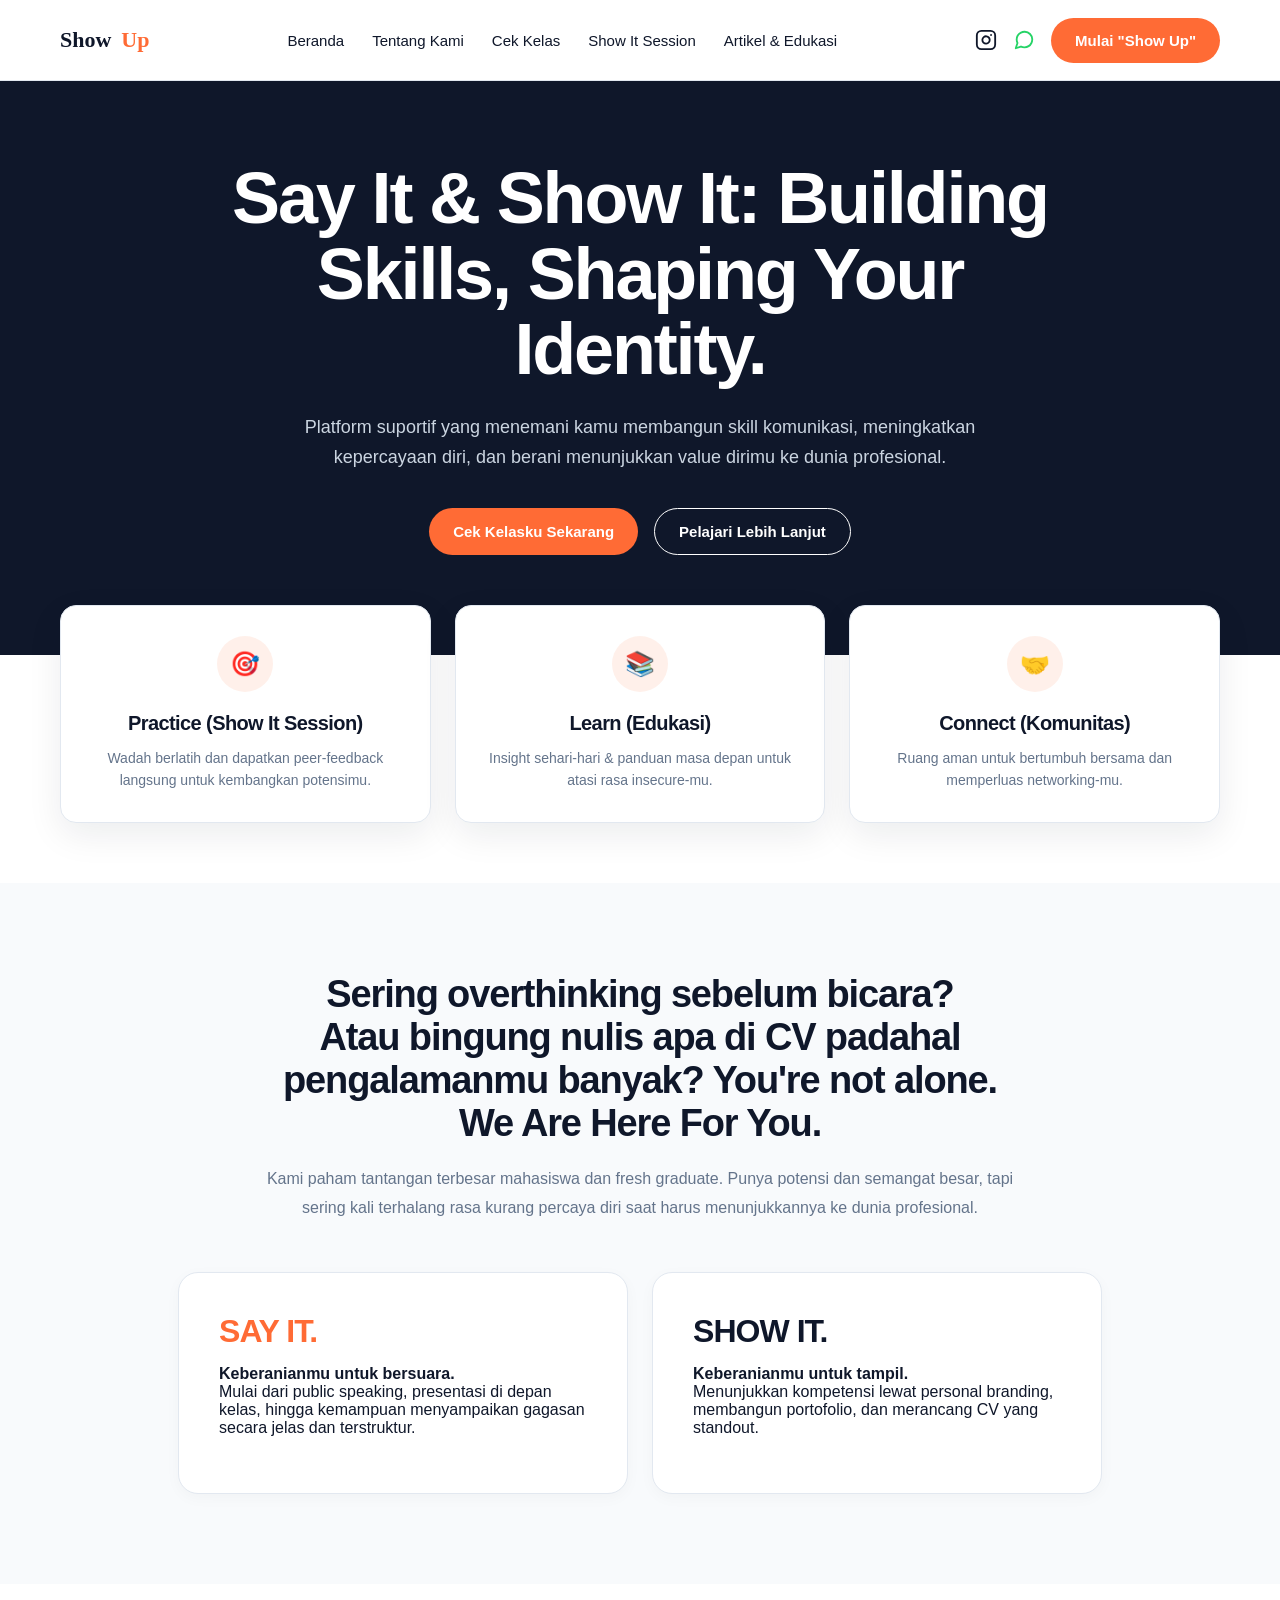
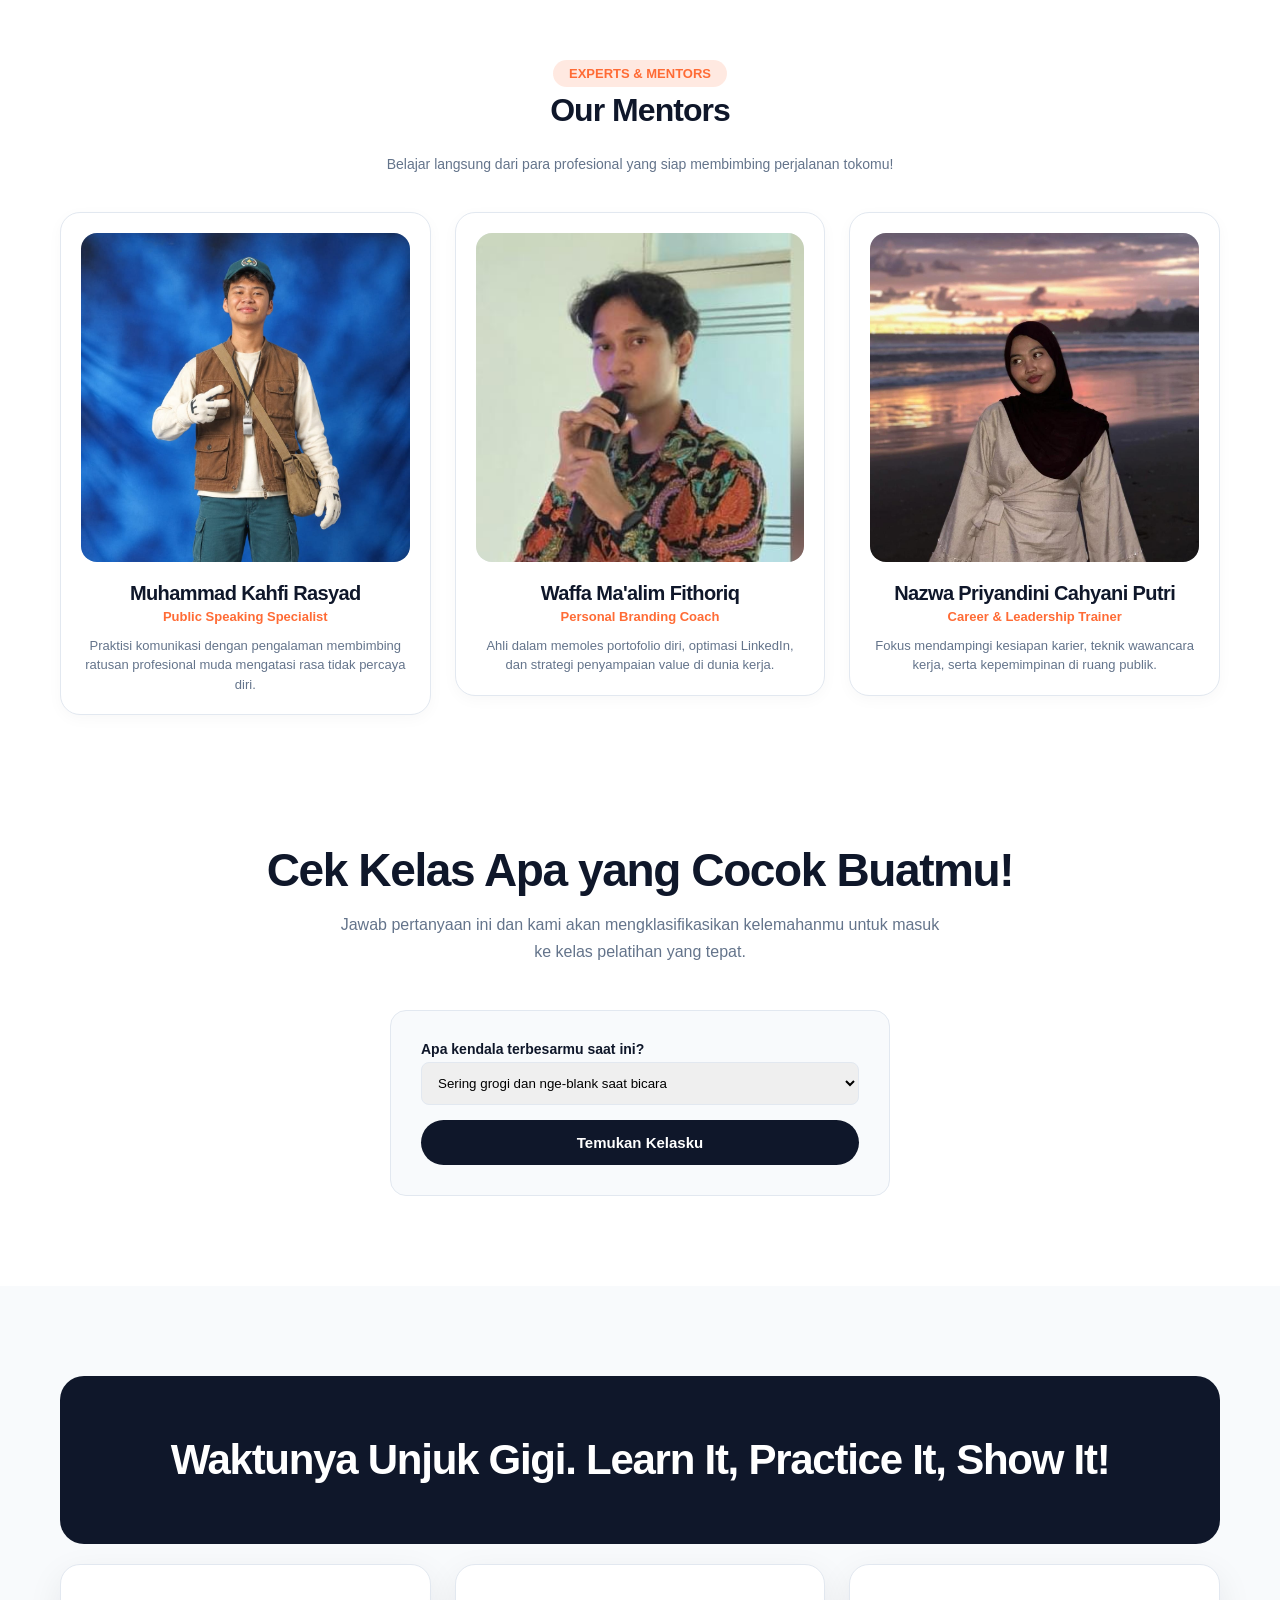
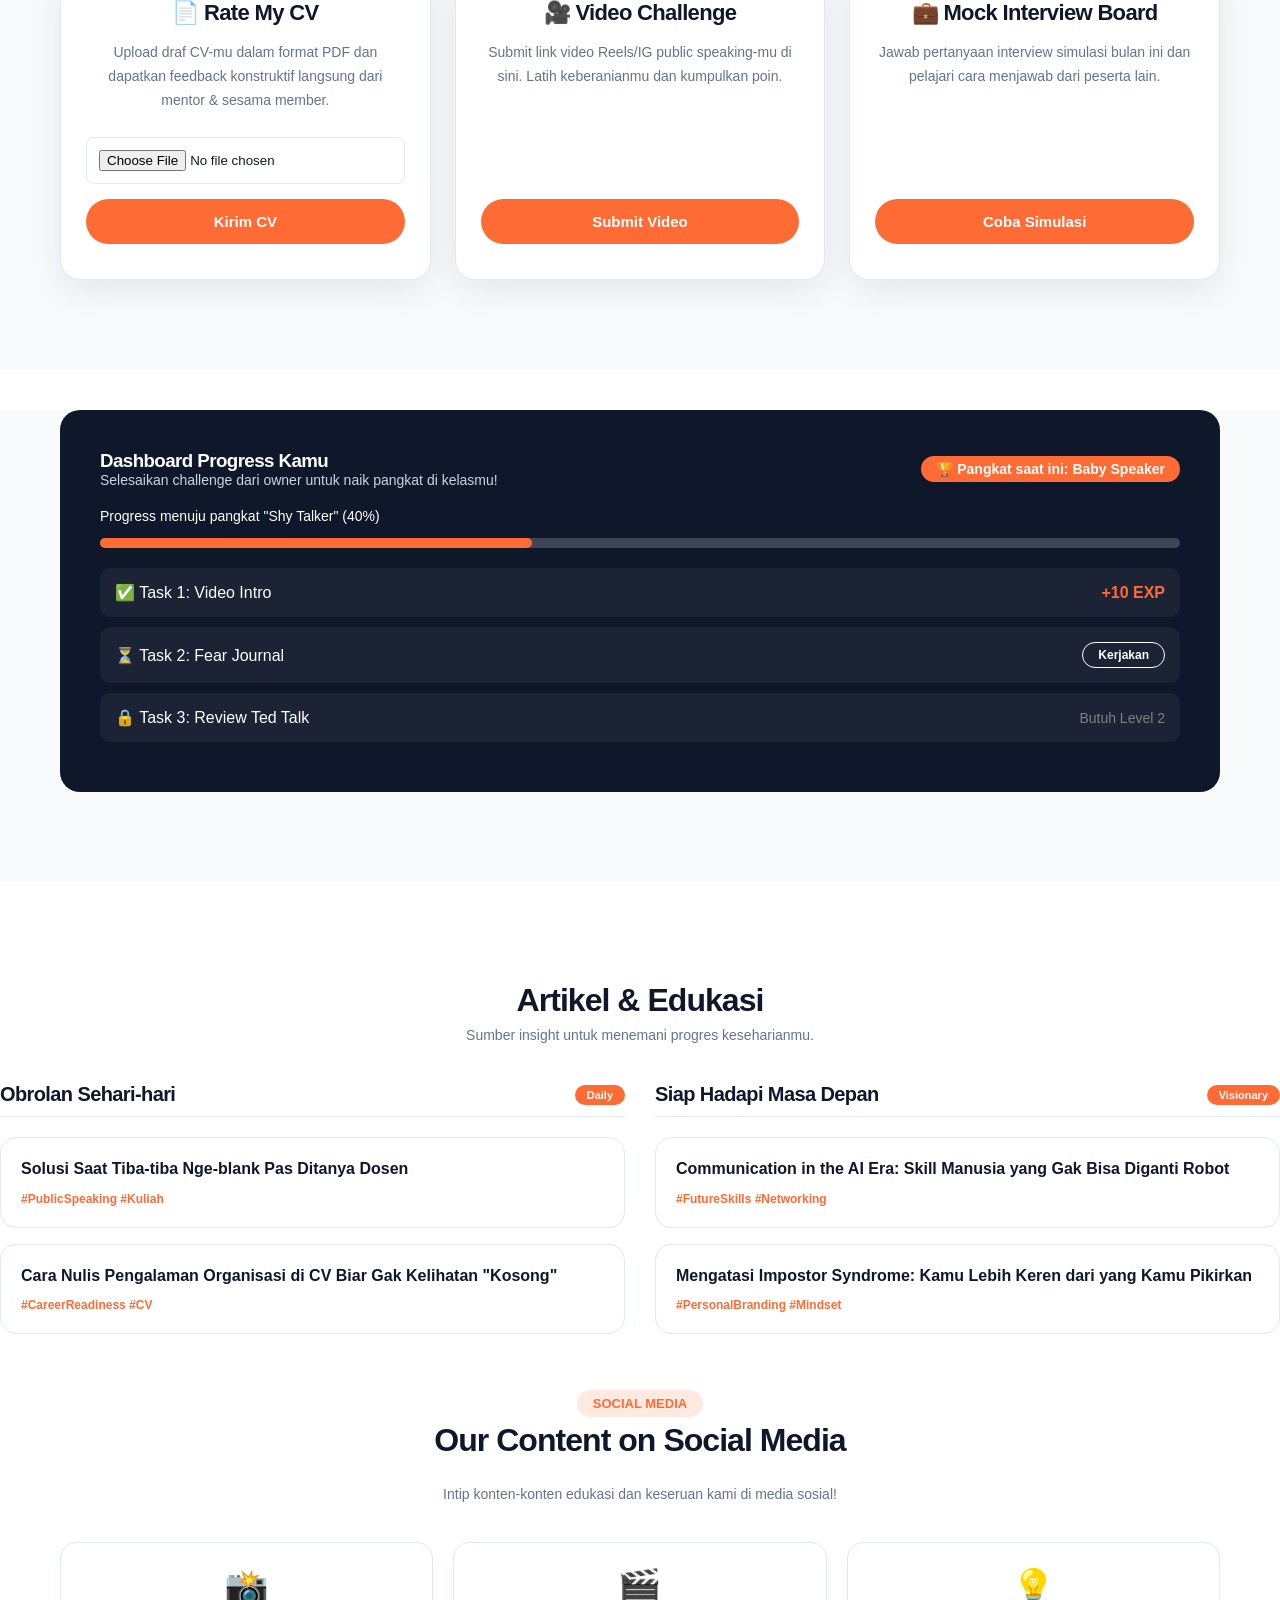
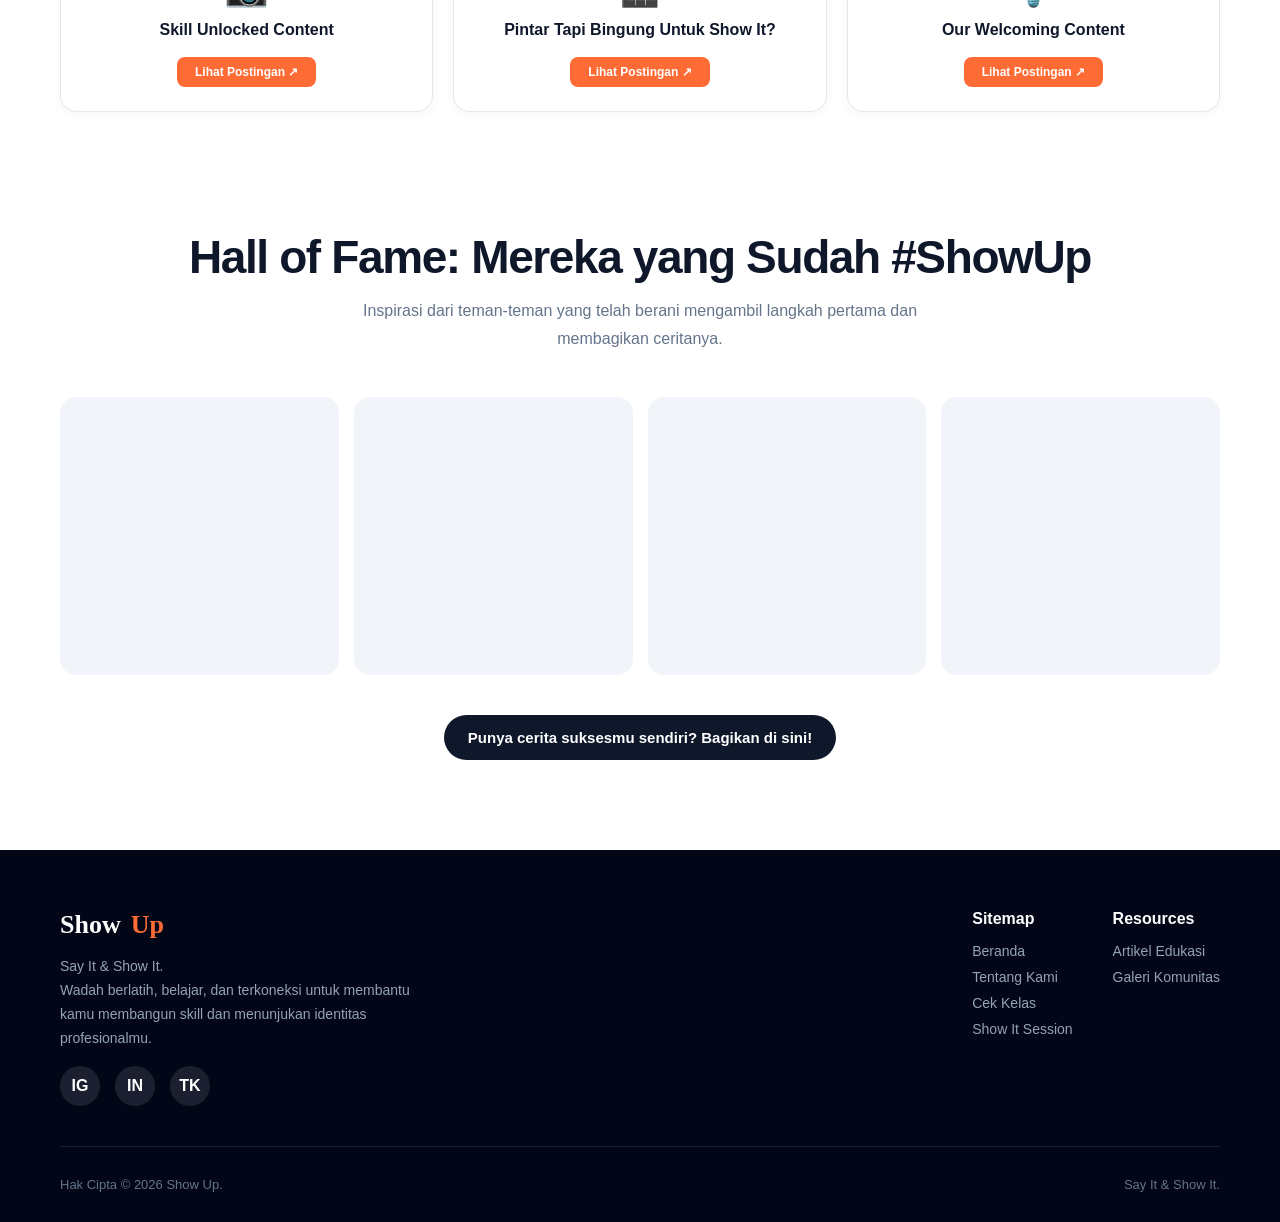
==== index.html @ 4f79be1c "whsia" ====
<!DOCTYPE html>
<html lang="id">
<head>
<meta charset="UTF-8" />
<meta name="viewport" content="width=device-width, initial-scale=1.0" />
<meta name="theme-color" content="#ffffff" />
<title>Show Up — Say It & Show It: Building Skills, Shaping Your Identity</title>
<style>
  /* KUNCI GRID AGAR KARTU KANAN-KIRI TETAP SEJAJAR DI ATAS */
.levels-grid {
  display: grid !important;
  grid-template-columns: repeat(3, 1fr) !important;
  gap: 20px !important;
  align-items: start !important; /* Menjaga kartu 2 & 3 tetap di samping atas */
  width: 100% !important;
}

/* RAPIKAN ISI TASK */
.task-item {
  display: flex !important;
  justify-content: space-between !important;
  align-items: center !important;
  background: rgba(0, 0, 0, 0.2);
  padding: 12px;
  border-radius: 10px;
  margin-bottom: 10px;
  border: 1px solid rgba(255, 255, 255, 0.1);
  box-sizing: border-box;
}

.task-info {
  flex: 1;
  padding-right: 10px;
}
@import url('https://fonts.googleapis.com/css2?family=DM+Sans:wght@400;500;600;700&family=Manrope:wght@400;500;600;700;800&display=swap');

:root {
  /* Palet Warna "The Confident Professional" */
  --navy: #0F172A;
  --navy-dark: #020617;
  --orange: #FF6B35;
  --orange-hover: #E85A28;
  --white: #FFFFFF;
  --gray-bg: #F8FAFC;
  --gray-text: #64748B;
  --border: #E2E8F0;
  --shadow: 0 12px 35px rgba(15, 23, 42, 0.08);
}

* { box-sizing: border-box; }
html { scroll-behavior: smooth; }
body { margin: 0; background: var(--white); color: var(--navy); font-family: 'DM Sans', sans-serif; }
h1, h2, h3, p { margin-top: 0; }
h1, h2, h3 { font-family: Manrope, sans-serif; letter-spacing: -0.03em; }
a { color: inherit; text-decoration: none; }
button { font: inherit; cursor: pointer; }

/* Container & Global */
.wrap { width: min(1160px, calc(100% - 40px)); margin: auto; }
.section { padding: 90px 0; }
.section-head { margin-bottom: 45px; text-align: center; }
.section-head h2 { font-size: clamp(32px, 4vw, 46px); line-height: 1.1; margin-bottom: 15px; }
.section-head p { color: var(--gray-text); line-height: 1.7; max-width: 600px; margin: 0 auto; }

/* Tombol (CTA) */
.btn { border: 0; border-radius: 999px; padding: 14px 24px; font-weight: 700; font-size: 15px; display: inline-flex; align-items: center; justify-content: center; gap: 8px; transition: 0.2s; }
.btn-orange { background: var(--orange); color: var(--white); }
.btn-orange:hover { background: var(--orange-hover); transform: translateY(-2px); box-shadow: 0 8px 20px rgba(255, 107, 53, 0.3); }
.btn-navy { background: var(--navy); color: var(--white); }
.btn-navy:hover { background: #1e293b; transform: translateY(-2px); }
.btn-outline { background: transparent; border: 1px solid var(--white); color: var(--white); }
.btn-outline:hover { background: rgba(255,255,255,0.1); transform: translateY(-2px); }

/* Header / Navigasi */
.nav-wrapper { background: var(--white); position: sticky; top: 0; z-index: 100; border-bottom: 1px solid var(--border); }
.nav { height: 80px; display: flex; align-items: center; justify-content: space-between; gap: 20px; }
.brand { display: flex; align-items: center; gap: 10px; font-family: Manrope; font-weight: 800; font-size: 22px; color: var(--navy); }
.brand span.accent { color: var(--orange); }
.navlinks { display: flex; gap: 28px; align-items: center; font-weight: 500; font-size: 15px; color: var(--navy); }
.navlinks a:hover { color: var(--orange); }
.nav-right { display: flex; align-items: center; gap: 20px; }
.ig-icon { font-weight: bold; font-size: 18px; color: var(--navy); transition: 0.2s; }
.ig-icon:hover { color: var(--orange); transform: scale(1.1); }

/* 1. Hero Section */
.hero { background: var(--navy); color: var(--white); padding: 80px 0 100px; text-align: center; }
.hero h1 { font-size: clamp(42px, 6vw, 72px); line-height: 1.05; max-width: 900px; margin: 0 auto 24px; }
.hero p { font-size: 18px; line-height: 1.7; color: #cbd5e1; max-width: 700px; margin: 0 auto 35px; }
.hero-actions { display: flex; justify-content: center; gap: 16px; flex-wrap: wrap; }

/* Fitur Highlight */
.highlights { margin-top: -50px; position: relative; z-index: 10; padding-bottom: 60px; }
.highlights-grid { display: grid; grid-template-columns: repeat(3, 1fr); gap: 24px; }
.highlight-card { background: var(--white); border-radius: 16px; padding: 30px; box-shadow: var(--shadow); text-align: center; border: 1px solid var(--border); }
.hc-icon { width: 56px; height: 56px; background: rgba(255, 107, 53, 0.1); color: var(--orange); border-radius: 50%; display: grid; place-items: center; font-size: 24px; margin: 0 auto 20px; }
.highlight-card h3 { font-size: 20px; color: var(--navy); margin-bottom: 12px; }
.highlight-card p { font-size: 14px; color: var(--gray-text); line-height: 1.6; margin: 0; }

/* 2. Tentang Kami */
.about { background: var(--gray-bg); text-align: center; }
.about-intro { max-width: 750px; margin: 0 auto 50px; }
.about-intro h2 { font-size: clamp(28px, 4vw, 38px); margin-bottom: 20px; }
.about-intro p { font-size: 16px; color: var(--gray-text); line-height: 1.8; }
.philosophy { display: flex; gap: 24px; justify-content: center; flex-wrap: wrap; }
.phil-box { background: var(--white); border: 1px solid var(--border); border-radius: 20px; padding: 40px; max-width: 450px; flex: 1; min-width: 300px; text-align: left; box-shadow: 0 4px 15px rgba(0,0,0,0.03); }
.phil-box h3.say-it { color: var(--orange); font-size: 32px; margin-bottom: 15px; }
.phil-box h3.show-it { color: var(--navy); font-size: 32px; margin-bottom: 15px; }

/* --- FITUR TAMBAHAN CSS --- */
/* Form Assessment & Upload */
.form-group { margin-bottom: 15px; text-align: left; }
.form-group label { display: block; margin-bottom: 5px; font-weight: 600; font-size: 14px; }
.form-control { width: 100%; padding: 12px; border: 1px solid var(--border); border-radius: 8px; font-family: inherit; }
.result-box { display: none; margin-top: 20px; padding: 15px; background: rgba(255, 107, 53, 0.1); border-left: 4px solid var(--orange); border-radius: 8px; font-weight: bold; }

/* Gamification / Level Up */
.gamification-board { background: var(--navy); color: var(--white); padding: 40px; border-radius: 20px; margin-top: 40px; }
.level-header { display: flex; justify-content: space-between; align-items: center; margin-bottom: 20px; flex-wrap: wrap; gap: 15px;}
.badge { background: var(--orange); padding: 5px 15px; border-radius: 20px; font-size: 14px; font-weight: bold; }
.progress-container { width: 100%; background: rgba(255,255,255,0.2); border-radius: 10px; height: 10px; margin-bottom: 20px; }
.progress-bar { width: 40%; background: var(--orange); height: 100%; border-radius: 10px; }
.task-list { list-style: none; padding: 0; margin: 0; text-align: left; }
.task-list li { background: rgba(255,255,255,0.05); padding: 15px; margin-bottom: 10px; border-radius: 10px; display: flex; justify-content: space-between; align-items: center; flex-wrap: wrap; gap: 10px;}

/* 3. Show It Session */
.show-it-session { background: var(--white); }
.show-it-header { background: var(--navy); color: var(--white); padding: 60px 0; border-radius: 24px; text-align: center; margin-bottom: -40px; position: relative; z-index: 1; }
.show-it-header h2 { font-size: clamp(32px, 4vw, 42px); margin: 0; }
.session-grid { display: grid; grid-template-columns: repeat(3, 1fr); gap: 24px; position: relative; z-index: 2; margin-top: 60px; }
.session-card { background: var(--white); border: 1px solid var(--border); border-radius: 20px; padding: 35px 25px; text-align: center; box-shadow: var(--shadow); display: flex; flex-direction: column; transition: 0.3s; }
.session-card:hover { transform: translateY(-8px); }
.session-card h3 { font-size: 22px; margin-bottom: 15px; }
.session-card p { font-size: 14px; color: var(--gray-text); line-height: 1.7; margin-bottom: 25px; flex-grow: 1; }
.session-card .btn { width: 100%; margin-top: auto;}

/* 4. Pusat Edukasi & Blog */
.education { background: var(--gray-bg); }
.edu-grid { display: grid; grid-template-columns: repeat(2, 1fr); gap: 40px; }
.edu-category h3 { font-size: 24px; border-bottom: 2px solid var(--border); padding-bottom: 15px; margin-bottom: 25px; display: flex; justify-content: space-between; align-items: center; }
.edu-category h3 span { font-size: 12px; background: var(--orange); color: var(--white); padding: 4px 10px; border-radius: 20px; font-weight: 700; }
.article-item { display: block; background: var(--white); padding: 20px; border-radius: 16px; margin-bottom: 15px; border: 1px solid var(--border); transition: 0.2s; }
.article-item:hover { border-color: var(--navy); box-shadow: 0 4px 15px rgba(0,0,0,0.05); }
.article-item h4 { font-size: 17px; margin: 0 0 8px 0; color: var(--navy); }
.article-tags { font-size: 12px; color: var(--orange); font-weight: 600; }



/* 5. Galeri Komunitas */
.community { background: var(--white); text-align: center; }
.hall-of-fame { display: grid; grid-template-columns: repeat(4, 1fr); gap: 15px; margin-bottom: 40px; }
.hof-item { aspect-ratio: 1; background: var(--gray-bg); border-radius: 16px; display: grid; place-items: center; font-weight: bold; color: var(--gray-text); border: 1px dashed #cbd5e1; }
.hof-item:nth-child(1) { background: #f1f5f9 url('https://placehold.co/300x300/e2e8f0/64748b?text=Testimoni+1') center/cover; border:none; }
.hof-item:nth-child(2) { background: #f1f5f9 url('https://placehold.co/300x300/e2e8f0/64748b?text=Testimoni+2') center/cover; border:none; }
.hof-item:nth-child(3) { background: #f1f5f9 url('https://placehold.co/300x300/e2e8f0/64748b?text=UGC+Video') center/cover; border:none; }
.hof-item:nth-child(4) { background: #f1f5f9 url('https://placehold.co/300x300/e2e8f0/64748b?text=Success+Story') center/cover; border:none; }

/* Footer */
.footer { background: var(--navy-dark); color: var(--white); padding: 60px 0 30px; }
.footer-top { display: flex; justify-content: space-between; gap: 40px; align-items: start; padding-bottom: 40px; border-bottom: 1px solid rgba(255,255,255,0.1); margin-bottom: 30px; flex-wrap: wrap; }
.footer .brand { color: var(--white); }
.footer-desc { max-width: 350px; color: #94a3b8; font-size: 14px; line-height: 1.7; margin-top: 15px; }
.footer-links { display: flex; gap: 40px; }
.link-col h4 { margin: 0 0 15px 0; font-size: 16px; color: var(--white); }
.link-col a { display: block; color: #94a3b8; margin-bottom: 10px; font-size: 14px; transition: 0.2s; }
.link-col a:hover { color: var(--orange); }
.social-links { display: flex; gap: 15px; margin-top: 15px; }
.social-links a { width: 40px; height: 40px; border-radius: 50%; background: rgba(255,255,255,0.1); display: grid; place-items: center; font-weight: bold; transition: 0.2s; }
.social-links a:hover { background: var(--orange); color: var(--white); }
.footer-bottom { display: flex; justify-content: space-between; color: #64748b; font-size: 13px; }

@media(max-width: 900px) {
  .navlinks { display: none; }
  .highlights-grid, .session-grid, .edu-grid, .philosophy { grid-template-columns: 1fr; }
  .hall-of-fame { grid-template-columns: repeat(2, 1fr); }
  .footer-top { flex-direction: column; }
  .footer-links { flex-wrap: wrap; }
}
@media(max-width: 540px) {
  .hero h1 { font-size: 32px; }
  .nav-right .ig-icon { display: none; }
}
</style>
</head>
<body>

<!-- Header Navigasi -->
<div class="nav-wrapper">
  <header class="wrap nav">
    <a class="brand" href="#home">
      Show<span class="accent">Up</span>
    </a>
    <nav class="navlinks">
      <a href="#home">Beranda</a>
      <a href="#about">Tentang Kami</a>
      <a href="rasyad.html">Cek Kelas</a>
      <a href="#show-it">Show It Session</a>
      <a href="index.html#artikel">Artikel & Edukasi</a>
    </nav>
   <!-- NAV RIGHT DENGAN IKON IG & WHATSAPP CHAT AUTOMATION -->
<div class="nav-right" style="display: flex; align-items: center; gap: 16px;">
  <!-- Ikon Instagram -->
  <a href="https://www.instagram.com/showup.co.id" target="_blank" title="Instagram Show Up" style="color: var(--navy); display: flex; align-items: center; transition: transform 0.2s;" onmouseover="this.style.transform='scale(1.15)'" onmouseout="this.style.transform='scale(1)'">
    <svg width="22" height="22" viewBox="0 0 24 24" fill="none" stroke="currentColor" stroke-width="2" stroke-linecap="round" stroke-linejoin="round">
      <rect x="2" y="2" width="20" height="20" rx="5" ry="5"></rect>
      <path d="M16 11.37A4 4 0 1 1 12.63 8 4 4 0 0 1 16 11.37z"></path>
      <line x1="17.5" y1="6.5" x2="17.51" y2="6.5"></line>
    </svg>
  </a>

  <!-- Ikon WhatsApp (Pesan Otomatis) -->
  <a href="https://wa.me/6285881976076?text=Halo%20Tim%20Show%20Up!%20Saya%20siap%20unlock%20potensi%20diri%20dan%20%23ShowUp%20bersama.%20Mohon%20bantuannya%20untuk%20mulai%20bimbingan%20kelas%20ya!%20🚀" target="_blank" title="Hubungi Kami via WhatsApp" style="color: #25D366; display: flex; align-items: center; transition: transform 0.2s;" onmouseover="this.style.transform='scale(1.15)'" onmouseout="this.style.transform='scale(1)'">
    <svg width="22" height="22" viewBox="0 0 24 24" fill="none" stroke="currentColor" stroke-width="2" stroke-linecap="round" stroke-linejoin="round">
      <path d="M21 11.5a8.38 8.38 0 0 1-.9 3.8 8.5 8.5 0 0 1-7.6 4.7 8.38 8.38 0 0 1-3.8-.9L3 21l1.9-5.7a8.38 8.38 0 0 1-.9-3.8 8.5 8.5 0 0 1 4.7-7.6 8.38 8.38 0 0 1 3.8-.9h.5a8.48 8.48 0 0 1 8 8v.5z"></path>
    </svg>
  </a>

  <!-- Tombol Utama -->
  <a class="btn btn-orange" href="#cek-kelas">Mulai "Show Up"</a>
</div>
    </div>
  </header>
</div>

<!-- 1. Halaman Beranda (Homepage) - Hero Section -->
<section class="hero" id="home">
  <div class="wrap">
    <h1>Say It & Show It: Building Skills, Shaping Your Identity.</h1>
    <p>Platform suportif yang menemani kamu membangun skill komunikasi, meningkatkan kepercayaan diri, dan berani menunjukkan value dirimu ke dunia profesional.</p>
    <div class="hero-actions">
      <a class="btn btn-orange" href="#assessment">Cek Kelasku Sekarang</a>
      <a class="btn btn-outline" href="#about">Pelajari Lebih Lanjut</a>
    </div>
  </div>
</section>

<!-- Highlight Section -->
<section class="highlights wrap">
  <div class="highlights-grid">
    <div class="highlight-card">
      <div class="hc-icon">🎯</div>
      <h3>Practice (Show It Session)</h3>
      <p>Wadah berlatih dan dapatkan peer-feedback langsung untuk kembangkan potensimu.</p>
    </div>
    <div class="highlight-card">
      <div class="hc-icon">📚</div>
      <h3>Learn (Edukasi)</h3>
      <p>Insight sehari-hari & panduan masa depan untuk atasi rasa insecure-mu.</p>
    </div>
    <div class="highlight-card">
      <div class="hc-icon">🤝</div>
      <h3>Connect (Komunitas)</h3>
      <p>Ruang aman untuk bertumbuh bersama dan memperluas networking-mu.</p>
    </div>
  </div>
</section>

<!-- 2. Halaman Tentang Kami -->
<section class="section about" id="about">
  <div class="wrap">
    <div class="about-intro">
      <h2>Sering overthinking sebelum bicara?<br>Atau bingung nulis apa di CV padahal pengalamanmu banyak? You're not alone. We Are Here For You.</h2>
      <p>Kami paham tantangan terbesar mahasiswa dan fresh graduate. Punya potensi dan semangat besar, tapi sering kali terhalang rasa kurang percaya diri saat harus menunjukkannya ke dunia profesional.</p>
    </div>
    
    <div class="philosophy">
      <div class="phil-box">
        <h3 class="say-it">SAY IT.</h3>
        <p><strong>Keberanianmu untuk bersuara.</strong><br>Mulai dari public speaking, presentasi di depan kelas, hingga kemampuan menyampaikan gagasan secara jelas dan terstruktur.</p>
      </div>
      <div class="phil-box">
        <h3 class="show-it">SHOW IT.</h3>
        <p><strong>Keberanianmu untuk tampil.</strong><br>Menunjukkan kompetensi lewat personal branding, membangun portofolio, dan merancang CV yang standout.</p>
      </div>
    </div>
  </div>
</section>
<!-- SECTION OUR MENTORS -->
<div class="wrap" style="padding: 80px 0 40px 0;" id="our-mentors">
  <div style="text-align: center; margin-bottom: 40px;">
    <span style="background: rgba(255,107,53,0.15); color: var(--orange); padding: 6px 16px; border-radius: 20px; font-weight: bold; font-size: 13px;">EXPERTS & MENTORS</span>
    <h2 style="font-size: 32px; margin-top: 10px; color: var(--navy);">Our Mentors</h2>
    <p style="color: #64748b; font-size: 14px;">Belajar langsung dari para profesional yang siap membimbing perjalanan tokomu!</p>
  </div>

  <div style="display: grid; grid-template-columns: repeat(auto-fit, minmax(280px, 1fr)); gap: 24px;">
    
  <!-- Mentor 1 -->
<a href="mentor-rasyad.html" style="text-decoration: none; color: inherit; display: block;">
  <div style="background: #ffffff; border-radius: 20px; padding: 20px; text-align: center; border: 1px solid #e2e8f0; box-shadow: 0 4px 15px rgba(0,0,0,0.03); cursor: pointer; transition: transform 0.2s;" onmouseover="this.style.transform='translateY(-5px)'" onmouseout="this.style.transform='translateY(0)'">
    <!-- Frame Foto Mentor 1 -->
    <div style="width: 100%; aspect-ratio: 1/1; background: #f1f5f9; border-radius: 16px; overflow: hidden; margin-bottom: 20px; display: flex; align-items: center; justify-content: center;">
      <img src="images/mentor1.jpg" alt="Muhammad Kahfi Rasyad" style="width: 100%; height: 100%; object-fit: cover; object-position: top;">
    </div>
    <h3 style="margin: 0 0 4px 0; color: var(--navy); font-size: 20px;">Muhammad Kahfi Rasyad</h3>
    <p style="color: var(--orange); font-weight: 700; font-size: 13px; margin: 0 0 12px 0;">Public Speaking Specialist</p>
    <p style="color: #64748b; font-size: 13px; line-height: 1.5; margin: 0;">Praktisi komunikasi dengan pengalaman membimbing ratusan profesional muda mengatasi rasa tidak percaya diri.</p>
  </div>
</a>
   <!-- Mentor 2 -->
<a href="mentor-waffa.html" style="text-decoration: none; color: inherit; display: block;">
  <div style="background: #ffffff; border-radius: 20px; padding: 20px; text-align: center; border: 1px solid #e2e8f0; box-shadow: 0 4px 15px rgba(0,0,0,0.03); cursor: pointer; transition: transform 0.2s;" onmouseover="this.style.transform='translateY(-5px)'" onmouseout="this.style.transform='translateY(0)'">
    <div style="width: 100%; aspect-ratio: 1/1; background: #f1f5f9; border-radius: 16px; overflow: hidden; margin-bottom: 20px; display: flex; align-items: center; justify-content: center;">
      <img src="images/mentor2.jpg" alt="Waffa Ma'alim Fithoriq" style="width: 100%; height: 100%; object-fit: cover; object-position: top;">
    </div>
    <h3 style="margin: 0 0 4px 0; color: var(--navy); font-size: 20px;">Waffa Ma'alim Fithoriq</h3>
    <p style="color: var(--orange); font-weight: 700; font-size: 13px; margin: 0 0 12px 0;">Personal Branding Coach</p>
    <p style="color: #64748b; font-size: 13px; line-height: 1.5; margin: 0;">Ahli dalam memoles portofolio diri, optimasi LinkedIn, dan strategi penyampaian value di dunia kerja.</p>
  </div>
</a>

<!-- Mentor 3 -->
<a href="mentor-nazwa.html" style="text-decoration: none; color: inherit; display: block;">
  <div style="background: #ffffff; border-radius: 20px; padding: 20px; text-align: center; border: 1px solid #e2e8f0; box-shadow: 0 4px 15px rgba(0,0,0,0.03); cursor: pointer; transition: transform 0.2s;" onmouseover="this.style.transform='translateY(-5px)'" onmouseout="this.style.transform='translateY(0)'">
    <div style="width: 100%; aspect-ratio: 1/1; background: #f1f5f9; border-radius: 16px; overflow: hidden; margin-bottom: 20px; display: flex; align-items: center; justify-content: center;">
      <img src="images/mentor3.jpg" alt="Nazwa Priyandini Cahyani Putri" style="width: 100%; height: 100%; object-fit: cover; object-position: top;">
    </div>
    <h3 style="margin: 0 0 4px 0; color: var(--navy); font-size: 20px;">Nazwa Priyandini Cahyani Putri</h3>
    <p style="color: var(--orange); font-weight: 700; font-size: 13px; margin: 0 0 12px 0;">Career & Leadership Trainer</p>
    <p style="color: #64748b; font-size: 13px; line-height: 1.5; margin: 0;">Fokus mendampingi kesiapan karier, teknik wawancara kerja, serta kepemimpinan di ruang publik.</p>
  </div>
</a>
  </div>
</div> 

<!-- FITUR TAMBAHAN 1: Assessment / Interview Kelas -->
<section class="section" id="assessment" style="background: var(--white);">
  <div class="wrap">
    <div class="section-head">
      <h2>Cek Kelas Apa yang Cocok Buatmu!</h2>
      <p>Jawab pertanyaan ini dan kami akan mengklasifikasikan kelemahanmu untuk masuk ke kelas pelatihan yang tepat.</p>
    </div>
    <div style="max-width: 500px; margin: auto; background: var(--gray-bg); padding: 30px; border-radius: 16px; border: 1px solid var(--border);">
      <div class="form-group">
        <label>Apa kendala terbesarmu saat ini?</label>
        <select id="kendala" class="form-control">
          <option value="nervous">Sering grogi dan nge-blank saat bicara</option>
          <option value="struktur">Bicara sudah berani, tapi tidak terstruktur</option>
          <option value="cv">Bingung cara menulis CV dan Personal Branding</option>
          <option value="bingung">Ngeluarin Kata Aja Gabisa</option>
        </select>
      </div>
      <button class="btn btn-navy" style="width: 100%;" onclick="cekKelas()">Temukan Kelasku</button>
     <div id="hasil-kelas" class="result-box"></div>
    </div>
  </div>
</section>

<!-- 3. Halaman Show It Session & FITUR TAMBAHAN 2: Upload -->
<section class="section show-it-session" id="show-it" style="background: var(--gray-bg);">
  <div class="wrap">
    <div class="show-it-header">
      <h2>Waktunya Unjuk Gigi. Learn It, Practice It, Show It!</h2>
    </div>
    
    <div class="session-grid">
      <!-- Modifikasi Upload CV -->
      <div class="session-card">
        <h3>📄 Rate My CV</h3>
        <p>Upload draf CV-mu dalam format PDF dan dapatkan feedback konstruktif langsung dari mentor & sesama member.</p>
        <div class="form-group">
          <input type="file" class="form-control" accept="application/pdf">
        </div>
        <button class="btn btn-orange" onclick="alert('CV berhasil dikirim untuk direview!')">Kirim CV</button>
      </div>
      
      <!-- Modifikasi Upload Video IG -->
      <div class="session-card">
  <h3>🎥 Video Challenge</h3>
  <p>Submit link video Reels/IG public speaking-mu di sini. Latih keberanianmu dan kumpulkan poin.</p>
  <button class="btn btn-orange" onclick="window.open('https://docs.google.com/forms/d/e/1FAIpQLSflfkjYVq03S7OMnZ5iHoRMjKcHVMk1eaPVcupOQeZwMlofiA/viewform?usp=header', '_blank')">Submit Video</button>
</div>
      
      <div class="session-card">
        <h3>💼 Mock Interview Board</h3>
        <p>Jawab pertanyaan interview simulasi bulan ini dan pelajari cara menjawab dari peserta lain.</p>
        <div style="flex-grow: 1;"></div>
        <button class="btn btn-orange" onclick="alert('Masuk ke Mock Interview Board')">Coba Simulasi</button>
      </div>
    </div>
  </div>
</section>

<!-- FITUR TAMBAHAN 3: Gamification Board -->
<section class="section" style="background: var(--gray-bg); padding-top: 0;">
  <div class="wrap">
    <div class="gamification-board">
      <div class="level-header">
        <div>
          <h3 style="margin:0;">Dashboard Progress Kamu</h3>
          <p style="margin:0; color:#cbd5e1; font-size: 14px;">Selesaikan challenge dari owner untuk naik pangkat di kelasmu!</p>
        </div>
        <div class="badge">🏆 Pangkat saat ini: Baby Speaker</div>
      </div>
      <p style="font-size: 14px;">Progress menuju pangkat "Shy Talker" (40%)</p>
      <div class="progress-container">
        <div class="progress-bar"></div>
      </div>
      <ul class="task-list">
        <li>
          <span>✅ Task 1: Video Intro</span>
          <span style="color: var(--orange); font-weight: bold;">+10 EXP</span>
        </li>
        <li>
          <span>⏳ Task 2: Fear Journal</span>
          <button class="btn btn-outline" style="padding: 5px 15px; font-size: 12px;">Kerjakan</button>
        </li>
        <li>
          <span>🔒 Task 3: Review Ted Talk</span>
          <span style="color: gray; font-size: 14px;">Butuh Level 2</span>
        </li>
      </ul>
    </div>
  </div>
</section>

<!-- ARTIKEL & EDUKASI -->
<div class="wrap" id="artikel" style="padding: 60px 0 40px 0;">
  <!-- Kodingan modul artikel & edukasi -->
</div>
  <div style="text-align: center; margin-bottom: 40px;">
    <h2 style="font-size: 32px; color: var(--navy); margin-bottom: 8px;">Artikel & Edukasi</h2>
    <p style="color: #64748b; font-size: 14px;">Sumber insight untuk menemani progres keseharianmu.</p>
  </div>

  <div style="display: grid; grid-template-columns: repeat(auto-fit, minmax(320px, 1fr)); gap: 30px;">
    
    <!-- Kolom 1: Obrolan Sehari-hari -->
    <div>
      <div style="display: flex; align-items: center; justify-content: space-between; margin-bottom: 20px; border-bottom: 1px solid #e2e8f0; padding-bottom: 10px;">
        <h3 style="margin: 0; color: var(--navy); font-size: 20px;">Obrolan Sehari-hari</h3>
        <span style="background: #ff6b35; color: white; padding: 4px 12px; border-radius: 12px; font-size: 11px; font-weight: bold;">Daily</span>
      </div>

      <!-- Artikel 1 -->
      <a href="artikel-ngeblank.html" style="text-decoration: none; color: inherit; display: block; margin-bottom: 16px;">
        <div style="background: #ffffff; border-radius: 16px; padding: 20px; border: 1px solid #e2e8f0; transition: all 0.2s; cursor: pointer;" onmouseover="this.style.transform='translateY(-3px)'; this.style.borderColor='var(--orange)';" onmouseout="this.style.transform='translateY(0)'; this.style.borderColor='#e2e8f0';">
          <h4 style="margin: 0 0 8px 0; color: var(--navy); font-size: 16px; line-height: 1.4;">Solusi Saat Tiba-tiba Nge-blank Pas Ditanya Dosen</h4>
          <span style="color: var(--orange); font-size: 12px; font-weight: 600;">#PublicSpeaking #Kuliah</span>
        </div>
      </a>

      <!-- Artikel 2 -->
      <a href="artikel-cv.html" style="text-decoration: none; color: inherit; display: block;">
        <div style="background: #ffffff; border-radius: 16px; padding: 20px; border: 1px solid #e2e8f0; transition: all 0.2s; cursor: pointer;" onmouseover="this.style.transform='translateY(-3px)'; this.style.borderColor='var(--orange)';" onmouseout="this.style.transform='translateY(0)'; this.style.borderColor='#e2e8f0';">
          <h4 style="margin: 0 0 8px 0; color: var(--navy); font-size: 16px; line-height: 1.4;">Cara Nulis Pengalaman Organisasi di CV Biar Gak Kelihatan "Kosong"</h4>
          <span style="color: var(--orange); font-size: 12px; font-weight: 600;">#CareerReadiness #CV</span>
        </div>
      </a>
    </div>

    <!-- Kolom 2: Siap Hadapi Masa Depan -->
    <div>
      <div style="display: flex; align-items: center; justify-content: space-between; margin-bottom: 20px; border-bottom: 1px solid #e2e8f0; padding-bottom: 10px;">
        <h3 style="margin: 0; color: var(--navy); font-size: 20px;">Siap Hadapi Masa Depan</h3>
        <span style="background: #ff6b35; color: white; padding: 4px 12px; border-radius: 12px; font-size: 11px; font-weight: bold;">Visionary</span>
      </div>

      <!-- Artikel 3 -->
      <a href="artikel-ai.html" style="text-decoration: none; color: inherit; display: block; margin-bottom: 16px;">
        <div style="background: #ffffff; border-radius: 16px; padding: 20px; border: 1px solid #e2e8f0; transition: all 0.2s; cursor: pointer;" onmouseover="this.style.transform='translateY(-3px)'; this.style.borderColor='var(--orange)';" onmouseout="this.style.transform='translateY(0)'; this.style.borderColor='#e2e8f0';">
          <h4 style="margin: 0 0 8px 0; color: var(--navy); font-size: 16px; line-height: 1.4;">Communication in the AI Era: Skill Manusia yang Gak Bisa Diganti Robot</h4>
          <span style="color: var(--orange); font-size: 12px; font-weight: 600;">#FutureSkills #Networking</span>
        </div>
      </a>

      <!-- Artikel 4 -->
      <a href="artikel-impostor.html" style="text-decoration: none; color: inherit; display: block;">
        <div style="background: #ffffff; border-radius: 16px; padding: 20px; border: 1px solid #e2e8f0; transition: all 0.2s; cursor: pointer;" onmouseover="this.style.transform='translateY(-3px)'; this.style.borderColor='var(--orange)';" onmouseout="this.style.transform='translateY(0)'; this.style.borderColor='#e2e8f0';">
          <h4 style="margin: 0 0 8px 0; color: var(--navy); font-size: 16px; line-height: 1.4;">Mengatasi Impostor Syndrome: Kamu Lebih Keren dari yang Kamu Pikirkan</h4>
          <span style="color: var(--orange); font-size: 12px; font-weight: 600;">#PersonalBranding #Mindset</span>
        </div>
      </a>
    </div>

  </div>
</div>
</section>
<!-- SECTION OUR CONTENT ON SOCIAL MEDIA -->
<div class="wrap" style="padding: 60px 0 30px 0;">
  <div style="text-align: center; margin-bottom: 40px;">
    <span style="background: rgba(255,107,53,0.15); color: var(--orange); padding: 6px 16px; border-radius: 20px; font-weight: bold; font-size: 13px;">SOCIAL MEDIA</span>
    <h2 style="font-size: 32px; margin-top: 10px; color: var(--navy);">Our Content on Social Media</h2>
    <p style="color: #64748b; font-size: 14px;">Intip konten-konten edukasi dan keseruan kami di media sosial!</p>
  </div>

  <div style="display: grid; grid-template-columns: repeat(auto-fit, minmax(280px, 1fr)); gap: 20px;">
    <!-- Post 1 -->
    <div style="background: #ffffff; border-radius: 16px; padding: 24px; text-align: center; border: 1px solid #e2e8f0; box-shadow: 0 4px 12px rgba(0,0,0,0.03);">
      <div style="font-size: 36px; margin-bottom: 12px;">📸</div>
      <h4 style="margin: 0 0 6px 0; color: var(--navy); font-size: 16px;">Skill Unlocked Content</h4>
      <p style="font-size: 12px; color: #64748b; margin-bottom: 18px;"></p>
      <a href="https://www.instagram.com/p/Dex3pqtGYfM/" target="_blank" style="display: inline-block; background: var(--orange); color: white; padding: 8px 18px; border-radius: 8px; font-weight: bold; font-size: 12px; text-decoration: none;">Lihat Postingan ↗</a>
    </div>

    <!-- Post 2 -->
    <div style="background: #ffffff; border-radius: 16px; padding: 24px; text-align: center; border: 1px solid #e2e8f0; box-shadow: 0 4px 12px rgba(0,0,0,0.03);">
      <div style="font-size: 36px; margin-bottom: 12px;">🎬</div>
      <h4 style="margin: 0 0 6px 0; color: var(--navy); font-size: 16px;">Pintar Tapi Bingung Untuk Show It?</h4>
      <p style="font-size: 12px; color: #64748b; margin-bottom: 18px;"></p>
      <a href="https://www.instagram.com/p/Dex3kXhmfQP/" target="_blank" style="display: inline-block; background: var(--orange); color: white; padding: 8px 18px; border-radius: 8px; font-weight: bold; font-size: 12px; text-decoration: none;">Lihat Postingan ↗</a>
    </div>

    <!-- Post 3 -->
    <div style="background: #ffffff; border-radius: 16px; padding: 24px; text-align: center; border: 1px solid #e2e8f0; box-shadow: 0 4px 12px rgba(0,0,0,0.03);">
      <div style="font-size: 36px; margin-bottom: 12px;">💡</div>
      <h4 style="margin: 0 0 6px 0; color: var(--navy); font-size: 16px;">Our Welcoming Content </h4>
      <p style="font-size: 12px; color: #64748b; margin-bottom: 18px;"></p>
      <a href="https://www.instagram.com/p/Dex29JEGdtt/" target="_blank" style="display: inline-block; background: var(--orange); color: white; padding: 8px 18px; border-radius: 8px; font-weight: bold; font-size: 12px; text-decoration: none;">Lihat Postingan ↗</a>
    </div>
  </div>
</div>
<!-- 5. Galeri Komunitas & UGC -->
<section class="section community" id="komunitas">
  <div class="wrap">
    <div class="section-head">
      <h2>Hall of Fame: Mereka yang Sudah #ShowUp</h2>
      <p>Inspirasi dari teman-teman yang telah berani mengambil langkah pertama dan membagikan ceritanya.</p>
    </div>
    
    <div class="hall-of-fame">
      <div class="hof-item"></div>
      <div class="hof-item"></div>
      <div class="hof-item"></div>
      <div class="hof-item"></div>
    </div>
    
    <a class="btn btn-navy" href="#">Punya cerita suksesmu sendiri? Bagikan di sini!</a>
  </div>
</section>

<!-- Footer -->
<footer class="footer">
  <div class="wrap">
    <div class="footer-top">
      <div>
        <a class="brand" href="#home" style="font-size: 26px;">Show<span class="accent">Up</span></a>
        <p class="footer-desc">Say It & Show It.<br>Wadah berlatih, belajar, dan terkoneksi untuk membantu kamu membangun skill dan menunjukan identitas profesionalmu.</p>
        <div class="social-links">
          <a href="https://instagram.com" target="_blank" aria-label="Instagram">IG</a>
          <a href="https://linkedin.com" target="_blank" aria-label="LinkedIn">IN</a>
          <a href="https://tiktok.com" target="_blank" aria-label="TikTok">TK</a>
        </div>
      </div>
      
      <div class="footer-links">
        <div class="link-col">
          <h4>Sitemap</h4>
          <a href="#home">Beranda</a>
          <a href="#about">Tentang Kami</a>
          <a href="#assessment">Cek Kelas</a>
          <a href="#show-it">Show It Session</a>
        </div>
        <div class="link-col">
          <h4>Resources</h4>
          <a href="#edukasi">Artikel Edukasi</a>
          <a href="#komunitas">Galeri Komunitas</a>
        </div>
      </div>
    </div>
    
    <div class="footer-bottom">
      <span>Hak Cipta &copy; 2026 Show Up.</span>
      <span>Say It & Show It.</span>
    </div>
  </div>
</footer>

<!-- JavaScript Tambahan -->
<script>
  // Script untuk Fitur 1 (Klasifikasi Kelas)
  function cekKelas() {
    const kendala = document.getElementById('kendala').value;
    const hasilBox = document.getElementById('hasil-kelas');
    
    let namaKelas = "";
    if(kendala === "nervous") {
      namaKelas = "Kelas: 'Brave Beginner' <br> <span style='font-weight:normal; font-size:14px;'>(Fokus Mengatasi Demam Panggung & Basic Public Speaking)</span>";
    } else if(kendala === "struktur") {
      namaKelas = "Shy Speakerg' <br> <span style='font-weight:normal; font-size:14px;'>(Fokus Storytelling & Critical Thinking)</span>";
    } else if(kendala === "cv") {
      namaKelas = "Kelas: 'Career Ready' <br> <span style='font-weight:normal; font-size:14px;'>(Fokus Bedah CV & Interview Hack)</span>";
    }
      else if(kendala === "bingung") {
      namaKelas = "Kelas: 'Baby Speaker' <br> <span style='font-weight:normal; font-size:14px;'>(belajar lagi ya)</span>";
    }

  
    hasilBox.innerHTML = "🎯 Berdasarkan analisismu, kamu direkomendasikan masuk: <br><br>" + namaKelas;
    hasilBox.style.display = "block";
  }

  // Script Google Analytics Placeholder (dari kodemu sebelumnya)
  console.log("Analytics Ready: Tracking user flow to Show It Sessions and Education sections.");
</script>

</body>
</html>
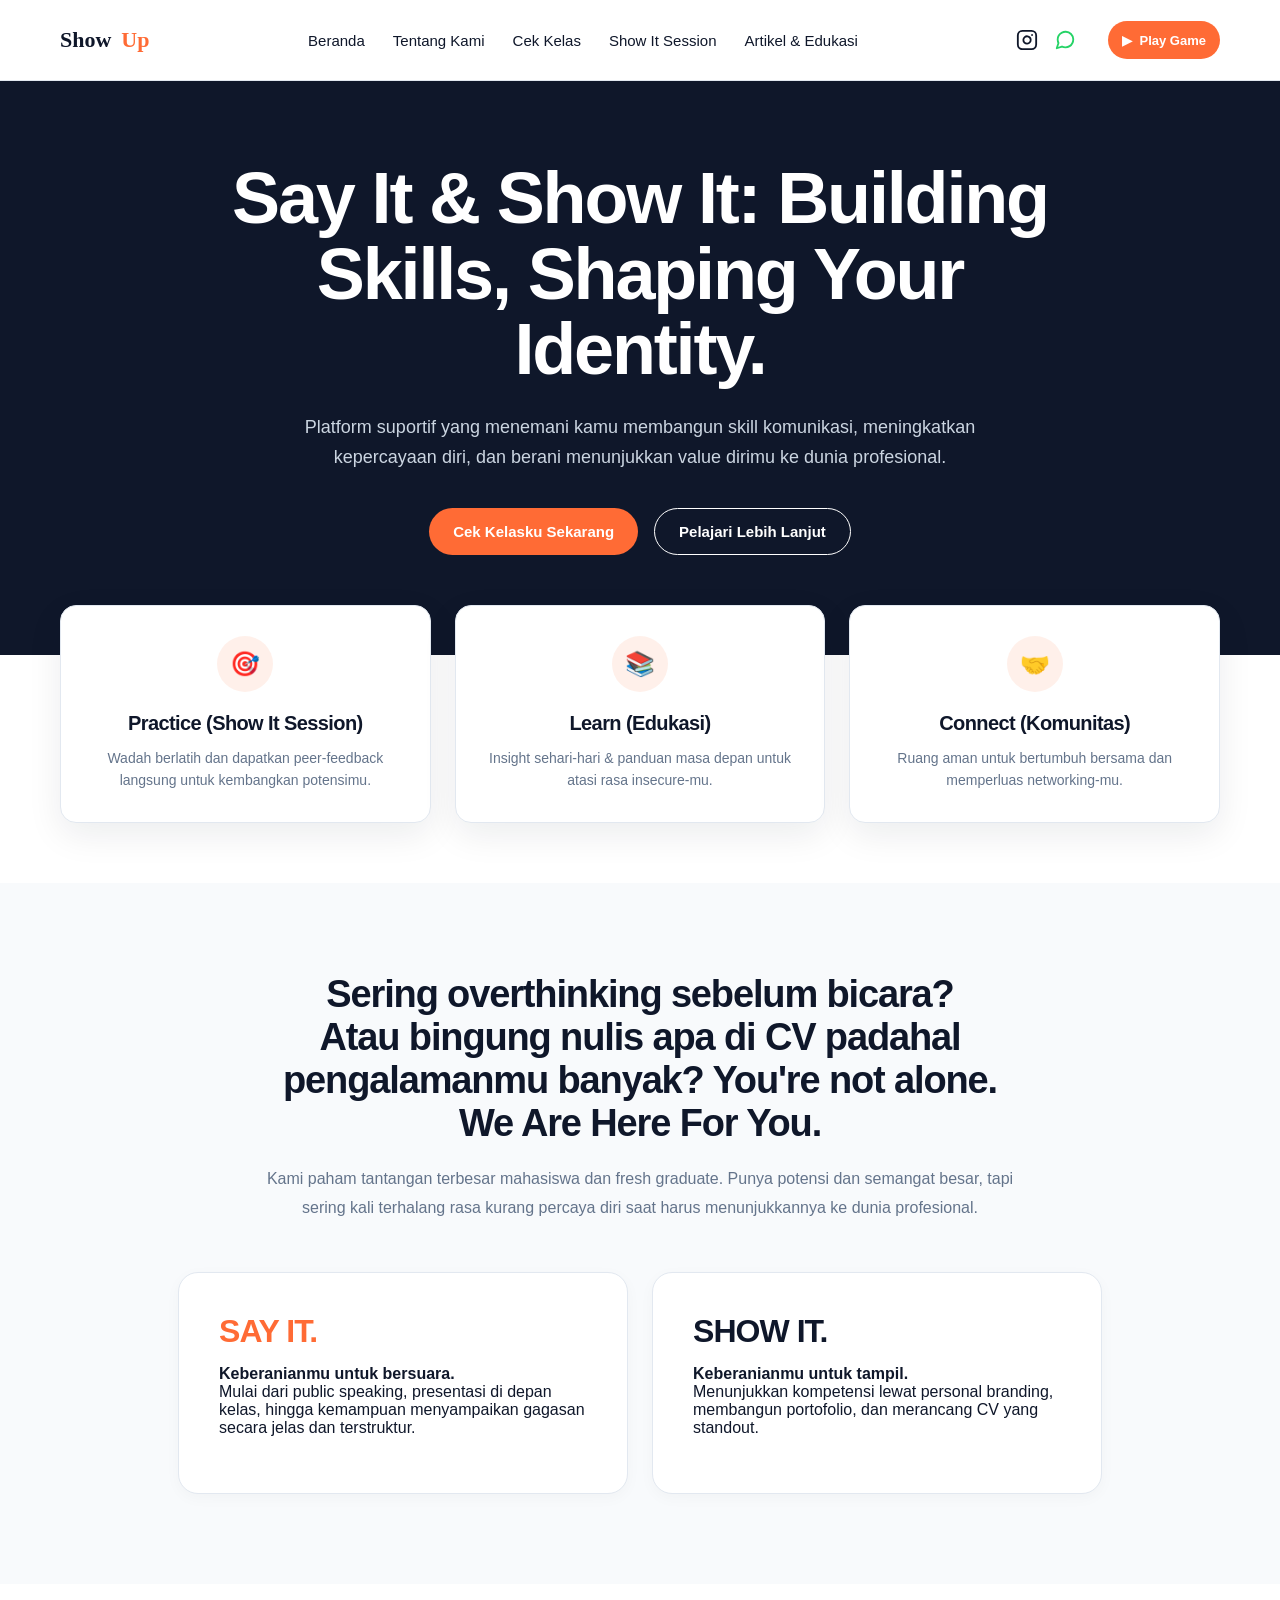
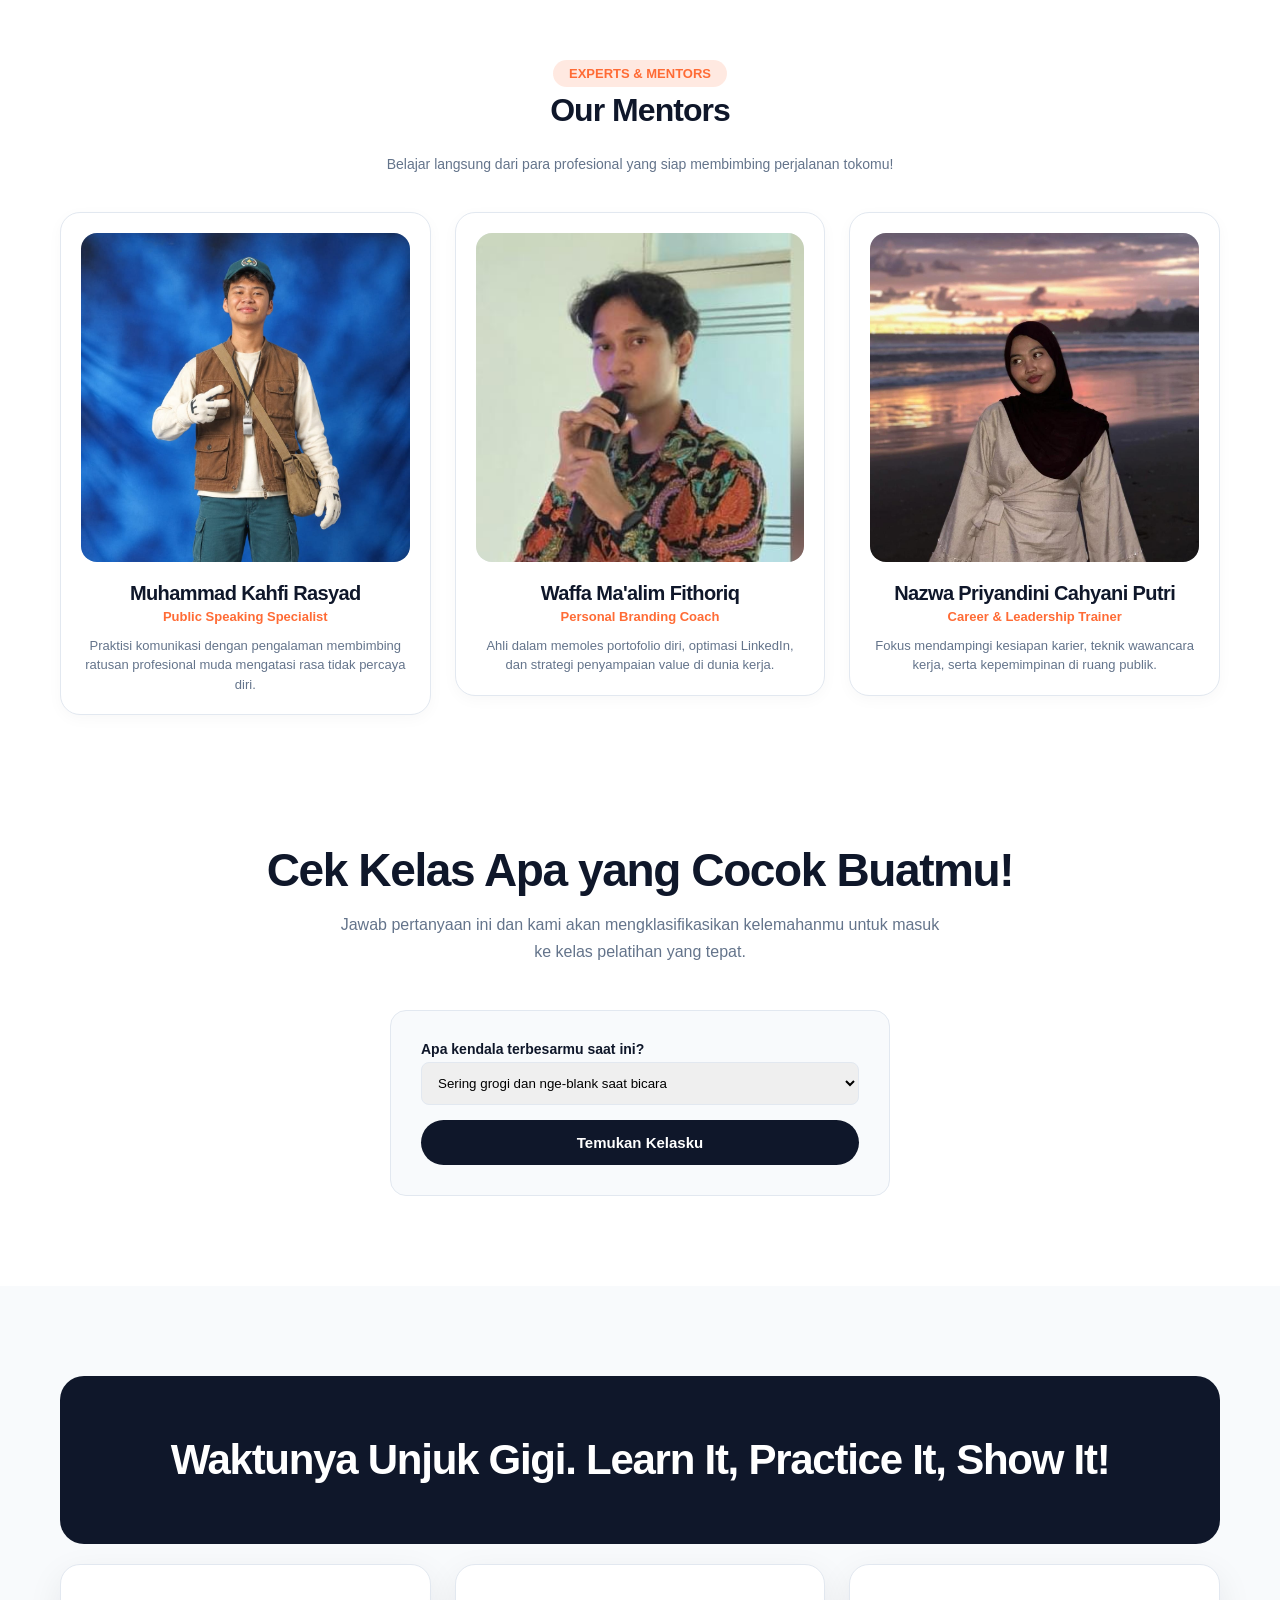
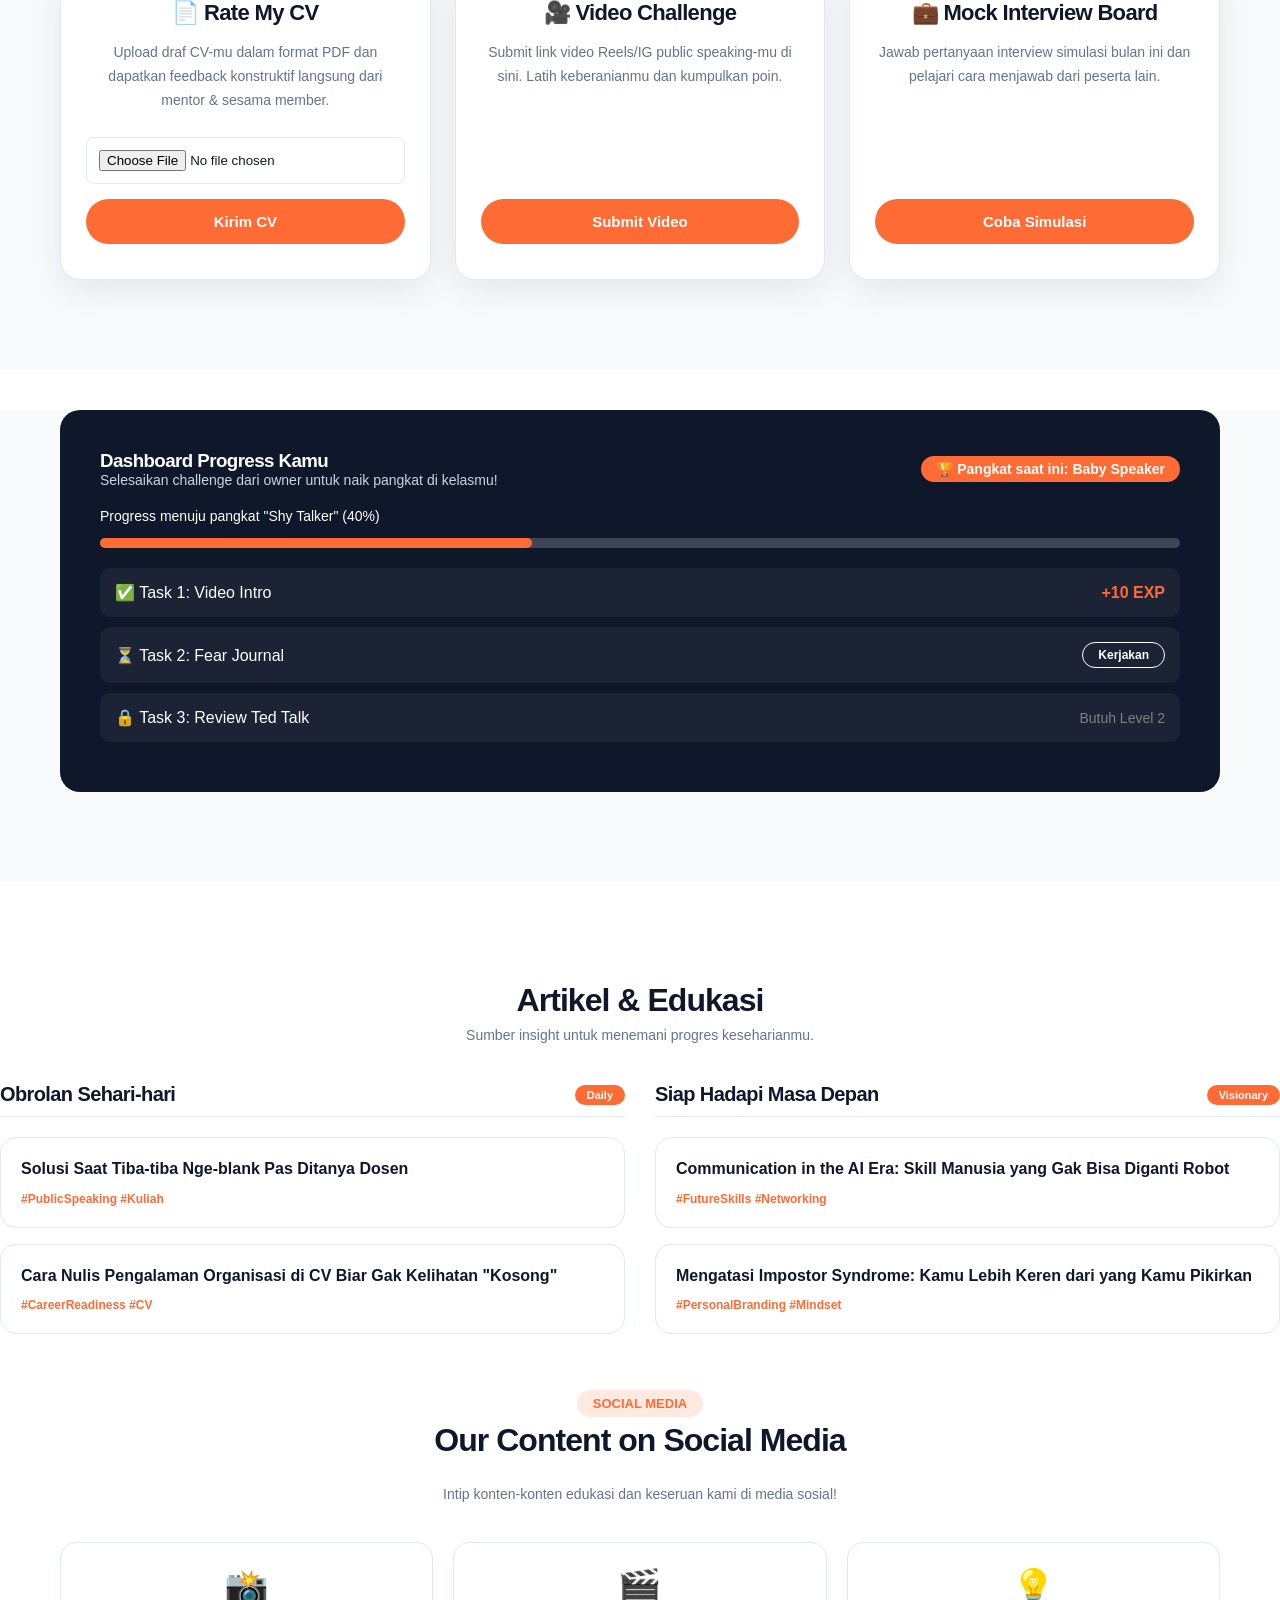
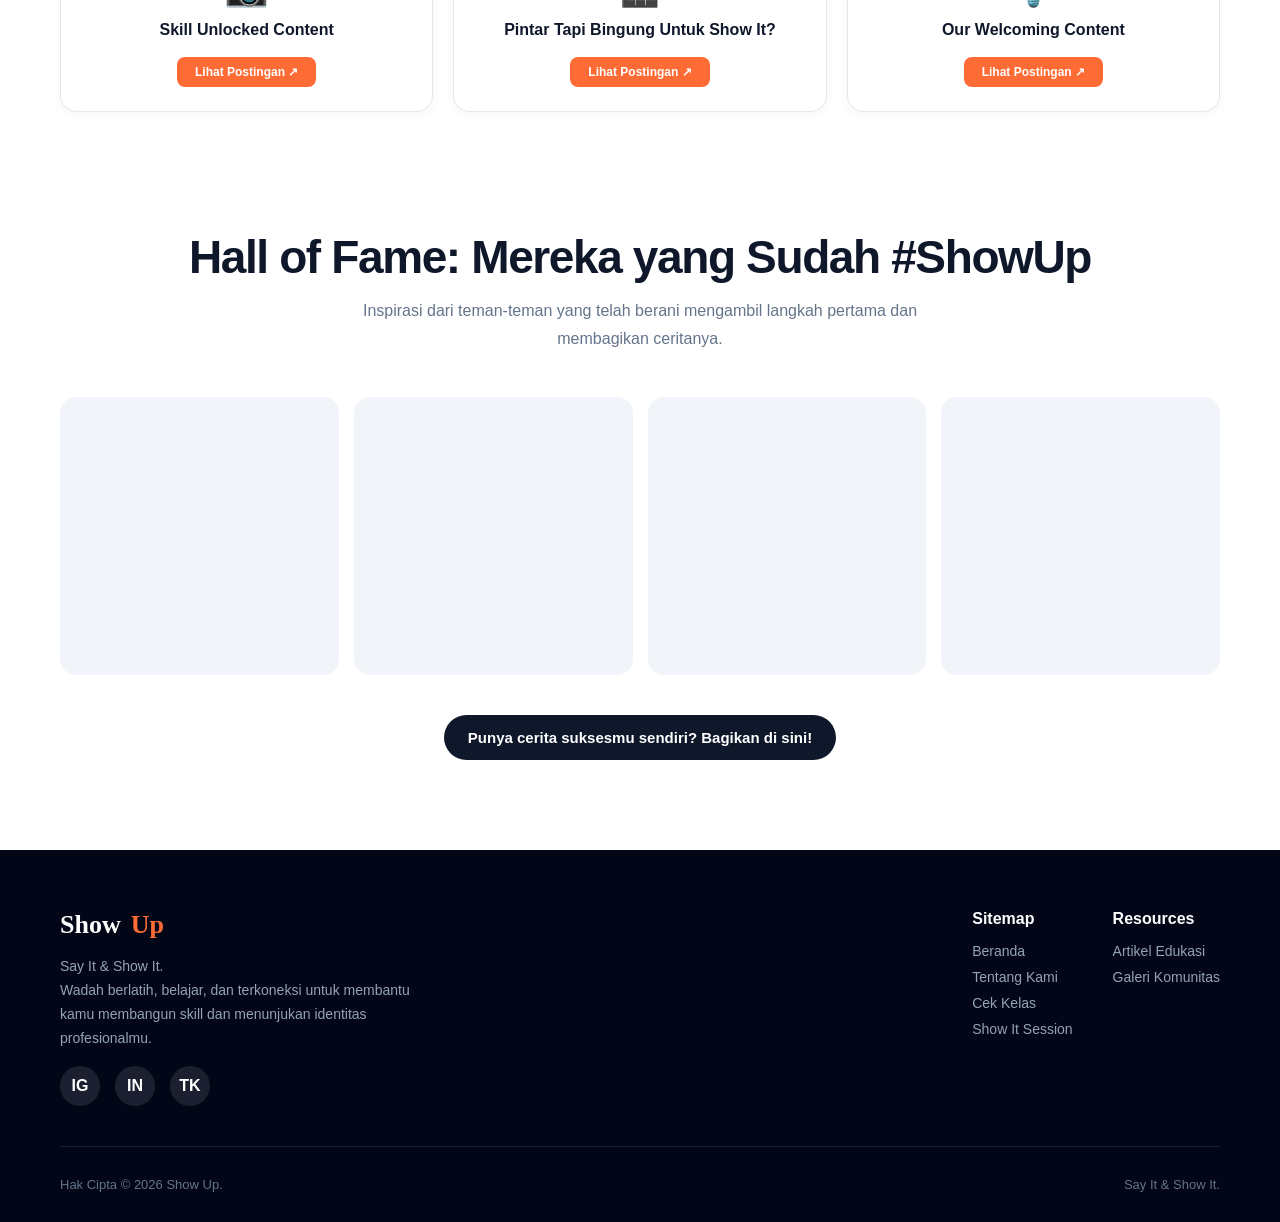
==== commit e2e3a00e: "jiyuoweu" ====
--- a/index.html
+++ b/index.html
@@ -213,9 +213,22 @@
       <path d="M21 11.5a8.38 8.38 0 0 1-.9 3.8 8.5 8.5 0 0 1-7.6 4.7 8.38 8.38 0 0 1-3.8-.9L3 21l1.9-5.7a8.38 8.38 0 0 1-.9-3.8 8.5 8.5 0 0 1 4.7-7.6 8.38 8.38 0 0 1 3.8-.9h.5a8.48 8.48 0 0 1 8 8v.5z"></path>
     </svg>
   </a>
-
+<!-- Tombol Play Game (Membuat Hamburger Drawer Buka) -->
+ 
+ <a href="game-public-speaking.html" style="text-decoration: none;">
+  <!-- Kartu Public Speaking Game -->
+</a>
+ <button
+  onclick="toggleGameMenu()"
+  style="height: 38px; padding: 0 14px; border: 0; border-radius: 20px; background: var(--orange); color: white; font: inherit; font-size: 13px; font-weight: 700; display: inline-flex; align-items: center; gap: 7px; cursor: pointer;"
+>
+  <span aria-hidden="true">▶</span>
+  <span>Play Game</span>
+</button>
+
+</div>
   <!-- Tombol Utama -->
-  <a class="btn btn-orange" href="#cek-kelas">Mulai "Show Up"</a>
+
 </div>
     </div>
   </header>
@@ -592,6 +605,81 @@
   // Script Google Analytics Placeholder (dari kodemu sebelumnya)
   console.log("Analytics Ready: Tracking user flow to Show It Sessions and Education sections.");
 </script>
-
+<!-- OVERLAY HAMBURGER MENU / GAME ARENA DRAWER -->
+<div id="game-drawer" style="position: fixed; top: 0; right: -420px; width: 360px; height: 100vh; background: #0f172a; color: white; z-index: 9999; transition: right 0.3s cubic-bezier(0.4, 0, 0.2, 1); box-shadow: -10px 0 30px rgba(0,0,0,0.5); padding: 30px 24px; overflow-y: auto; box-sizing: border-box;">
+  
+  <!-- Header Drawer -->
+  <div style="display: flex; justify-content: space-between; align-items: center; margin-bottom: 24px; border-bottom: 1px solid rgba(255,255,255,0.1); padding-bottom: 16px;">
+    <div style="display: flex; align-items: center; gap: 10px;">
+      <span style="font-size: 24px;">🎮</span>
+      <h2 style="margin: 0; font-size: 20px; color: #ffffff; font-weight: 700;">Game Arena</h2>
+    </div>
+    <button onclick="toggleGameMenu()" style="background: rgba(255,255,255,0.1); border: none; color: white; border-radius: 50%; width: 34px; height: 34px; cursor: pointer; font-size: 16px; display: flex; align-items: center; justify-content: center;">✕</button>
+  </div>
+
+  <p style="color: #94a3b8; font-size: 13px; line-height: 1.5; margin-bottom: 24px;">
+    Uji keberanian & refleks bicaramu! Pilih mode game di bawah untuk memulai tes interaktif.
+  </p>
+
+<!-- DAFTAR KARTU GAME -->
+<div style="display: flex; flex-direction: column; gap: 16px;">
+  
+  <!-- Game 1: Public Speaking Arena (Bisa Diklik) -->
+  <a href="game-public-speaking.html" style="text-decoration: none; color: inherit; display: block;">
+    <div style="background: rgba(255,255,255,0.05); border: 1px solid rgba(255,255,255,0.1); border-radius: 16px; padding: 18px; transition: all 0.2s; cursor: pointer;" onmouseover="this.style.background='rgba(255,107,53,0.15)'; this.style.borderColor='#ff6b35';" onmouseout="this.style.background='rgba(255,255,255,0.05)'; this.style.borderColor='rgba(255,255,255,0.1)';">
+      <div style="display: flex; justify-content: space-between; align-items: center; margin-bottom: 8px;">
+        <span style="background: #ff6b35; color: white; font-size: 10px; font-weight: bold; padding: 3px 8px; border-radius: 10px;">SIMULASI</span>
+        <span style="color: #cbd5e1; font-size: 12px;">⭐ Mode 1</span>
+      </div>
+      <h3 style="margin: 0 0 6px 0; font-size: 16px; color: #ffffff;">🎤 Public Speaking Arena</h3>
+      <p style="margin: 0; color: #94a3b8; font-size: 12px; line-height: 1.4;">Latihan presentasi spontan dengan timer & topik acak.</p>
+    </div>
+  </a>
+
+  <!-- Game 2: Voice Dubbing Challenge -->
+  <div style="background: rgba(255,255,255,0.05); border: 1px solid rgba(255,255,255,0.1); border-radius: 16px; padding: 18px; opacity: 0.6; cursor: not-allowed;">
+    <div style="display: flex; justify-content: space-between; align-items: center; margin-bottom: 8px;">
+      <span style="background: #3b82f6; color: white; font-size: 10px; font-weight: bold; padding: 3px 8px; border-radius: 10px;">EKSPRESI</span>
+      <span style="color: #cbd5e1; font-size: 12px;">⭐ Mode 2</span>
+    </div>
+    <h3 style="margin: 0 0 6px 0; font-size: 16px; color: #ffffff;">🎙️ Voice Dubbing Challenge</h3>
+    <p style="margin: 0; color: #94a3b8; font-size: 12px; line-height: 1.4;">Olah intonasi vokalmu dengan mengisi suara klip video pendek.</p>
+  </div>
+
+<!-- Game 3: Pidato Impromptu (Bisa Diklik) -->
+<a href="game-pidato.html" style="text-decoration: none; color: inherit; display: block;">
+  <div style="background: rgba(255,255,255,0.05); border: 1px solid rgba(255,255,255,0.1); border-radius: 16px; padding: 18px; transition: all 0.2s; cursor: pointer;" onmouseover="this.style.background='rgba(255,107,53,0.15)'; this.style.borderColor='#ff6b35';" onmouseout="this.style.background='rgba(255,255,255,0.05)'; this.style.borderColor='rgba(255,255,255,0.1)';">
+    <div style="display: flex; justify-content: space-between; align-items: center; margin-bottom: 8px;">
+      <span style="background: #10b981; color: white; font-size: 10px; font-weight: bold; padding: 3px 8px; border-radius: 10px;">PERSUASIF</span>
+      <span style="color: #cbd5e1; font-size: 12px;">⭐ Mode 3</span>
+    </div>
+    <h3 style="margin: 0 0 6px 0; font-size: 16px; color: #ffffff;">📜 Pidato Impromptu</h3>
+    <p style="margin: 0; color: #94a3b8; font-size: 12px; line-height: 1.4;">Uji penulisan naskah & penyampaian pidato dalam durasi 60 detik.</p>
+  </div>
+</a>
+ 
+
+</div>
+
+  </div>
+</div>
+
+<!-- Latar Belakang Gelap Saat Menu Terbuka -->
+<div id="game-backdrop" onclick="toggleGameMenu()" style="position: fixed; top:0; left:0; width:100vw; height:100vh; background: rgba(15,23,42,0.6); backdrop-filter: blur(4px); z-index: 9998; display: none;"></div>
+
+<!-- Script Pembuka & Penutup Drawer -->
+<script>
+  function toggleGameMenu() {
+    const drawer = document.getElementById('game-drawer');
+    const backdrop = document.getElementById('game-backdrop');
+    if (drawer.style.right === '0px') {
+      drawer.style.right = '-420px';
+      backdrop.style.display = 'none';
+    } else {
+      drawer.style.right = '0px';
+      backdrop.style.display = 'block';
+    }
+  }
+</script>
 </body>
 </html>
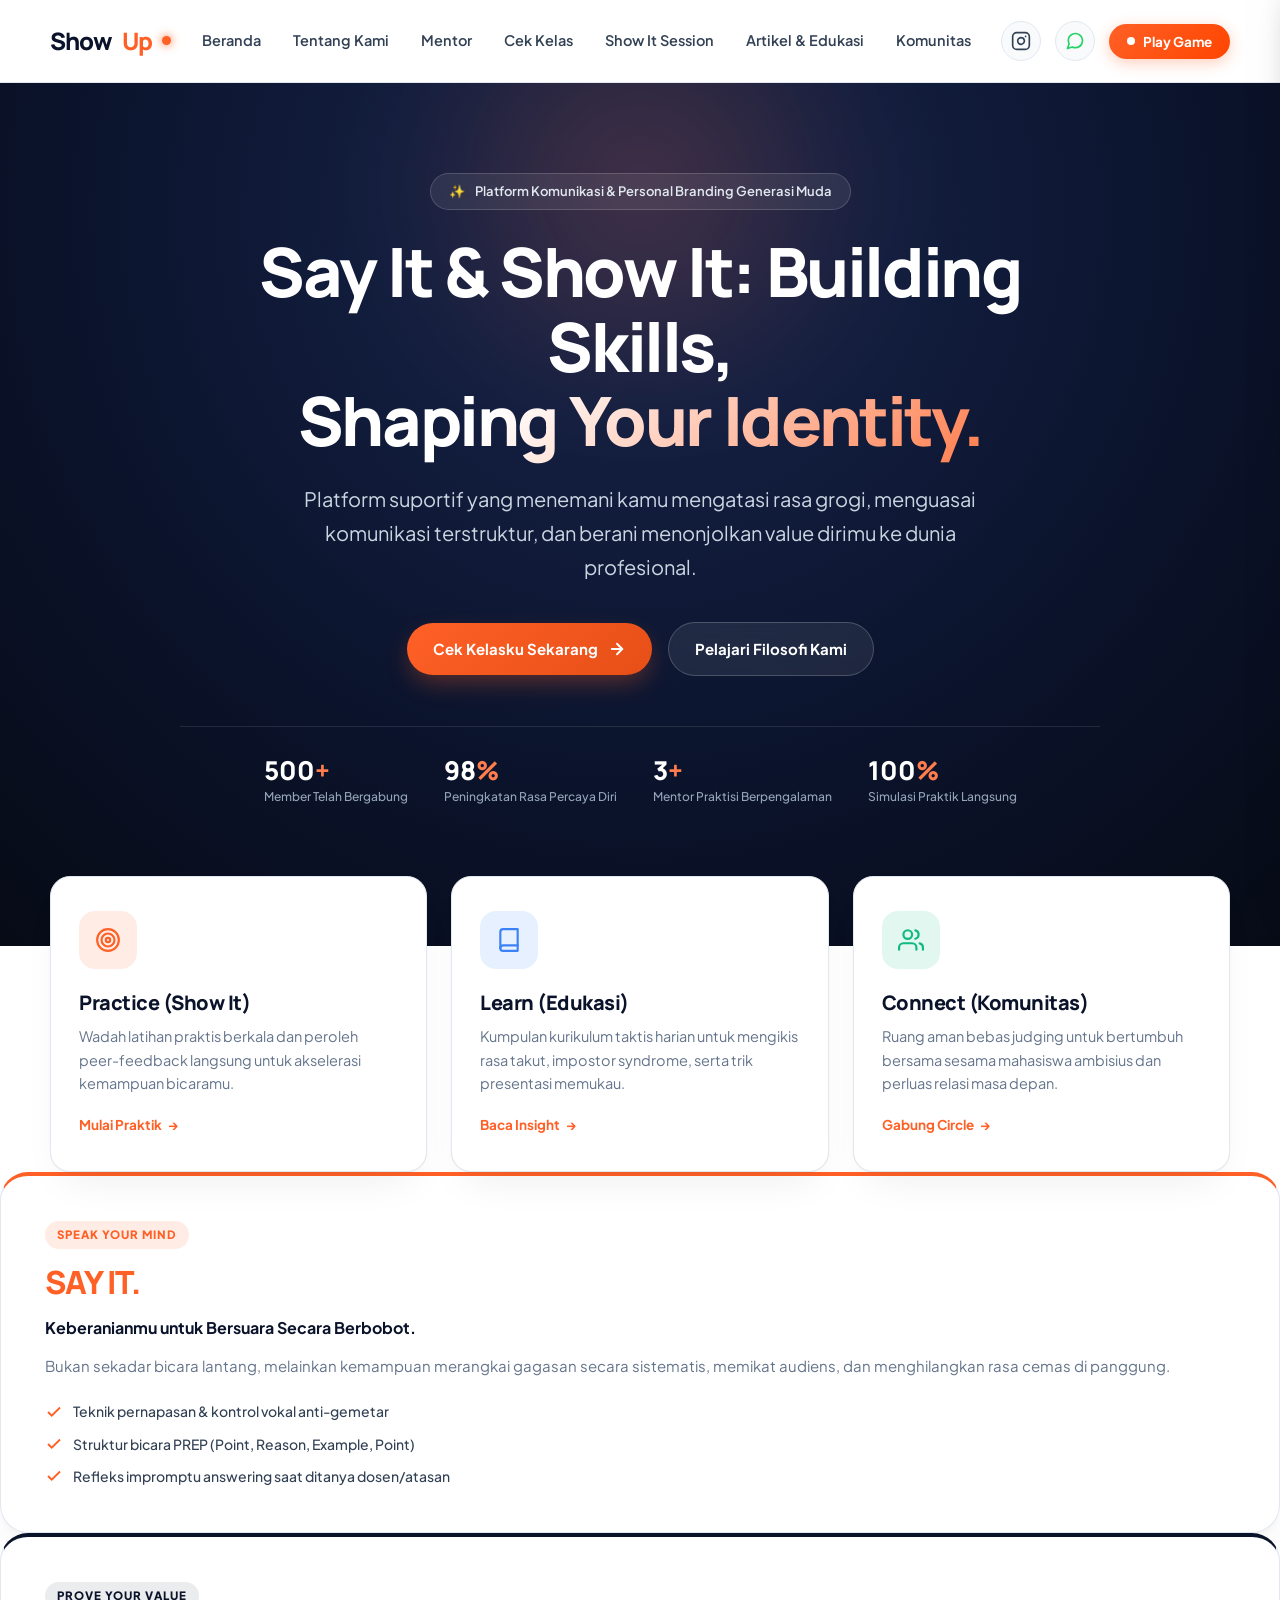
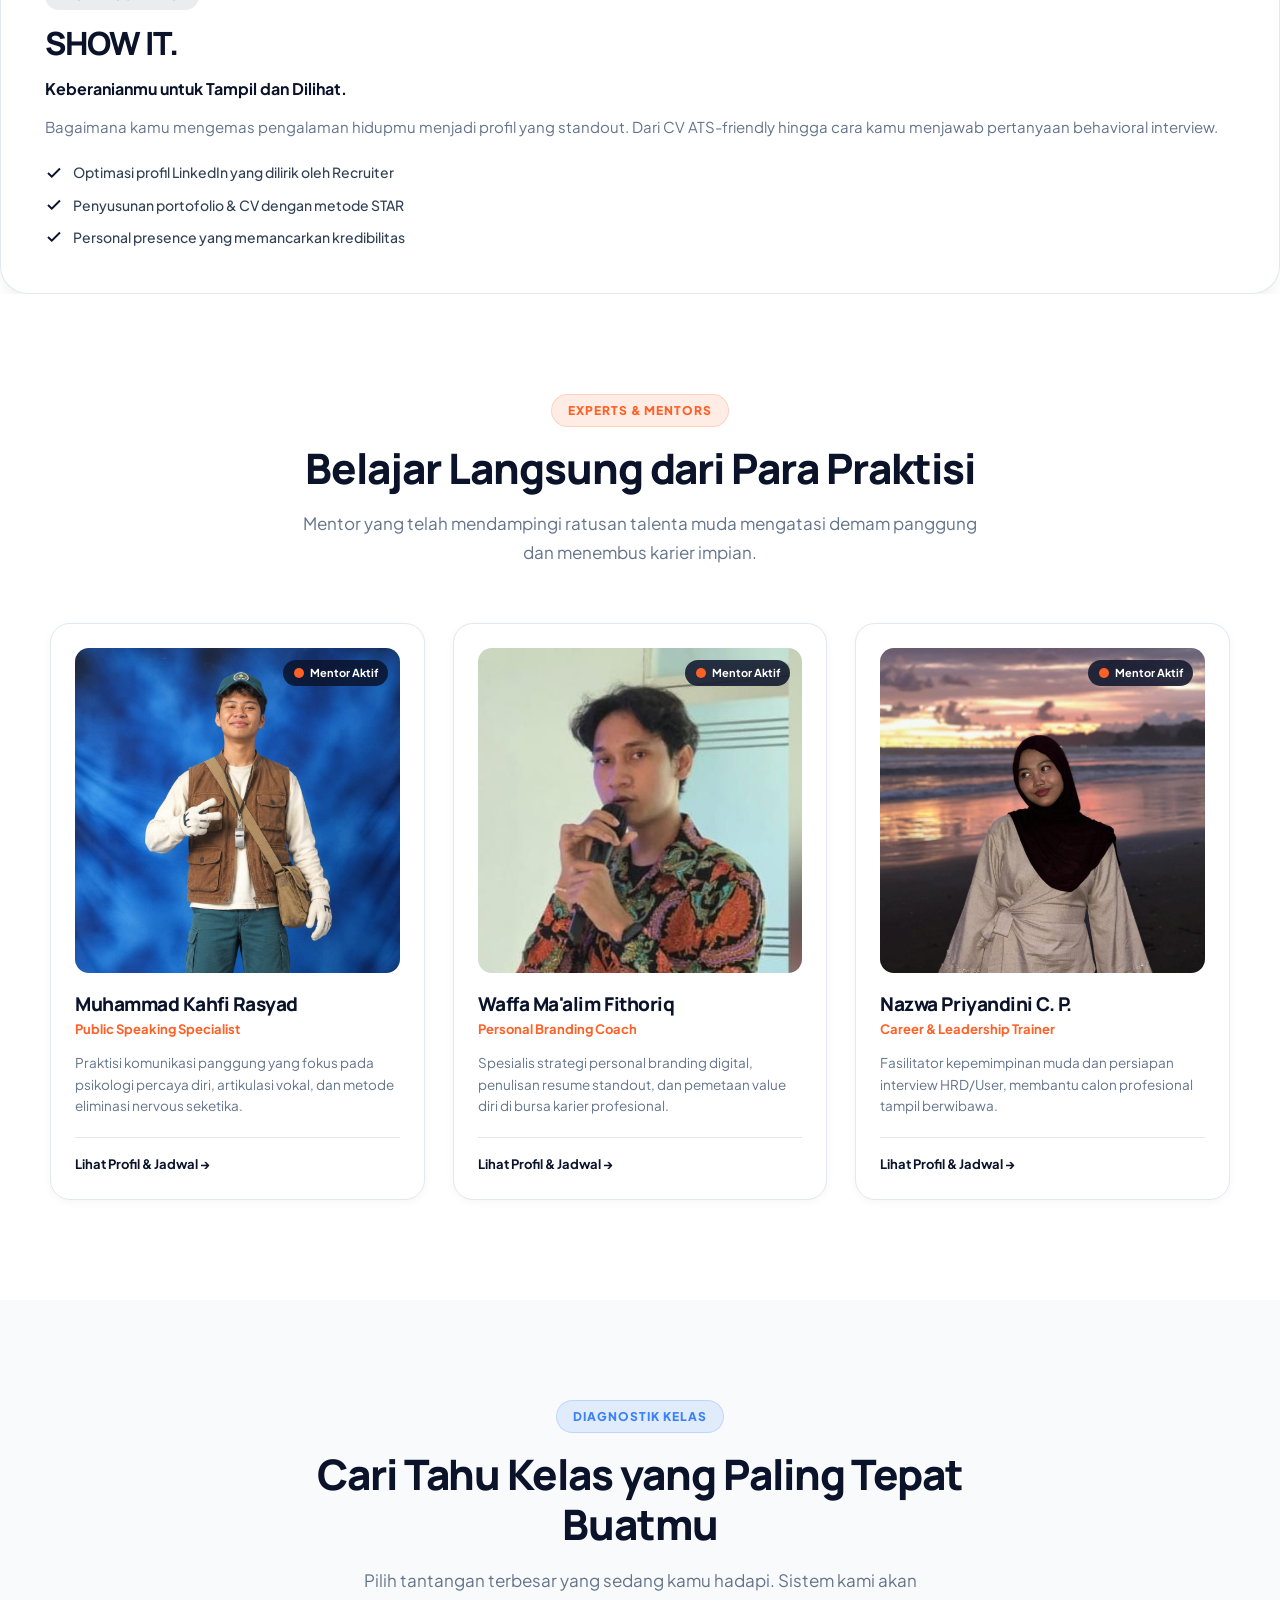
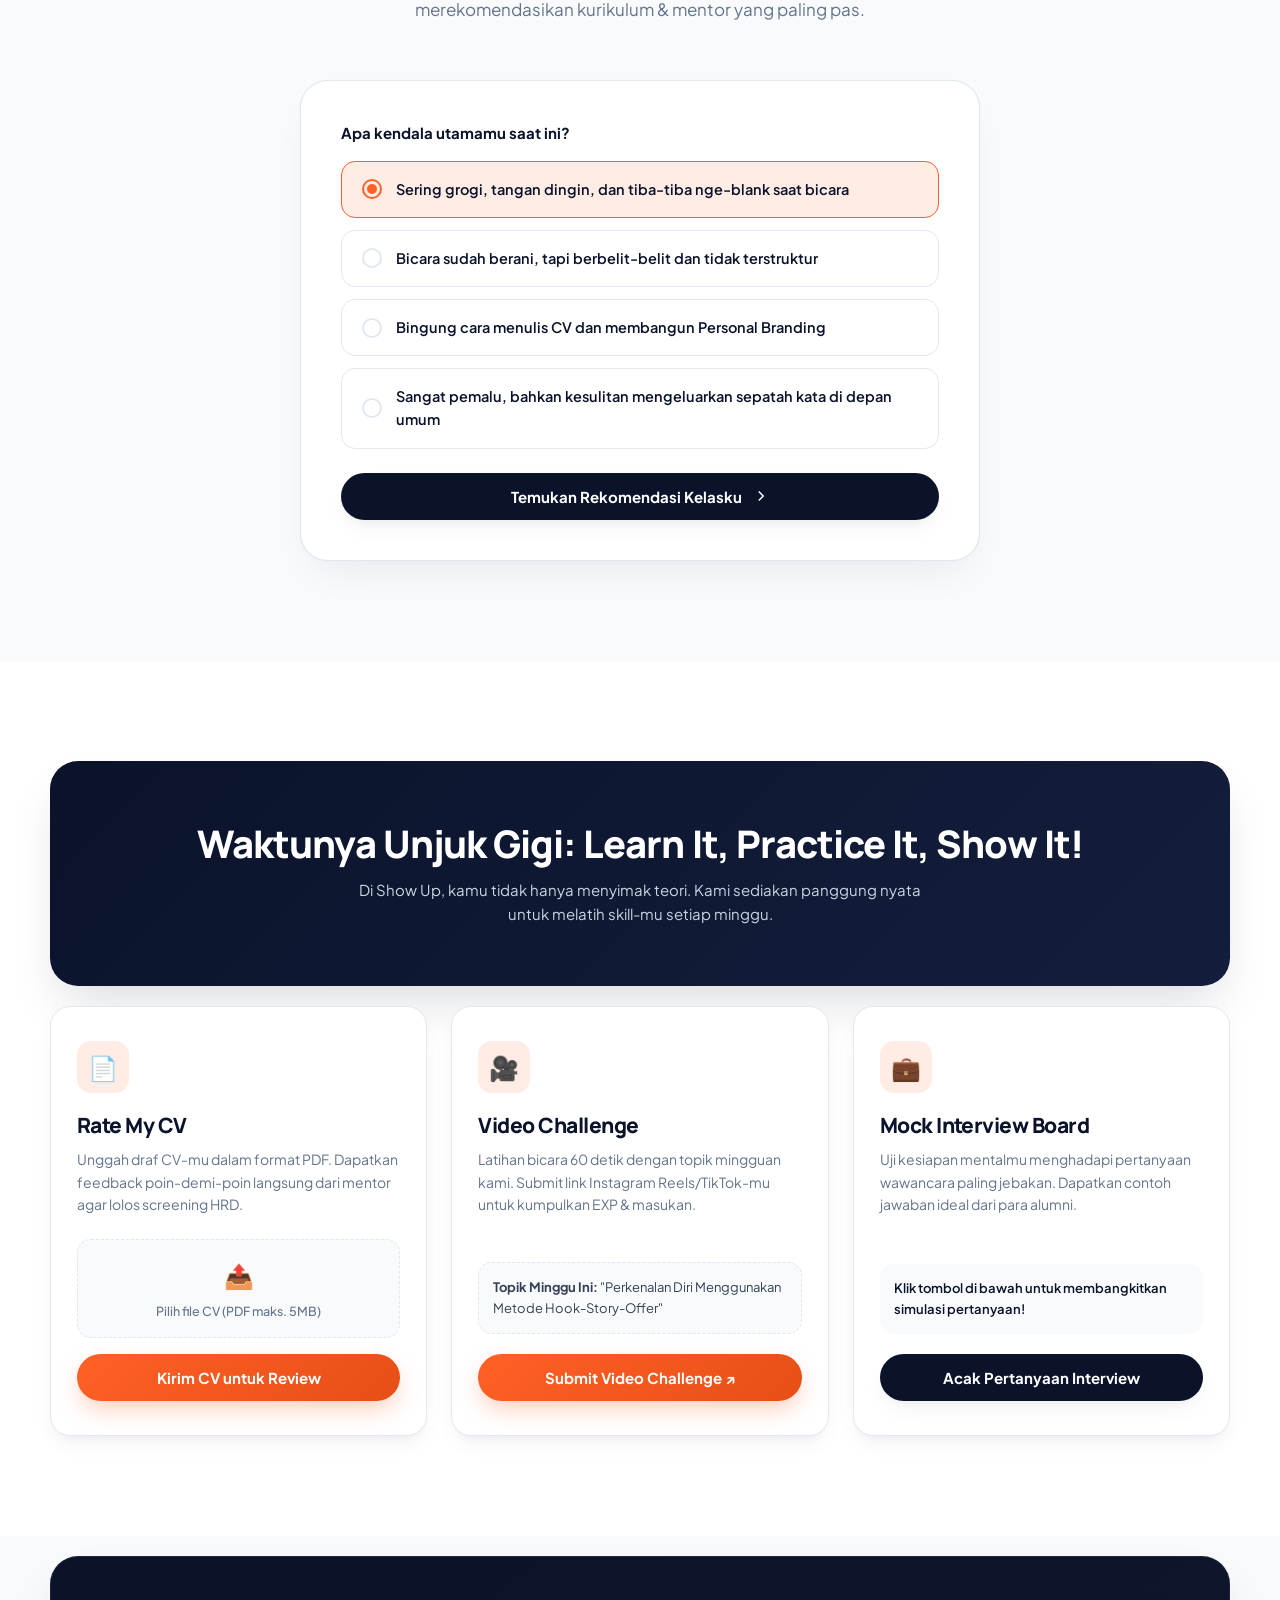
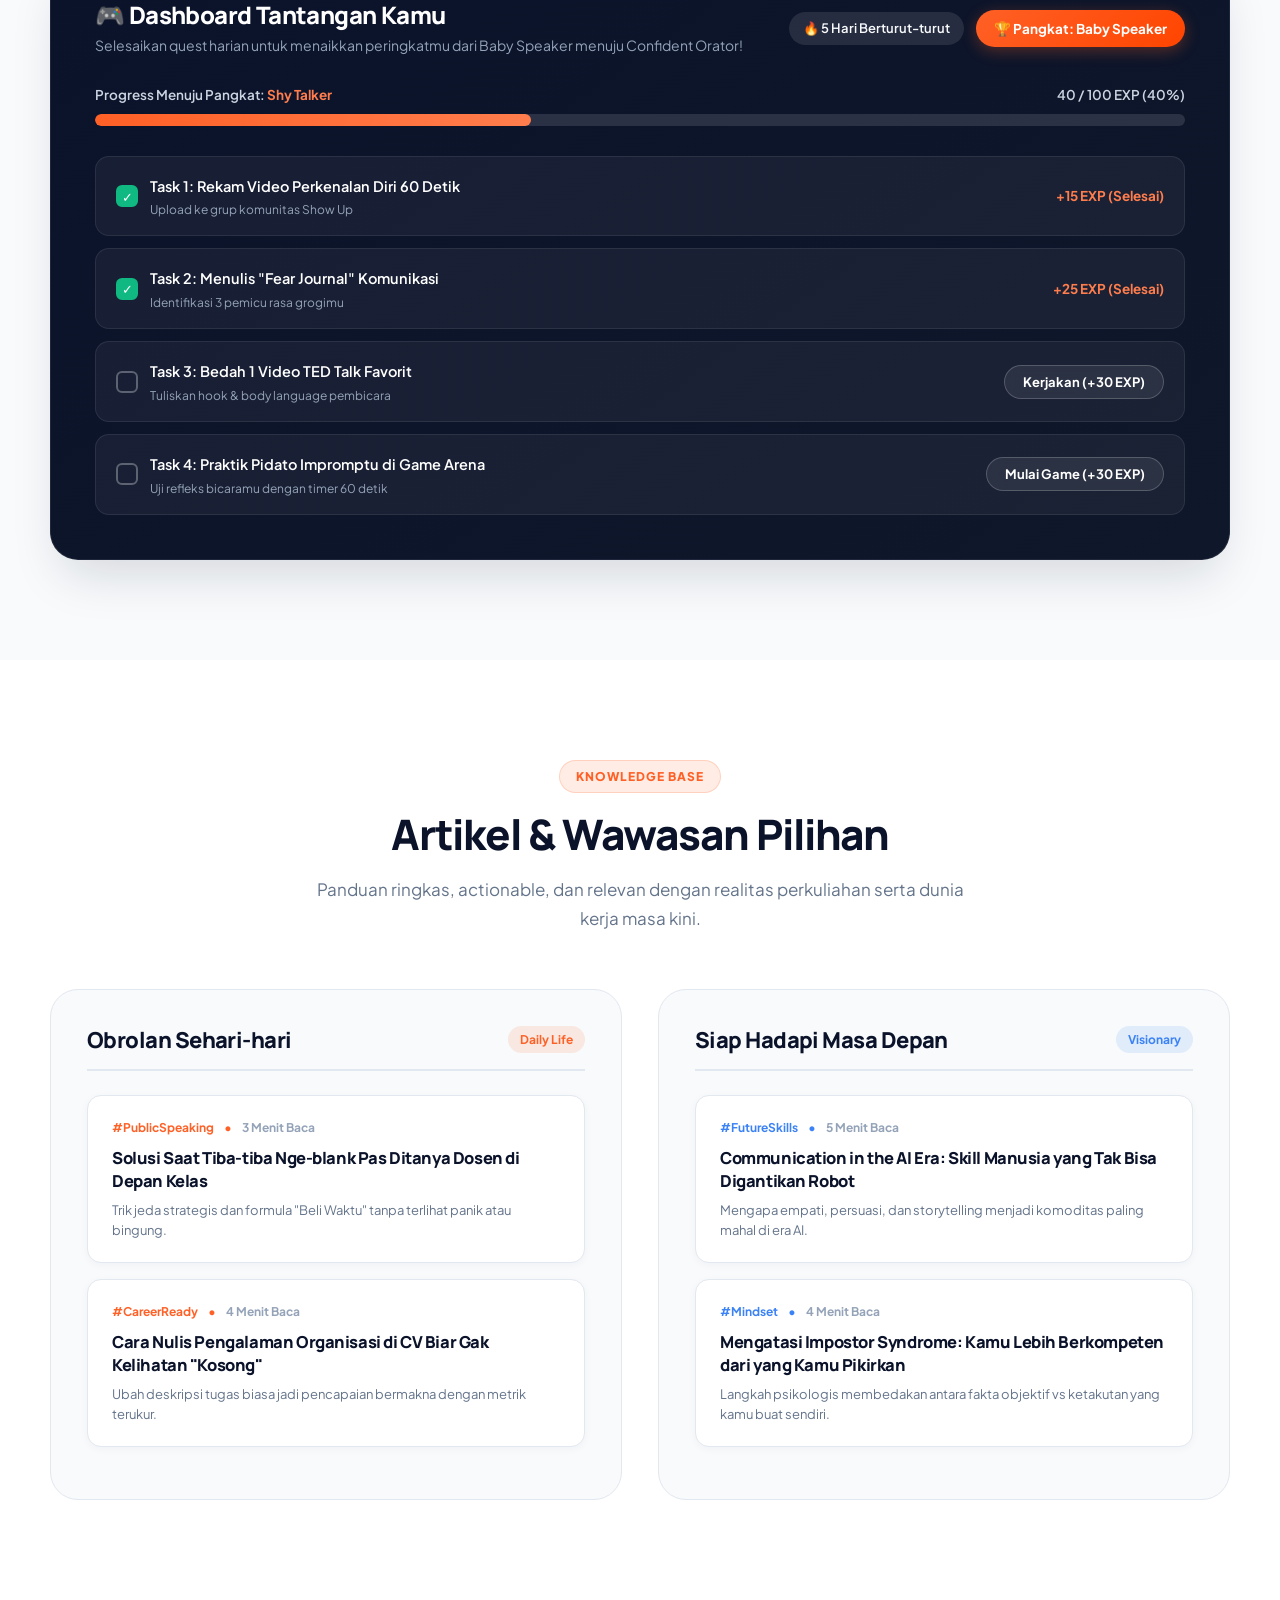
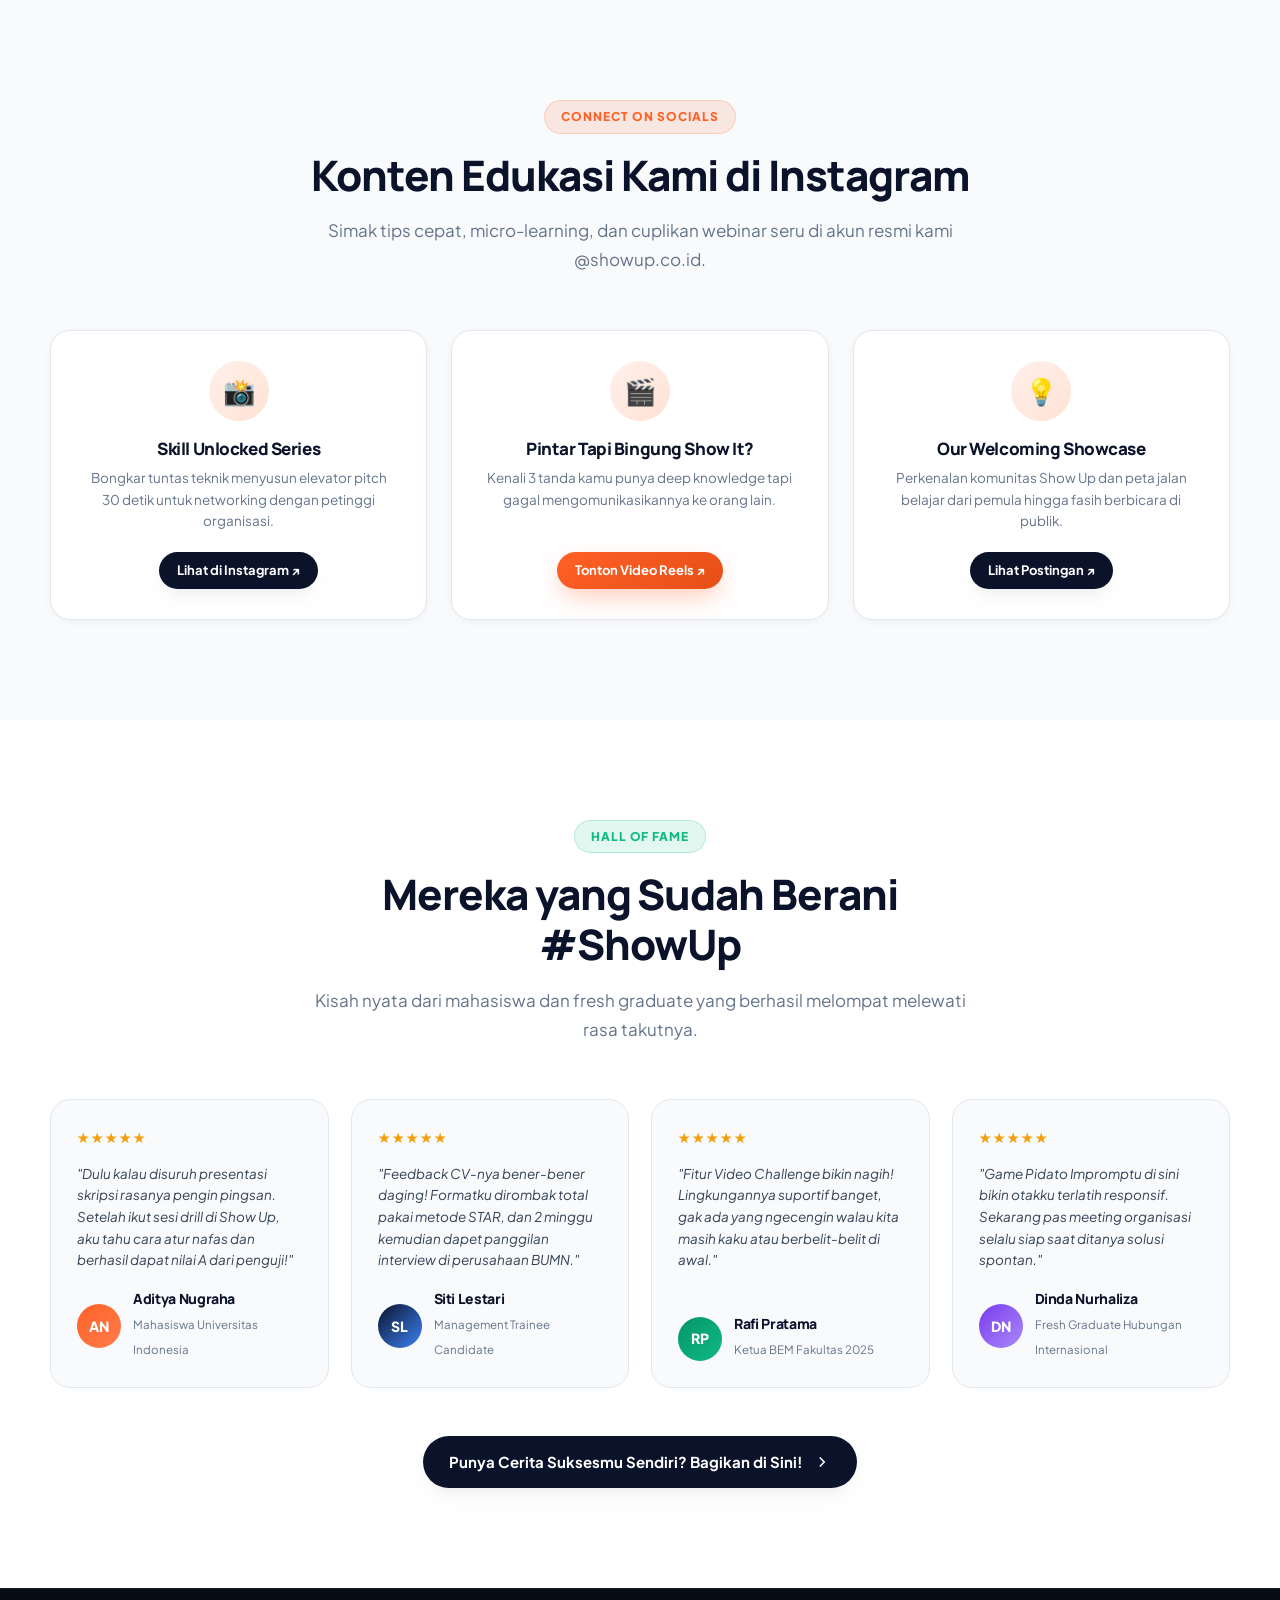
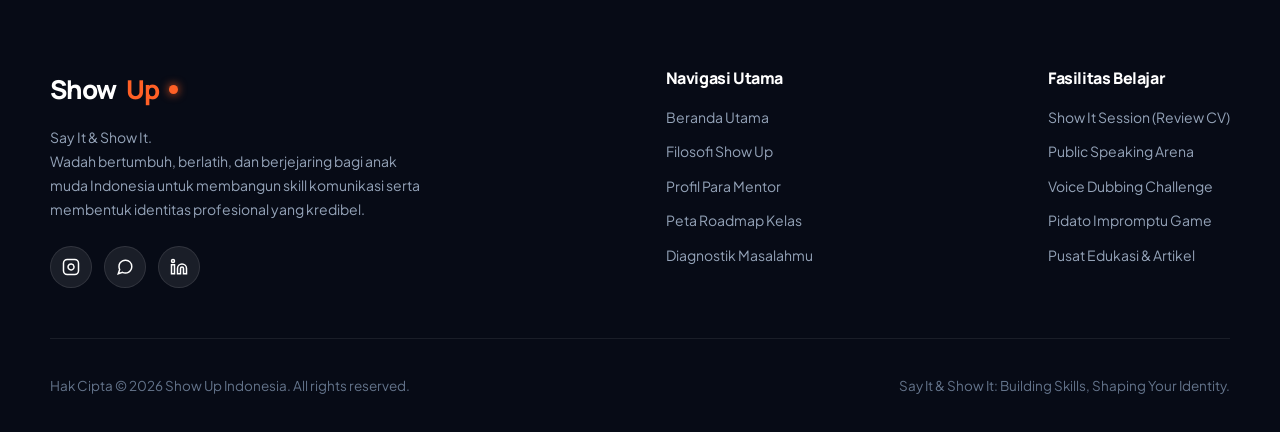
==== commit 878149e8: "whinuwss" ====
--- a/index.html
+++ b/index.html
@@ -3,683 +3,2724 @@
 <head>
 <meta charset="UTF-8" />
 <meta name="viewport" content="width=device-width, initial-scale=1.0" />
-<meta name="theme-color" content="#ffffff" />
-<title>Show Up — Say It & Show It: Building Skills, Shaping Your Identity</title>
+<meta name="theme-color" content="#0B132B" />
+<title>Show Up — Say It & Show It | Bangun Kepercayaan Diri & Skill Komunikasi</title>
+<meta name="description" content="Platform pengembangan skill public speaking, personal branding, dan persiapan karier untuk mahasiswa dan fresh graduate. Pelajari cara bersuara dan tunjukkan potensimu." />
+
+<!-- Modern Web Typography -->
+<link rel="preconnect" href="https://fonts.googleapis.com">
+<link rel="preconnect" href="https://fonts.gstatic.com" crossorigin>
+<link href="https://fonts.googleapis.com/css2?family=Manrope:wght@600;700;800&family=Plus+Jakarta+Sans:wght@400;500;600;700;800&display=swap" rel="stylesheet">
+
 <style>
-  /* KUNCI GRID AGAR KARTU KANAN-KIRI TETAP SEJAJAR DI ATAS */
-.levels-grid {
-  display: grid !important;
-  grid-template-columns: repeat(3, 1fr) !important;
-  gap: 20px !important;
-  align-items: start !important; /* Menjaga kartu 2 & 3 tetap di samping atas */
-  width: 100% !important;
-}
-
-/* RAPIKAN ISI TASK */
-.task-item {
-  display: flex !important;
-  justify-content: space-between !important;
-  align-items: center !important;
-  background: rgba(0, 0, 0, 0.2);
-  padding: 12px;
-  border-radius: 10px;
+/* ==========================================================================
+   DESIGN TOKENS & SYSTEM
+   ========================================================================== */
+:root {
+  /* Brand Palette */
+  --navy-950: #070B16;
+  --navy-900: #0B132B;
+  --navy-800: #141E3C;
+  --navy-700: #1E2B4F;
+  --navy-600: #334155;
+  
+  --orange-500: #FF6026;
+  --orange-600: #E64F17;
+  --orange-400: #FF7D4D;
+  --orange-soft: rgba(255, 96, 38, 0.12);
+  --orange-glow: rgba(255, 96, 38, 0.35);
+
+  --emerald-500: #10B981;
+  --emerald-soft: rgba(16, 185, 129, 0.12);
+  --blue-500: #3B82F6;
+  --blue-soft: rgba(59, 130, 246, 0.12);
+  --amber-500: #F59E0B;
+
+  /* Surfaces & Text */
+  --bg-white: #FFFFFF;
+  --bg-slate: #F8FAFC;
+  --bg-slate-card: #F1F5F9;
+  --text-main: #0F172A;
+  --text-muted: #64748B;
+  --text-light: #94A3B8;
+  --border-light: #E2E8F0;
+  --border-subtle: #F1F5F9;
+
+  /* Shadows */
+  --shadow-sm: 0 2px 8px rgba(15, 23, 42, 0.04);
+  --shadow-md: 0 10px 25px -5px rgba(15, 23, 42, 0.06), 0 8px 10px -6px rgba(15, 23, 42, 0.04);
+  --shadow-lg: 0 20px 40px -15px rgba(15, 23, 42, 0.08), 0 0 1px rgba(15, 23, 42, 0.1);
+  --shadow-xl: 0 25px 50px -12px rgba(15, 23, 42, 0.15);
+  --shadow-orange: 0 10px 25px -4px var(--orange-glow);
+
+  /* Radius */
+  --radius-sm: 8px;
+  --radius-md: 14px;
+  --radius-lg: 20px;
+  --radius-xl: 28px;
+  --radius-full: 9999px;
+
+  /* Transitions */
+  --ease-spring: cubic-bezier(0.16, 1, 0.3, 1);
+  --transition: all 0.25s cubic-bezier(0.4, 0, 0.2, 1);
+}
+
+/* Base Reset */
+*, *::before, *::after {
+  box-sizing: border-box;
+  margin: 0;
+  padding: 0;
+}
+
+html {
+  scroll-behavior: smooth;
+  font-size: 16px;
+}
+
+body {
+  font-family: 'Plus Jakarta Sans', -apple-system, BlinkMacSystemFont, sans-serif;
+  background-color: var(--bg-white);
+  color: var(--text-main);
+  line-height: 1.6;
+  -webkit-font-smoothing: antialiased;
+  -moz-osx-font-smoothing: grayscale;
+  overflow-x: hidden;
+}
+
+h1, h2, h3, h4, h5, h6 {
+  font-family: 'Manrope', 'Plus Jakarta Sans', sans-serif;
+  font-weight: 800;
+  color: var(--navy-900);
+  line-height: 1.2;
+  letter-spacing: -0.025em;
+}
+
+a {
+  color: inherit;
+  text-decoration: none;
+  transition: var(--transition);
+}
+
+button, input, select, textarea {
+  font-family: inherit;
+}
+
+img {
+  max-width: 100%;
+  display: block;
+}
+
+/* Layout Container */
+.wrap {
+  width: min(1180px, calc(100% - 48px));
+  margin: 0 auto;
+}
+
+.section {
+  padding: 100px 0;
+  position: relative;
+}
+
+.section-head {
+  text-align: center;
+  max-width: 680px;
+  margin: 0 auto 56px;
+}
+
+.section-tag {
+  display: inline-flex;
+  align-items: center;
+  gap: 8px;
+  background: var(--orange-soft);
+  color: var(--orange-500);
+  font-size: 12px;
+  font-weight: 800;
+  letter-spacing: 0.08em;
+  text-transform: uppercase;
+  padding: 6px 16px;
+  border-radius: var(--radius-full);
+  margin-bottom: 16px;
+  border: 1px solid rgba(255, 96, 38, 0.2);
+}
+
+.section-tag.blue {
+  background: var(--blue-soft);
+  color: var(--blue-500);
+  border-color: rgba(59, 130, 246, 0.2);
+}
+
+.section-tag.emerald {
+  background: var(--emerald-soft);
+  color: var(--emerald-500);
+  border-color: rgba(16, 185, 129, 0.2);
+}
+
+.section-head h2 {
+  font-size: clamp(28px, 4vw, 42px);
+  margin-bottom: 16px;
+  color: var(--navy-900);
+}
+
+.section-head p {
+  color: var(--text-muted);
+  font-size: clamp(15px, 1.8vw, 17px);
+  line-height: 1.7;
+}
+
+/* ==========================================================================
+   BUTTONS & MICRO-INTERACTIONS
+   ========================================================================== */
+.btn {
+  display: inline-flex;
+  align-items: center;
+  justify-content: center;
+  gap: 10px;
+  padding: 14px 26px;
+  font-weight: 700;
+  font-size: 15px;
+  border-radius: var(--radius-full);
+  border: 0;
+  cursor: pointer;
+  transition: var(--transition);
+  white-space: nowrap;
+  position: relative;
+  overflow: hidden;
+}
+
+.btn-orange {
+  background: linear-gradient(135deg, var(--orange-500), var(--orange-600));
+  color: #FFFFFF;
+  box-shadow: var(--shadow-orange);
+}
+
+.btn-orange:hover {
+  transform: translateY(-2px);
+  box-shadow: 0 14px 30px -4px var(--orange-glow);
+  background: linear-gradient(135deg, var(--orange-400), var(--orange-500));
+}
+
+.btn-navy {
+  background: var(--navy-900);
+  color: #FFFFFF;
+  box-shadow: var(--shadow-md);
+}
+
+.btn-navy:hover {
+  background: var(--navy-800);
+  transform: translateY(-2px);
+  box-shadow: var(--shadow-lg);
+}
+
+.btn-outline-white {
+  background: rgba(255, 255, 255, 0.08);
+  color: #FFFFFF;
+  border: 1px solid rgba(255, 255, 255, 0.2);
+  backdrop-filter: blur(8px);
+}
+
+.btn-outline-white:hover {
+  background: rgba(255, 255, 255, 0.16);
+  border-color: rgba(255, 255, 255, 0.4);
+  transform: translateY(-2px);
+}
+
+.btn-outline-navy {
+  background: transparent;
+  color: var(--navy-900);
+  border: 1.5px solid var(--border-light);
+}
+
+.btn-outline-navy:hover {
+  border-color: var(--navy-900);
+  background: var(--bg-slate);
+}
+
+.btn-sm {
+  padding: 8px 18px;
+  font-size: 13px;
+  border-radius: var(--radius-full);
+}
+
+/* ==========================================================================
+   HEADER & NAVIGATION
+   ========================================================================== */
+.nav-wrapper {
+  background: rgba(255, 255, 255, 0.88);
+  backdrop-filter: blur(16px);
+  -webkit-backdrop-filter: blur(16px);
+  position: sticky;
+  top: 0;
+  z-index: 1000;
+  border-bottom: 1px solid var(--border-light);
+  transition: var(--transition);
+}
+
+.nav {
+  height: 82px;
+  display: flex;
+  align-items: center;
+  justify-content: space-between;
+  gap: 24px;
+}
+
+.brand {
+  display: flex;
+  align-items: center;
+  gap: 10px;
+  font-family: 'Manrope', sans-serif;
+  font-weight: 800;
+  font-size: 24px;
+  color: var(--navy-900);
+  letter-spacing: -0.04em;
+}
+
+.brand-dot {
+  width: 9px;
+  height: 9px;
+  background: var(--orange-500);
+  border-radius: 50%;
+  display: inline-block;
+  box-shadow: 0 0 10px var(--orange-500);
+}
+
+.brand span.accent {
+  color: var(--orange-500);
+}
+
+.navlinks {
+  display: flex;
+  gap: 32px;
+  align-items: center;
+}
+
+.navlinks a {
+  font-size: 14.5px;
+  font-weight: 600;
+  color: var(--navy-600);
+  position: relative;
+  padding: 6px 0;
+}
+
+.navlinks a::after {
+  content: '';
+  position: absolute;
+  bottom: 0;
+  left: 0;
+  width: 0;
+  height: 2px;
+  background: var(--orange-500);
+  border-radius: 2px;
+  transition: width 0.25s ease;
+}
+
+.navlinks a:hover {
+  color: var(--navy-900);
+}
+
+.navlinks a:hover::after {
+  width: 100%;
+}
+
+.nav-right {
+  display: flex;
+  align-items: center;
+  gap: 14px;
+}
+
+.icon-btn {
+  width: 40px;
+  height: 40px;
+  border-radius: 50%;
+  display: grid;
+  place-items: center;
+  color: var(--navy-600);
+  background: var(--bg-slate);
+  border: 1px solid var(--border-light);
+  transition: var(--transition);
+}
+
+.icon-btn:hover {
+  color: var(--navy-900);
+  background: #FFFFFF;
+  border-color: var(--text-light);
+  transform: translateY(-2px);
+  box-shadow: var(--shadow-sm);
+}
+
+.icon-btn.wa-btn {
+  color: #25D366;
+}
+
+.icon-btn.wa-btn:hover {
+  background: rgba(37, 211, 102, 0.1);
+  border-color: #25D366;
+}
+
+.game-btn {
+  background: linear-gradient(135deg, var(--orange-500), #FF4500);
+  color: #FFFFFF;
+  padding: 9px 18px;
+  border-radius: var(--radius-full);
+  font-size: 13.5px;
+  font-weight: 700;
+  display: inline-flex;
+  align-items: center;
+  gap: 8px;
+  border: 0;
+  cursor: pointer;
+  box-shadow: 0 4px 15px rgba(255, 96, 38, 0.3);
+  transition: var(--transition);
+}
+
+.game-btn:hover {
+  transform: translateY(-2px);
+  box-shadow: 0 8px 22px rgba(255, 96, 38, 0.45);
+}
+
+.pulse-dot {
+  width: 8px;
+  height: 8px;
+  background: #FFFFFF;
+  border-radius: 50%;
+  display: inline-block;
+  animation: pulse 1.6s infinite;
+}
+
+@keyframes pulse {
+  0% { transform: scale(0.95); opacity: 1; }
+  50% { transform: scale(1.4); opacity: 0.6; }
+  100% { transform: scale(0.95); opacity: 1; }
+}
+
+/* Mobile Toggle */
+.mobile-toggle {
+  display: none;
+  background: transparent;
+  border: 0;
+  color: var(--navy-900);
+  cursor: pointer;
+  padding: 6px;
+}
+
+/* ==========================================================================
+   1. HERO SECTION (DARK PREMIUM)
+   ========================================================================== */
+.hero {
+  background: radial-gradient(circle at 50% 15%, #18264e 0%, #0B132B 60%, #070B16 100%);
+  color: #FFFFFF;
+  padding: 90px 0 140px;
+  position: relative;
+  overflow: hidden;
+  text-align: center;
+}
+
+/* Ambient glow accents */
+.hero::before {
+  content: '';
+  position: absolute;
+  top: -100px;
+  left: 50%;
+  transform: translateX(-50%);
+  width: 600px;
+  height: 400px;
+  background: radial-gradient(circle, rgba(255, 96, 38, 0.22) 0%, transparent 70%);
+  filter: blur(60px);
+  pointer-events: none;
+  z-index: 1;
+}
+
+.hero-content {
+  position: relative;
+  z-index: 2;
+  max-width: 920px;
+  margin: 0 auto;
+}
+
+.hero-pill {
+  display: inline-flex;
+  align-items: center;
+  gap: 10px;
+  background: rgba(255, 255, 255, 0.08);
+  border: 1px solid rgba(255, 255, 255, 0.16);
+  padding: 7px 18px;
+  border-radius: var(--radius-full);
+  font-size: 13px;
+  font-weight: 600;
+  color: #E2E8F0;
+  margin-bottom: 24px;
+  backdrop-filter: blur(8px);
+}
+
+.hero-pill span.badge-sparkle {
+  color: var(--orange-400);
+}
+
+.hero h1 {
+  font-size: clamp(38px, 5.5vw, 68px);
+  line-height: 1.1;
+  color: #FFFFFF;
+  margin-bottom: 24px;
+  letter-spacing: -0.035em;
+}
+
+.hero h1 .text-gradient {
+  background: linear-gradient(135deg, #FFFFFF 30%, var(--orange-400) 100%);
+  -webkit-background-clip: text;
+  -webkit-text-fill-color: transparent;
+}
+
+.hero p.lead {
+  font-size: clamp(16px, 2vw, 20px);
+  line-height: 1.7;
+  color: #CBD5E1;
+  max-width: 740px;
+  margin: 0 auto 38px;
+  font-weight: 400;
+}
+
+.hero-actions {
+  display: flex;
+  justify-content: center;
+  align-items: center;
+  gap: 16px;
+  flex-wrap: wrap;
+  margin-bottom: 50px;
+}
+
+/* Trust Proof Numbers */
+.trust-strip {
+  display: flex;
+  justify-content: center;
+  align-items: center;
+  gap: 36px;
+  flex-wrap: wrap;
+  padding-top: 30px;
+  border-top: 1px solid rgba(255, 255, 255, 0.1);
+}
+
+.trust-item {
+  text-align: left;
+}
+
+.trust-number {
+  font-family: 'Manrope', sans-serif;
+  font-size: 26px;
+  font-weight: 800;
+  color: #FFFFFF;
+  line-height: 1;
+}
+
+.trust-number span {
+  color: var(--orange-400);
+}
+
+.trust-label {
+  font-size: 12px;
+  color: #94A3B8;
+  margin-top: 4px;
+  font-weight: 500;
+}
+
+/* ==========================================================================
+   VALUE PROPOSITION HIGHLIGHT CARDS (FLOATING)
+   ========================================================================== */
+.highlights-wrap {
+  margin-top: -70px;
+  position: relative;
+  z-index: 10;
+}
+
+.highlights-grid {
+  display: grid;
+  grid-template-columns: repeat(3, 1fr);
+  gap: 24px;
+}
+
+.highlight-card {
+  background: var(--bg-white);
+  border-radius: var(--radius-lg);
+  padding: 34px 28px;
+  box-shadow: var(--shadow-lg);
+  border: 1px solid var(--border-light);
+  transition: var(--transition);
+  position: relative;
+  overflow: hidden;
+}
+
+.highlight-card::after {
+  content: '';
+  position: absolute;
+  top: 0;
+  left: 0;
+  width: 100%;
+  height: 4px;
+  background: transparent;
+  transition: background 0.25s;
+}
+
+.highlight-card:hover {
+  transform: translateY(-8px);
+  box-shadow: var(--shadow-xl);
+  border-color: rgba(255, 96, 38, 0.3);
+}
+
+.highlight-card:hover::after {
+  background: linear-gradient(90deg, var(--orange-500), var(--orange-400));
+}
+
+.hc-icon-box {
+  width: 58px;
+  height: 58px;
+  border-radius: 16px;
+  display: grid;
+  place-items: center;
+  font-size: 24px;
+  margin-bottom: 22px;
+  background: var(--orange-soft);
+  color: var(--orange-500);
+  transition: var(--transition);
+}
+
+.highlight-card:hover .hc-icon-box {
+  transform: scale(1.08);
+}
+
+.hc-icon-box.blue {
+  background: var(--blue-soft);
+  color: var(--blue-500);
+}
+
+.hc-icon-box.emerald {
+  background: var(--emerald-soft);
+  color: var(--emerald-500);
+}
+
+.highlight-card h3 {
+  font-size: 20px;
+  color: var(--navy-900);
   margin-bottom: 10px;
+}
+
+.highlight-card p {
+  font-size: 14.5px;
+  color: var(--text-muted);
+  line-height: 1.6;
+  margin-bottom: 16px;
+}
+
+.highlight-link {
+  display: inline-flex;
+  align-items: center;
+  gap: 6px;
+  font-size: 13.5px;
+  font-weight: 700;
+  color: var(--orange-500);
+}
+
+.highlight-link:hover {
+  gap: 10px;
+}
+
+/* ==========================================================================
+   2. TENTANG KAMI & PHILOSOPHY
+   ========================================================================== */
+.about {
+  background: var(--bg-slate);
+}
+
+.phil-grid {
+  display: grid;
+  grid-template-columns: repeat(2, 1fr);
+  gap: 28px;
+  margin-top: 40px;
+}
+
+.phil-card {
+  background: var(--bg-white);
+  border-radius: var(--radius-xl);
+  padding: 44px;
+  border: 1px solid var(--border-light);
+  box-shadow: var(--shadow-md);
+  position: relative;
+  overflow: hidden;
+  transition: var(--transition);
+}
+
+.phil-card:hover {
+  transform: translateY(-4px);
+  box-shadow: var(--shadow-lg);
+}
+
+.phil-card.say-it-card {
+  border-top: 4px solid var(--orange-500);
+}
+
+.phil-card.show-it-card {
+  border-top: 4px solid var(--navy-900);
+}
+
+.phil-tag {
+  display: inline-block;
+  font-size: 11.5px;
+  font-weight: 800;
+  letter-spacing: 0.08em;
+  padding: 5px 12px;
+  border-radius: var(--radius-full);
+  margin-bottom: 14px;
+}
+
+.say-it-card .phil-tag {
+  background: var(--orange-soft);
+  color: var(--orange-500);
+}
+
+.show-it-card .phil-tag {
+  background: rgba(11, 19, 43, 0.08);
+  color: var(--navy-900);
+}
+
+.phil-card h3 {
+  font-size: 32px;
+  margin-bottom: 14px;
+  letter-spacing: -0.03em;
+}
+
+.say-it-card h3 {
+  color: var(--orange-500);
+}
+
+.show-it-card h3 {
+  color: var(--navy-900);
+}
+
+.phil-card p.subtitle {
+  font-size: 16px;
+  font-weight: 700;
+  color: var(--navy-900);
+  margin-bottom: 12px;
+}
+
+.phil-card p.desc {
+  font-size: 15px;
+  color: var(--text-muted);
+  line-height: 1.7;
+  margin-bottom: 22px;
+}
+
+.phil-checklist {
+  list-style: none;
+  display: flex;
+  flex-direction: column;
+  gap: 10px;
+}
+
+.phil-checklist li {
+  display: flex;
+  align-items: center;
+  gap: 10px;
+  font-size: 14px;
+  color: var(--navy-600);
+  font-weight: 500;
+}
+
+.phil-checklist svg {
+  flex-shrink: 0;
+}
+
+/* ==========================================================================
+   OUR MENTORS SECTION
+   ========================================================================== */
+.mentors-section {
+  background: var(--bg-white);
+}
+
+.mentors-grid {
+  display: grid;
+  grid-template-columns: repeat(3, 1fr);
+  gap: 28px;
+}
+
+.mentor-card {
+  background: var(--bg-white);
+  border-radius: var(--radius-lg);
+  padding: 24px;
+  border: 1px solid var(--border-light);
+  box-shadow: var(--shadow-sm);
+  transition: var(--transition);
+  display: flex;
+  flex-direction: column;
+  text-align: left;
+  position: relative;
+}
+
+.mentor-card:hover {
+  transform: translateY(-8px);
+  box-shadow: var(--shadow-xl);
+  border-color: var(--orange-400);
+}
+
+.mentor-image-frame {
+  width: 100%;
+  aspect-ratio: 1/1;
+  border-radius: var(--radius-md);
+  overflow: hidden;
+  margin-bottom: 20px;
+  background: var(--bg-slate);
+  position: relative;
+}
+
+.mentor-image-frame img {
+  width: 100%;
+  height: 100%;
+  object-fit: cover;
+  object-position: top;
+  transition: transform 0.4s ease;
+}
+
+.mentor-card:hover .mentor-image-frame img {
+  transform: scale(1.05);
+}
+
+.mentor-badge {
+  position: absolute;
+  top: 12px;
+  right: 12px;
+  background: rgba(11, 19, 43, 0.85);
+  backdrop-filter: blur(8px);
+  color: #FFFFFF;
+  padding: 4px 10px;
+  border-radius: var(--radius-full);
+  font-size: 11px;
+  font-weight: 700;
+  display: flex;
+  align-items: center;
+  gap: 5px;
+}
+
+.mentor-info h3 {
+  font-size: 19px;
+  color: var(--navy-900);
+  margin-bottom: 4px;
+}
+
+.mentor-role {
+  color: var(--orange-500);
+  font-weight: 700;
+  font-size: 13px;
+  margin-bottom: 12px;
+  display: block;
+}
+
+.mentor-bio {
+  color: var(--text-muted);
+  font-size: 13.5px;
+  line-height: 1.6;
+  margin-bottom: 20px;
+  flex-grow: 1;
+}
+
+.mentor-action {
+  margin-top: auto;
+  border-top: 1px solid var(--border-light);
+  padding-top: 16px;
+  display: flex;
+  align-items: center;
+  justify-content: space-between;
+}
+
+.mentor-view-link {
+  font-size: 13px;
+  font-weight: 700;
+  color: var(--navy-900);
+  display: inline-flex;
+  align-items: center;
+  gap: 6px;
+}
+
+.mentor-card:hover .mentor-view-link {
+  color: var(--orange-500);
+}
+
+/* ==========================================================================
+   INTERACTIVE ASSESSMENT SECTION
+   ========================================================================== */
+.assessment-section {
+  background: var(--bg-slate);
+}
+
+.assessment-box {
+  max-width: 680px;
+  margin: 0 auto;
+  background: var(--bg-white);
+  border-radius: var(--radius-xl);
+  padding: 40px;
+  border: 1px solid var(--border-light);
+  box-shadow: var(--shadow-lg);
+}
+
+.quiz-instruction {
+  font-size: 15px;
+  font-weight: 700;
+  color: var(--navy-900);
+  margin-bottom: 16px;
+  display: block;
+}
+
+.quiz-options {
+  display: grid;
+  grid-template-columns: 1fr;
+  gap: 12px;
+  margin-bottom: 24px;
+}
+
+.quiz-option-label {
+  display: flex;
+  align-items: center;
+  gap: 14px;
+  padding: 16px 20px;
+  border-radius: var(--radius-md);
+  border: 1.5px solid var(--border-light);
+  background: var(--bg-white);
+  cursor: pointer;
+  transition: var(--transition);
+}
+
+.quiz-option-label:hover {
+  border-color: var(--orange-400);
+  background: rgba(255, 96, 38, 0.03);
+}
+
+.quiz-option-label input[type="radio"] {
+  appearance: none;
+  -webkit-appearance: none;
+  width: 20px;
+  height: 20px;
+  border: 2px solid var(--border-light);
+  border-radius: 50%;
+  outline: none;
+  display: grid;
+  place-content: center;
+  transition: var(--transition);
+  flex-shrink: 0;
+}
+
+.quiz-option-label input[type="radio"]::before {
+  content: "";
+  width: 10px;
+  height: 10px;
+  border-radius: 50%;
+  transform: scale(0);
+  transition: transform 0.15s ease-in-out;
+  background: var(--orange-500);
+}
+
+.quiz-option-label input[type="radio"]:checked {
+  border-color: var(--orange-500);
+}
+
+.quiz-option-label input[type="radio"]:checked::before {
+  transform: scale(1);
+}
+
+.quiz-option-label:has(input[type="radio"]:checked) {
+  border-color: var(--orange-500);
+  background: var(--orange-soft);
+}
+
+.quiz-option-text {
+  font-size: 14.5px;
+  font-weight: 600;
+  color: var(--navy-900);
+}
+
+.result-card {
+  display: none;
+  margin-top: 24px;
+  padding: 24px;
+  background: linear-gradient(135deg, rgba(255, 96, 38, 0.08), rgba(255, 96, 38, 0.02));
+  border: 1.5px solid var(--orange-400);
+  border-radius: var(--radius-md);
+  animation: fadeIn 0.35s ease forwards;
+}
+
+@keyframes fadeIn {
+  from { opacity: 0; transform: translateY(8px); }
+  to { opacity: 1; transform: translateY(0); }
+}
+
+/* ==========================================================================
+   3. SHOW IT SESSION & PRACTICAL SUBMISSIONS
+   ========================================================================== */
+.show-it-section {
+  background: var(--bg-white);
+}
+
+.session-header-banner {
+  background: linear-gradient(135deg, var(--navy-900) 0%, var(--navy-800) 100%);
+  color: #FFFFFF;
+  padding: 60px 40px;
+  border-radius: var(--radius-xl);
+  text-align: center;
+  margin-bottom: -40px;
+  position: relative;
+  z-index: 1;
+  box-shadow: var(--shadow-xl);
+}
+
+.session-header-banner h2 {
+  color: #FFFFFF;
+  font-size: clamp(26px, 3.5vw, 38px);
+  margin-bottom: 12px;
+}
+
+.session-header-banner p {
+  color: #CBD5E1;
+  max-width: 600px;
+  margin: 0 auto;
+  font-size: 15px;
+}
+
+.session-cards-grid {
+  display: grid;
+  grid-template-columns: repeat(3, 1fr);
+  gap: 24px;
+  position: relative;
+  z-index: 2;
+  margin-top: 60px;
+}
+
+.session-action-card {
+  background: var(--bg-white);
+  border: 1px solid var(--border-light);
+  border-radius: var(--radius-lg);
+  padding: 34px 26px;
+  box-shadow: var(--shadow-md);
+  display: flex;
+  flex-direction: column;
+  transition: var(--transition);
+}
+
+.session-action-card:hover {
+  transform: translateY(-8px);
+  box-shadow: var(--shadow-xl);
+  border-color: rgba(255, 96, 38, 0.3);
+}
+
+.session-icon {
+  width: 52px;
+  height: 52px;
+  border-radius: 14px;
+  background: var(--orange-soft);
+  color: var(--orange-500);
+  display: grid;
+  place-items: center;
+  font-size: 24px;
+  margin-bottom: 20px;
+}
+
+.session-action-card h3 {
+  font-size: 21px;
+  color: var(--navy-900);
+  margin-bottom: 10px;
+}
+
+.session-action-card p {
+  font-size: 14px;
+  color: var(--text-muted);
+  line-height: 1.6;
+  margin-bottom: 24px;
+  flex-grow: 1;
+}
+
+/* File Upload Drop Zone */
+.custom-file-drop {
+  border: 1.5px dashed var(--border-light);
+  border-radius: var(--radius-md);
+  padding: 16px;
+  text-align: center;
+  background: var(--bg-slate);
+  cursor: pointer;
+  transition: var(--transition);
+  margin-bottom: 16px;
+  position: relative;
+}
+
+.custom-file-drop:hover {
+  border-color: var(--orange-500);
+  background: rgba(255, 96, 38, 0.04);
+}
+
+.custom-file-drop input[type="file"] {
+  position: absolute;
+  top: 0;
+  left: 0;
+  width: 100%;
+  height: 100%;
+  opacity: 0;
+  cursor: pointer;
+}
+
+.file-status-text {
+  font-size: 12.5px;
+  color: var(--text-muted);
+  font-weight: 500;
+}
+
+/* ==========================================================================
+   GAMIFICATION BOARD & LEVEL UP
+   ========================================================================== */
+.gamification-section {
+  background: var(--bg-slate);
+  padding-top: 20px;
+}
+
+.gamification-board {
+  background: linear-gradient(145deg, var(--navy-900), #0F172A);
+  color: #FFFFFF;
+  padding: 44px;
+  border-radius: var(--radius-xl);
+  box-shadow: var(--shadow-xl);
+  border: 1px solid rgba(255, 255, 255, 0.08);
+}
+
+.gamification-top {
+  display: flex;
+  justify-content: space-between;
+  align-items: center;
+  margin-bottom: 28px;
+  flex-wrap: wrap;
+  gap: 20px;
+}
+
+.gamification-title h3 {
+  color: #FFFFFF;
+  font-size: 24px;
+  margin-bottom: 4px;
+}
+
+.gamification-title p {
+  color: #94A3B8;
+  font-size: 14px;
+}
+
+.badge-rank {
+  background: linear-gradient(135deg, var(--orange-500), #FF4500);
+  color: #FFFFFF;
+  padding: 8px 18px;
+  border-radius: var(--radius-full);
+  font-size: 13.5px;
+  font-weight: 700;
+  display: inline-flex;
+  align-items: center;
+  gap: 8px;
+  box-shadow: 0 4px 15px rgba(255, 96, 38, 0.3);
+}
+
+.streak-chip {
+  background: rgba(255, 255, 255, 0.1);
+  color: #F8FAFC;
+  padding: 6px 14px;
+  border-radius: var(--radius-full);
+  font-size: 13px;
+  font-weight: 600;
+  display: inline-flex;
+  align-items: center;
+  gap: 6px;
+}
+
+.progress-header {
+  display: flex;
+  justify-content: space-between;
+  font-size: 13.5px;
+  color: #CBD5E1;
+  margin-bottom: 8px;
+  font-weight: 600;
+}
+
+.progress-container {
+  width: 100%;
+  background: rgba(255, 255, 255, 0.12);
+  border-radius: var(--radius-full);
+  height: 12px;
+  overflow: hidden;
+  margin-bottom: 30px;
+}
+
+.progress-bar-fill {
+  width: 40%;
+  background: linear-gradient(90deg, var(--orange-500), var(--orange-400));
+  height: 100%;
+  border-radius: var(--radius-full);
+  transition: width 0.5s ease;
+}
+
+.tasks-wrapper {
+  display: flex;
+  flex-direction: column;
+  gap: 12px;
+}
+
+.interactive-task {
+  background: rgba(255, 255, 255, 0.05);
+  border: 1px solid rgba(255, 255, 255, 0.08);
+  padding: 16px 20px;
+  border-radius: var(--radius-md);
+  display: flex;
+  justify-content: space-between;
+  align-items: center;
+  gap: 16px;
+  flex-wrap: wrap;
+  transition: var(--transition);
+}
+
+.interactive-task:hover {
+  background: rgba(255, 255, 255, 0.08);
+  border-color: rgba(255, 255, 255, 0.15);
+}
+
+.task-info-left {
+  display: flex;
+  align-items: center;
+  gap: 12px;
+}
+
+.task-checkbox {
+  width: 22px;
+  height: 22px;
+  border-radius: 6px;
+  border: 2px solid rgba(255, 255, 255, 0.3);
+  display: grid;
+  place-items: center;
+  cursor: pointer;
+  transition: var(--transition);
+  background: transparent;
+  color: transparent;
+}
+
+.task-checkbox.checked {
+  background: var(--emerald-500);
+  border-color: var(--emerald-500);
+  color: #FFFFFF;
+}
+
+.task-title {
+  font-size: 14.5px;
+  font-weight: 600;
+  color: #FFFFFF;
+}
+
+.task-exp-tag {
+  color: var(--orange-400);
+  font-weight: 700;
+  font-size: 13.5px;
+}
+
+/* ==========================================================================
+   4. PUSAT EDUKASI & ARTIKEL
+   ========================================================================== */
+.education-section {
+  background: var(--bg-white);
+}
+
+.edu-grid {
+  display: grid;
+  grid-template-columns: repeat(2, 1fr);
+  gap: 36px;
+}
+
+.edu-category-column {
+  background: var(--bg-slate);
+  border-radius: var(--radius-xl);
+  padding: 36px;
+  border: 1px solid var(--border-light);
+}
+
+.edu-cat-header {
+  display: flex;
+  justify-content: space-between;
+  align-items: center;
+  margin-bottom: 24px;
+  padding-bottom: 16px;
+  border-bottom: 2px solid var(--border-light);
+}
+
+.edu-cat-header h3 {
+  font-size: 22px;
+  color: var(--navy-900);
+}
+
+.edu-pill {
+  font-size: 12px;
+  font-weight: 700;
+  padding: 4px 12px;
+  border-radius: var(--radius-full);
+  background: var(--orange-soft);
+  color: var(--orange-500);
+}
+
+.edu-pill.visionary {
+  background: var(--blue-soft);
+  color: var(--blue-500);
+}
+
+.article-card-modern {
+  display: block;
+  background: var(--bg-white);
+  padding: 22px 24px;
+  border-radius: var(--radius-md);
+  margin-bottom: 16px;
+  border: 1px solid var(--border-light);
+  box-shadow: var(--shadow-sm);
+  transition: var(--transition);
+}
+
+.article-card-modern:hover {
+  transform: translateY(-4px);
+  border-color: var(--orange-500);
+  box-shadow: var(--shadow-md);
+}
+
+.article-meta {
+  display: flex;
+  align-items: center;
+  gap: 10px;
+  font-size: 12px;
+  color: var(--orange-500);
+  font-weight: 700;
+  margin-bottom: 8px;
+}
+
+.article-card-modern h4 {
+  font-size: 16.5px;
+  line-height: 1.45;
+  color: var(--navy-900);
+  margin-bottom: 8px;
+  transition: var(--transition);
+}
+
+.article-card-modern:hover h4 {
+  color: var(--orange-500);
+}
+
+.article-reading-time {
+  font-size: 12px;
+  color: var(--text-light);
+}
+
+/* ==========================================================================
+   5. SOCIAL MEDIA HIGHLIGHTS
+   ========================================================================== */
+.social-section {
+  background: var(--bg-slate);
+}
+
+.social-grid {
+  display: grid;
+  grid-template-columns: repeat(3, 1fr);
+  gap: 24px;
+}
+
+.social-card {
+  background: var(--bg-white);
+  border-radius: var(--radius-lg);
+  padding: 30px;
+  text-align: center;
+  border: 1px solid var(--border-light);
+  box-shadow: var(--shadow-sm);
+  transition: var(--transition);
+  display: flex;
+  flex-direction: column;
+  align-items: center;
+}
+
+.social-card:hover {
+  transform: translateY(-6px);
+  box-shadow: var(--shadow-xl);
+  border-color: rgba(255, 96, 38, 0.3);
+}
+
+.social-card-icon {
+  width: 60px;
+  height: 60px;
+  border-radius: 50%;
+  background: linear-gradient(135deg, #FFF0EB, #FFE2D4);
+  display: grid;
+  place-items: center;
+  font-size: 26px;
+  margin-bottom: 18px;
+}
+
+.social-card h4 {
+  font-size: 17px;
+  color: var(--navy-900);
+  margin-bottom: 8px;
+}
+
+.social-card p {
+  font-size: 13.5px;
+  color: var(--text-muted);
+  margin-bottom: 20px;
+  flex-grow: 1;
+}
+
+/* ==========================================================================
+   6. HALL OF FAME & TESTIMONIALS (NO PLACEHOLDERS)
+   ========================================================================== */
+.community-section {
+  background: var(--bg-white);
+}
+
+.hall-of-fame-grid {
+  display: grid;
+  grid-template-columns: repeat(4, 1fr);
+  gap: 22px;
+  margin-bottom: 48px;
+}
+
+.hof-card-modern {
+  background: var(--bg-slate);
+  border-radius: var(--radius-lg);
+  padding: 26px;
+  border: 1px solid var(--border-light);
+  display: flex;
+  flex-direction: column;
+  justify-content: space-between;
+  text-align: left;
+  transition: var(--transition);
+}
+
+.hof-card-modern:hover {
+  transform: translateY(-6px);
+  background: var(--bg-white);
+  box-shadow: var(--shadow-lg);
+  border-color: var(--orange-400);
+}
+
+.hof-stars {
+  color: #F59E0B;
+  font-size: 14px;
+  margin-bottom: 14px;
+  letter-spacing: 2px;
+}
+
+.hof-quote {
+  font-size: 13.5px;
+  line-height: 1.6;
+  color: var(--navy-600);
+  font-style: italic;
+  margin-bottom: 20px;
+  flex-grow: 1;
+}
+
+.hof-author {
+  display: flex;
+  align-items: center;
+  gap: 12px;
+}
+
+.hof-avatar {
+  width: 44px;
+  height: 44px;
+  border-radius: 50%;
+  background: linear-gradient(135deg, var(--orange-500), var(--orange-400));
+  color: #FFFFFF;
+  font-weight: 800;
+  font-size: 14px;
+  display: grid;
+  place-items: center;
+  flex-shrink: 0;
+}
+
+.hof-avatar.alt-blue {
+  background: linear-gradient(135deg, var(--navy-900), var(--blue-500));
+}
+
+.hof-avatar.alt-emerald {
+  background: linear-gradient(135deg, #059669, #10B981);
+}
+
+.hof-avatar.alt-purple {
+  background: linear-gradient(135deg, #7C3AED, #A78BFA);
+}
+
+.hof-meta h5 {
+  font-size: 14px;
+  color: var(--navy-900);
+  margin-bottom: 2px;
+}
+
+.hof-meta span {
+  font-size: 11.5px;
+  color: var(--text-muted);
+}
+
+/* ==========================================================================
+   FOOTER
+   ========================================================================== */
+.footer {
+  background: var(--navy-950);
+  color: #FFFFFF;
+  padding: 80px 0 36px;
+  border-top: 1px solid rgba(255, 255, 255, 0.08);
+}
+
+.footer-top {
+  display: flex;
+  justify-content: space-between;
+  gap: 60px;
+  align-items: flex-start;
+  padding-bottom: 50px;
+  border-bottom: 1px solid rgba(255, 255, 255, 0.08);
+  margin-bottom: 36px;
+  flex-wrap: wrap;
+}
+
+.footer-brand-col {
+  max-width: 380px;
+}
+
+.footer-desc {
+  color: #94A3B8;
+  font-size: 14px;
+  line-height: 1.7;
+  margin: 16px 0 24px;
+}
+
+.social-links {
+  display: flex;
+  gap: 12px;
+}
+
+.social-circle {
+  width: 42px;
+  height: 42px;
+  border-radius: 50%;
+  background: rgba(255, 255, 255, 0.08);
+  display: grid;
+  place-items: center;
+  color: #FFFFFF;
+  transition: var(--transition);
   border: 1px solid rgba(255, 255, 255, 0.1);
+}
+
+.social-circle:hover {
+  background: var(--orange-500);
+  transform: translateY(-3px);
+  border-color: var(--orange-500);
+}
+
+.footer-nav-col h4 {
+  font-size: 16px;
+  color: #FFFFFF;
+  margin-bottom: 18px;
+}
+
+.footer-links-list {
+  display: flex;
+  flex-direction: column;
+  gap: 12px;
+}
+
+.footer-links-list a {
+  color: #94A3B8;
+  font-size: 14px;
+  transition: var(--transition);
+}
+
+.footer-links-list a:hover {
+  color: var(--orange-400);
+  transform: translateX(4px);
+}
+
+.footer-bottom {
+  display: flex;
+  justify-content: space-between;
+  align-items: center;
+  color: #64748B;
+  font-size: 13.5px;
+  flex-wrap: wrap;
+  gap: 16px;
+}
+
+/* ==========================================================================
+   DRAWER / GAME ARENA
+   ========================================================================== */
+#game-drawer {
+  position: fixed;
+  top: 0;
+  right: -420px;
+  width: 380px;
+  height: 100vh;
+  background: #0B132B;
+  color: #FFFFFF;
+  z-index: 9999;
+  transition: right 0.35s cubic-bezier(0.16, 1, 0.3, 1);
+  box-shadow: -15px 0 40px rgba(0, 0, 0, 0.6);
+  padding: 34px 26px;
+  overflow-y: auto;
   box-sizing: border-box;
 }
 
-.task-info {
-  flex: 1;
-  padding-right: 10px;
-}
-@import url('https://fonts.googleapis.com/css2?family=DM+Sans:wght@400;500;600;700&family=Manrope:wght@400;500;600;700;800&display=swap');
-
-:root {
-  /* Palet Warna "The Confident Professional" */
-  --navy: #0F172A;
-  --navy-dark: #020617;
-  --orange: #FF6B35;
-  --orange-hover: #E85A28;
-  --white: #FFFFFF;
-  --gray-bg: #F8FAFC;
-  --gray-text: #64748B;
-  --border: #E2E8F0;
-  --shadow: 0 12px 35px rgba(15, 23, 42, 0.08);
-}
-
-* { box-sizing: border-box; }
-html { scroll-behavior: smooth; }
-body { margin: 0; background: var(--white); color: var(--navy); font-family: 'DM Sans', sans-serif; }
-h1, h2, h3, p { margin-top: 0; }
-h1, h2, h3 { font-family: Manrope, sans-serif; letter-spacing: -0.03em; }
-a { color: inherit; text-decoration: none; }
-button { font: inherit; cursor: pointer; }
-
-/* Container & Global */
-.wrap { width: min(1160px, calc(100% - 40px)); margin: auto; }
-.section { padding: 90px 0; }
-.section-head { margin-bottom: 45px; text-align: center; }
-.section-head h2 { font-size: clamp(32px, 4vw, 46px); line-height: 1.1; margin-bottom: 15px; }
-.section-head p { color: var(--gray-text); line-height: 1.7; max-width: 600px; margin: 0 auto; }
-
-/* Tombol (CTA) */
-.btn { border: 0; border-radius: 999px; padding: 14px 24px; font-weight: 700; font-size: 15px; display: inline-flex; align-items: center; justify-content: center; gap: 8px; transition: 0.2s; }
-.btn-orange { background: var(--orange); color: var(--white); }
-.btn-orange:hover { background: var(--orange-hover); transform: translateY(-2px); box-shadow: 0 8px 20px rgba(255, 107, 53, 0.3); }
-.btn-navy { background: var(--navy); color: var(--white); }
-.btn-navy:hover { background: #1e293b; transform: translateY(-2px); }
-.btn-outline { background: transparent; border: 1px solid var(--white); color: var(--white); }
-.btn-outline:hover { background: rgba(255,255,255,0.1); transform: translateY(-2px); }
-
-/* Header / Navigasi */
-.nav-wrapper { background: var(--white); position: sticky; top: 0; z-index: 100; border-bottom: 1px solid var(--border); }
-.nav { height: 80px; display: flex; align-items: center; justify-content: space-between; gap: 20px; }
-.brand { display: flex; align-items: center; gap: 10px; font-family: Manrope; font-weight: 800; font-size: 22px; color: var(--navy); }
-.brand span.accent { color: var(--orange); }
-.navlinks { display: flex; gap: 28px; align-items: center; font-weight: 500; font-size: 15px; color: var(--navy); }
-.navlinks a:hover { color: var(--orange); }
-.nav-right { display: flex; align-items: center; gap: 20px; }
-.ig-icon { font-weight: bold; font-size: 18px; color: var(--navy); transition: 0.2s; }
-.ig-icon:hover { color: var(--orange); transform: scale(1.1); }
-
-/* 1. Hero Section */
-.hero { background: var(--navy); color: var(--white); padding: 80px 0 100px; text-align: center; }
-.hero h1 { font-size: clamp(42px, 6vw, 72px); line-height: 1.05; max-width: 900px; margin: 0 auto 24px; }
-.hero p { font-size: 18px; line-height: 1.7; color: #cbd5e1; max-width: 700px; margin: 0 auto 35px; }
-.hero-actions { display: flex; justify-content: center; gap: 16px; flex-wrap: wrap; }
-
-/* Fitur Highlight */
-.highlights { margin-top: -50px; position: relative; z-index: 10; padding-bottom: 60px; }
-.highlights-grid { display: grid; grid-template-columns: repeat(3, 1fr); gap: 24px; }
-.highlight-card { background: var(--white); border-radius: 16px; padding: 30px; box-shadow: var(--shadow); text-align: center; border: 1px solid var(--border); }
-.hc-icon { width: 56px; height: 56px; background: rgba(255, 107, 53, 0.1); color: var(--orange); border-radius: 50%; display: grid; place-items: center; font-size: 24px; margin: 0 auto 20px; }
-.highlight-card h3 { font-size: 20px; color: var(--navy); margin-bottom: 12px; }
-.highlight-card p { font-size: 14px; color: var(--gray-text); line-height: 1.6; margin: 0; }
-
-/* 2. Tentang Kami */
-.about { background: var(--gray-bg); text-align: center; }
-.about-intro { max-width: 750px; margin: 0 auto 50px; }
-.about-intro h2 { font-size: clamp(28px, 4vw, 38px); margin-bottom: 20px; }
-.about-intro p { font-size: 16px; color: var(--gray-text); line-height: 1.8; }
-.philosophy { display: flex; gap: 24px; justify-content: center; flex-wrap: wrap; }
-.phil-box { background: var(--white); border: 1px solid var(--border); border-radius: 20px; padding: 40px; max-width: 450px; flex: 1; min-width: 300px; text-align: left; box-shadow: 0 4px 15px rgba(0,0,0,0.03); }
-.phil-box h3.say-it { color: var(--orange); font-size: 32px; margin-bottom: 15px; }
-.phil-box h3.show-it { color: var(--navy); font-size: 32px; margin-bottom: 15px; }
-
-/* --- FITUR TAMBAHAN CSS --- */
-/* Form Assessment & Upload */
-.form-group { margin-bottom: 15px; text-align: left; }
-.form-group label { display: block; margin-bottom: 5px; font-weight: 600; font-size: 14px; }
-.form-control { width: 100%; padding: 12px; border: 1px solid var(--border); border-radius: 8px; font-family: inherit; }
-.result-box { display: none; margin-top: 20px; padding: 15px; background: rgba(255, 107, 53, 0.1); border-left: 4px solid var(--orange); border-radius: 8px; font-weight: bold; }
-
-/* Gamification / Level Up */
-.gamification-board { background: var(--navy); color: var(--white); padding: 40px; border-radius: 20px; margin-top: 40px; }
-.level-header { display: flex; justify-content: space-between; align-items: center; margin-bottom: 20px; flex-wrap: wrap; gap: 15px;}
-.badge { background: var(--orange); padding: 5px 15px; border-radius: 20px; font-size: 14px; font-weight: bold; }
-.progress-container { width: 100%; background: rgba(255,255,255,0.2); border-radius: 10px; height: 10px; margin-bottom: 20px; }
-.progress-bar { width: 40%; background: var(--orange); height: 100%; border-radius: 10px; }
-.task-list { list-style: none; padding: 0; margin: 0; text-align: left; }
-.task-list li { background: rgba(255,255,255,0.05); padding: 15px; margin-bottom: 10px; border-radius: 10px; display: flex; justify-content: space-between; align-items: center; flex-wrap: wrap; gap: 10px;}
-
-/* 3. Show It Session */
-.show-it-session { background: var(--white); }
-.show-it-header { background: var(--navy); color: var(--white); padding: 60px 0; border-radius: 24px; text-align: center; margin-bottom: -40px; position: relative; z-index: 1; }
-.show-it-header h2 { font-size: clamp(32px, 4vw, 42px); margin: 0; }
-.session-grid { display: grid; grid-template-columns: repeat(3, 1fr); gap: 24px; position: relative; z-index: 2; margin-top: 60px; }
-.session-card { background: var(--white); border: 1px solid var(--border); border-radius: 20px; padding: 35px 25px; text-align: center; box-shadow: var(--shadow); display: flex; flex-direction: column; transition: 0.3s; }
-.session-card:hover { transform: translateY(-8px); }
-.session-card h3 { font-size: 22px; margin-bottom: 15px; }
-.session-card p { font-size: 14px; color: var(--gray-text); line-height: 1.7; margin-bottom: 25px; flex-grow: 1; }
-.session-card .btn { width: 100%; margin-top: auto;}
-
-/* 4. Pusat Edukasi & Blog */
-.education { background: var(--gray-bg); }
-.edu-grid { display: grid; grid-template-columns: repeat(2, 1fr); gap: 40px; }
-.edu-category h3 { font-size: 24px; border-bottom: 2px solid var(--border); padding-bottom: 15px; margin-bottom: 25px; display: flex; justify-content: space-between; align-items: center; }
-.edu-category h3 span { font-size: 12px; background: var(--orange); color: var(--white); padding: 4px 10px; border-radius: 20px; font-weight: 700; }
-.article-item { display: block; background: var(--white); padding: 20px; border-radius: 16px; margin-bottom: 15px; border: 1px solid var(--border); transition: 0.2s; }
-.article-item:hover { border-color: var(--navy); box-shadow: 0 4px 15px rgba(0,0,0,0.05); }
-.article-item h4 { font-size: 17px; margin: 0 0 8px 0; color: var(--navy); }
-.article-tags { font-size: 12px; color: var(--orange); font-weight: 600; }
-
-
-
-/* 5. Galeri Komunitas */
-.community { background: var(--white); text-align: center; }
-.hall-of-fame { display: grid; grid-template-columns: repeat(4, 1fr); gap: 15px; margin-bottom: 40px; }
-.hof-item { aspect-ratio: 1; background: var(--gray-bg); border-radius: 16px; display: grid; place-items: center; font-weight: bold; color: var(--gray-text); border: 1px dashed #cbd5e1; }
-.hof-item:nth-child(1) { background: #f1f5f9 url('https://placehold.co/300x300/e2e8f0/64748b?text=Testimoni+1') center/cover; border:none; }
-.hof-item:nth-child(2) { background: #f1f5f9 url('https://placehold.co/300x300/e2e8f0/64748b?text=Testimoni+2') center/cover; border:none; }
-.hof-item:nth-child(3) { background: #f1f5f9 url('https://placehold.co/300x300/e2e8f0/64748b?text=UGC+Video') center/cover; border:none; }
-.hof-item:nth-child(4) { background: #f1f5f9 url('https://placehold.co/300x300/e2e8f0/64748b?text=Success+Story') center/cover; border:none; }
-
-/* Footer */
-.footer { background: var(--navy-dark); color: var(--white); padding: 60px 0 30px; }
-.footer-top { display: flex; justify-content: space-between; gap: 40px; align-items: start; padding-bottom: 40px; border-bottom: 1px solid rgba(255,255,255,0.1); margin-bottom: 30px; flex-wrap: wrap; }
-.footer .brand { color: var(--white); }
-.footer-desc { max-width: 350px; color: #94a3b8; font-size: 14px; line-height: 1.7; margin-top: 15px; }
-.footer-links { display: flex; gap: 40px; }
-.link-col h4 { margin: 0 0 15px 0; font-size: 16px; color: var(--white); }
-.link-col a { display: block; color: #94a3b8; margin-bottom: 10px; font-size: 14px; transition: 0.2s; }
-.link-col a:hover { color: var(--orange); }
-.social-links { display: flex; gap: 15px; margin-top: 15px; }
-.social-links a { width: 40px; height: 40px; border-radius: 50%; background: rgba(255,255,255,0.1); display: grid; place-items: center; font-weight: bold; transition: 0.2s; }
-.social-links a:hover { background: var(--orange); color: var(--white); }
-.footer-bottom { display: flex; justify-content: space-between; color: #64748b; font-size: 13px; }
-
-@media(max-width: 900px) {
-  .navlinks { display: none; }
-  .highlights-grid, .session-grid, .edu-grid, .philosophy { grid-template-columns: 1fr; }
-  .hall-of-fame { grid-template-columns: repeat(2, 1fr); }
-  .footer-top { flex-direction: column; }
-  .footer-links { flex-wrap: wrap; }
-}
-@media(max-width: 540px) {
-  .hero h1 { font-size: 32px; }
-  .nav-right .ig-icon { display: none; }
+#game-backdrop {
+  position: fixed;
+  top: 0;
+  left: 0;
+  width: 100vw;
+  height: 100vh;
+  background: rgba(11, 19, 43, 0.65);
+  backdrop-filter: blur(6px);
+  z-index: 9998;
+  display: none;
+}
+
+.game-drawer-header {
+  display: flex;
+  justify-content: space-between;
+  align-items: center;
+  margin-bottom: 24px;
+  padding-bottom: 18px;
+  border-bottom: 1px solid rgba(255, 255, 255, 0.1);
+}
+
+.game-card-link {
+  display: block;
+  text-decoration: none;
+  margin-bottom: 14px;
+}
+
+.game-card-item {
+  background: rgba(255, 255, 255, 0.05);
+  border: 1px solid rgba(255, 255, 255, 0.1);
+  border-radius: var(--radius-md);
+  padding: 18px;
+  transition: var(--transition);
+}
+
+.game-card-item:hover {
+  background: rgba(255, 96, 38, 0.15);
+  border-color: var(--orange-500);
+  transform: translateY(-2px);
+}
+
+/* ==========================================================================
+   MOBILE MENU DRAWER
+   ========================================================================== */
+#mobile-menu {
+  position: fixed;
+  top: 82px;
+  left: 0;
+  width: 100%;
+  background: #FFFFFF;
+  box-shadow: var(--shadow-lg);
+  border-bottom: 1px solid var(--border-light);
+  padding: 24px;
+  display: flex;
+  flex-direction: column;
+  gap: 16px;
+  z-index: 999;
+  transform: translateY(-120%);
+  transition: transform 0.3s ease;
+}
+
+#mobile-menu.open {
+  transform: translateY(0);
+}
+
+#mobile-menu a {
+  font-size: 16px;
+  font-weight: 700;
+  color: var(--navy-900);
+  padding: 10px 0;
+  border-bottom: 1px solid var(--border-subtle);
+}
+
+/* ==========================================================================
+   RESPONSIVE DESIGN (MEDIA QUERIES)
+   ========================================================================== */
+@media (max-width: 1024px) {
+  .highlights-grid,
+  .mentors-grid,
+  .session-cards-grid,
+  .social-grid {
+    grid-template-columns: repeat(2, 1fr);
+  }
+
+  .hall-of-fame-grid {
+    grid-template-columns: repeat(2, 1fr);
+  }
+}
+
+@media (max-width: 860px) {
+  .navlinks {
+    display: none;
+  }
+
+  .mobile-toggle {
+    display: block;
+  }
+
+  .phil-grid,
+  .edu-grid {
+    grid-template-columns: 1fr;
+  }
+
+  .section {
+    padding: 70px 0;
+  }
+
+  .hero {
+    padding: 60px 0 110px;
+  }
+
+  .highlights-wrap {
+    margin-top: -50px;
+  }
+
+  .highlights-grid,
+  .mentors-grid,
+  .session-cards-grid,
+  .social-grid,
+  .hall-of-fame-grid {
+    grid-template-columns: 1fr;
+  }
+
+  .footer-top {
+    flex-direction: column;
+    gap: 40px;
+  }
+}
+
+@media (max-width: 480px) {
+  .hero-actions {
+    flex-direction: column;
+    width: 100%;
+  }
+
+  .hero-actions .btn {
+    width: 100%;
+  }
+
+  .trust-strip {
+    flex-direction: column;
+    gap: 20px;
+    align-items: center;
+    text-align: center;
+  }
+
+  .trust-item {
+    text-align: center;
+  }
+
+  #game-drawer {
+    width: 100%;
+    right: -100%;
+  }
 }
 </style>
 </head>
 <body>
 
-<!-- Header Navigasi -->
+<!-- ==========================================================================
+   NAVBAR (HEADER)
+   ========================================================================== -->
 <div class="nav-wrapper">
   <header class="wrap nav">
-    <a class="brand" href="#home">
+    <!-- Brand -->
+    <a class="brand" href="#home" aria-label="Show Up Homepage">
       Show<span class="accent">Up</span>
+      <span class="brand-dot"></span>
     </a>
-    <nav class="navlinks">
+
+    <!-- Desktop Navigation Links -->
+    <nav class="navlinks" aria-label="Main Navigation">
       <a href="#home">Beranda</a>
       <a href="#about">Tentang Kami</a>
+      <a href="#our-mentors">Mentor</a>
       <a href="rasyad.html">Cek Kelas</a>
       <a href="#show-it">Show It Session</a>
-      <a href="index.html#artikel">Artikel & Edukasi</a>
+      <a href="#artikel">Artikel & Edukasi</a>
+      <a href="#komunitas">Komunitas</a>
     </nav>
-   <!-- NAV RIGHT DENGAN IKON IG & WHATSAPP CHAT AUTOMATION -->
-<div class="nav-right" style="display: flex; align-items: center; gap: 16px;">
-  <!-- Ikon Instagram -->
-  <a href="https://www.instagram.com/showup.co.id" target="_blank" title="Instagram Show Up" style="color: var(--navy); display: flex; align-items: center; transition: transform 0.2s;" onmouseover="this.style.transform='scale(1.15)'" onmouseout="this.style.transform='scale(1)'">
-    <svg width="22" height="22" viewBox="0 0 24 24" fill="none" stroke="currentColor" stroke-width="2" stroke-linecap="round" stroke-linejoin="round">
-      <rect x="2" y="2" width="20" height="20" rx="5" ry="5"></rect>
-      <path d="M16 11.37A4 4 0 1 1 12.63 8 4 4 0 0 1 16 11.37z"></path>
-      <line x1="17.5" y1="6.5" x2="17.51" y2="6.5"></line>
-    </svg>
-  </a>
-
-  <!-- Ikon WhatsApp (Pesan Otomatis) -->
-  <a href="https://wa.me/6285881976076?text=Halo%20Tim%20Show%20Up!%20Saya%20siap%20unlock%20potensi%20diri%20dan%20%23ShowUp%20bersama.%20Mohon%20bantuannya%20untuk%20mulai%20bimbingan%20kelas%20ya!%20🚀" target="_blank" title="Hubungi Kami via WhatsApp" style="color: #25D366; display: flex; align-items: center; transition: transform 0.2s;" onmouseover="this.style.transform='scale(1.15)'" onmouseout="this.style.transform='scale(1)'">
-    <svg width="22" height="22" viewBox="0 0 24 24" fill="none" stroke="currentColor" stroke-width="2" stroke-linecap="round" stroke-linejoin="round">
-      <path d="M21 11.5a8.38 8.38 0 0 1-.9 3.8 8.5 8.5 0 0 1-7.6 4.7 8.38 8.38 0 0 1-3.8-.9L3 21l1.9-5.7a8.38 8.38 0 0 1-.9-3.8 8.5 8.5 0 0 1 4.7-7.6 8.38 8.38 0 0 1 3.8-.9h.5a8.48 8.48 0 0 1 8 8v.5z"></path>
-    </svg>
-  </a>
-<!-- Tombol Play Game (Membuat Hamburger Drawer Buka) -->
- 
- <a href="game-public-speaking.html" style="text-decoration: none;">
-  <!-- Kartu Public Speaking Game -->
-</a>
- <button
-  onclick="toggleGameMenu()"
-  style="height: 38px; padding: 0 14px; border: 0; border-radius: 20px; background: var(--orange); color: white; font: inherit; font-size: 13px; font-weight: 700; display: inline-flex; align-items: center; gap: 7px; cursor: pointer;"
->
-  <span aria-hidden="true">▶</span>
-  <span>Play Game</span>
-</button>
-
-</div>
-  <!-- Tombol Utama -->
-
-</div>
+
+    <!-- Nav Action Buttons -->
+    <div class="nav-right">
+      <!-- Instagram Link -->
+      <a href="https://www.instagram.com/showup.co.id" target="_blank" rel="noopener noreferrer" class="icon-btn" title="Instagram @showup.co.id" aria-label="Instagram">
+        <svg width="20" height="20" viewBox="0 0 24 24" fill="none" stroke="currentColor" stroke-width="2" stroke-linecap="round" stroke-linejoin="round">
+          <rect x="2" y="2" width="20" height="20" rx="5" ry="5"></rect>
+          <path d="M16 11.37A4 4 0 1 1 12.63 8 4 4 0 0 1 16 11.37z"></path>
+          <line x1="17.5" y1="6.5" x2="17.51" y2="6.5"></line>
+        </svg>
+      </a>
+
+      <!-- WhatsApp Direct Chat Link -->
+      <a href="https://wa.me/6285881976076?text=Ready%20To%20Show%20Up!%20Saya%20siap%20unlock%20potensi%20diri%20dan%20%23ShowUp%20bersama.%20Mohon%20bantuannya%20untuk%20mulai%20bimbingan%20kelas%20ya!%20🚀" target="_blank" rel="noopener noreferrer" class="icon-btn wa-btn" title="Konsultasi WhatsApp" aria-label="WhatsApp">
+        <svg width="20" height="20" viewBox="0 0 24 24" fill="none" stroke="currentColor" stroke-width="2" stroke-linecap="round" stroke-linejoin="round">
+          <path d="M21 11.5a8.38 8.38 0 0 1-.9 3.8 8.5 8.5 0 0 1-7.6 4.7 8.38 8.38 0 0 1-3.8-.9L3 21l1.9-5.7a8.38 8.38 0 0 1-.9-3.8 8.5 8.5 0 0 1 4.7-7.6 8.38 8.38 0 0 1 3.8-.9h.5a8.48 8.48 0 0 1 8 8v.5z"></path>
+        </svg>
+      </a>
+
+      <!-- Game Drawer Trigger Button -->
+      <button class="game-btn" onclick="toggleGameMenu()" aria-label="Buka Game Arena">
+        <span class="pulse-dot"></span>
+        <span>Play Game</span>
+      </button>
+
+      <!-- Mobile Hamburger Toggle -->
+      <button class="mobile-toggle" onclick="toggleMobileMenu()" aria-label="Toggle Navigation Menu">
+        <svg width="24" height="24" viewBox="0 0 24 24" fill="none" stroke="currentColor" stroke-width="2" stroke-linecap="round" stroke-linejoin="round">
+          <line x1="3" y1="12" x2="21" y2="12"></line>
+          <line x1="3" y1="6" x2="21" y2="6"></line>
+          <line x1="3" y1="18" x2="21" y2="18"></line>
+        </svg>
+      </button>
     </div>
   </header>
 </div>
 
-<!-- 1. Halaman Beranda (Homepage) - Hero Section -->
+<!-- Mobile Navigation Menu -->
+<div id="mobile-menu">
+  <a href="#home" onclick="toggleMobileMenu()">Beranda</a>
+  <a href="#about" onclick="toggleMobileMenu()">Tentang Kami</a>
+  <a href="#our-mentors" onclick="toggleMobileMenu()">Our Mentors</a>
+  <a href="rasyad.html" onclick="toggleMobileMenu()">Cek Kelas</a>
+  <a href="#show-it" onclick="toggleMobileMenu()">Show It Session</a>
+  <a href="#artikel" onclick="toggleMobileMenu()">Artikel & Edukasi</a>
+  <a href="#komunitas" onclick="toggleMobileMenu()">Komunitas</a>
+</div>
+
+<!-- ==========================================================================
+   1. HERO SECTION (HERO + VALUE PROOF)
+   ========================================================================== -->
 <section class="hero" id="home">
   <div class="wrap">
-    <h1>Say It & Show It: Building Skills, Shaping Your Identity.</h1>
-    <p>Platform suportif yang menemani kamu membangun skill komunikasi, meningkatkan kepercayaan diri, dan berani menunjukkan value dirimu ke dunia profesional.</p>
-    <div class="hero-actions">
-      <a class="btn btn-orange" href="#assessment">Cek Kelasku Sekarang</a>
-      <a class="btn btn-outline" href="#about">Pelajari Lebih Lanjut</a>
+    <div class="hero-content">
+      <div class="hero-pill">
+        <span class="badge-sparkle">✨</span>
+        <span>Platform Komunikasi & Personal Branding Generasi Muda</span>
+      </div>
+
+      <h1>
+        Say It & Show It: Building Skills, <br>
+        <span class="text-gradient">Shaping Your Identity.</span>
+      </h1>
+
+      <p class="lead">
+        Platform suportif yang menemani kamu mengatasi rasa grogi, menguasai komunikasi terstruktur, dan berani menonjolkan value dirimu ke dunia profesional.
+      </p>
+
+      <div class="hero-actions">
+        <a class="btn btn-orange" href="#assessment">
+          <span>Cek Kelasku Sekarang</span>
+          <svg width="18" height="18" viewBox="0 0 24 24" fill="none" stroke="currentColor" stroke-width="2.5" stroke-linecap="round" stroke-linejoin="round">
+            <line x1="5" y1="12" x2="19" y2="12"></line>
+            <polyline points="12 5 19 12 12 19"></polyline>
+          </svg>
+        </a>
+        <a class="btn btn-outline-white" href="#about">
+          <span>Pelajari Filosofi Kami</span>
+        </a>
+      </div>
+
+      <!-- Trust Strip Metrics -->
+      <div class="trust-strip">
+        <div class="trust-item">
+          <div class="trust-number">500<span>+</span></div>
+          <div class="trust-label">Member Telah Bergabung</div>
+        </div>
+        <div class="trust-item">
+          <div class="trust-number">98<span>%</span></div>
+          <div class="trust-label">Peningkatan Rasa Percaya Diri</div>
+        </div>
+        <div class="trust-item">
+          <div class="trust-number">3<span>+</span></div>
+          <div class="trust-label">Mentor Praktisi Berpengalaman</div>
+        </div>
+        <div class="trust-item">
+          <div class="trust-number">100<span>%</span></div>
+          <div class="trust-label">Simulasi Praktik Langsung</div>
+        </div>
+      </div>
     </div>
   </div>
 </section>
 
-<!-- Highlight Section -->
-<section class="highlights wrap">
+<!-- ==========================================================================
+   HIGHLIGHT CARDS (PRACTICE, LEARN, CONNECT)
+   ========================================================================== -->
+<section class="wrap highlights-wrap">
   <div class="highlights-grid">
+    <!-- Card 1 -->
     <div class="highlight-card">
-      <div class="hc-icon">🎯</div>
-      <h3>Practice (Show It Session)</h3>
-      <p>Wadah berlatih dan dapatkan peer-feedback langsung untuk kembangkan potensimu.</p>
+      <div class="hc-icon-box">
+        <svg width="26" height="26" viewBox="0 0 24 24" fill="none" stroke="currentColor" stroke-width="2" stroke-linecap="round" stroke-linejoin="round">
+          <circle cx="12" cy="12" r="10"></circle>
+          <circle cx="12" cy="12" r="6"></circle>
+          <circle cx="12" cy="12" r="2"></circle>
+        </svg>
+      </div>
+      <h3>Practice (Show It)</h3>
+      <p>Wadah latihan praktis berkala dan peroleh peer-feedback langsung untuk akselerasi kemampuan bicaramu.</p>
+      <a href="#show-it" class="highlight-link">
+        <span>Mulai Praktik</span>
+        <span>→</span>
+      </a>
     </div>
+
+    <!-- Card 2 -->
     <div class="highlight-card">
-      <div class="hc-icon">📚</div>
+      <div class="hc-icon-box blue">
+        <svg width="26" height="26" viewBox="0 0 24 24" fill="none" stroke="currentColor" stroke-width="2" stroke-linecap="round" stroke-linejoin="round">
+          <path d="M4 19.5A2.5 2.5 0 0 1 6.5 17H20"></path>
+          <path d="M6.5 2H20v20H6.5A2.5 2.5 0 0 1 4 19.5v-15A2.5 2.5 0 0 1 6.5 2z"></path>
+        </svg>
+      </div>
       <h3>Learn (Edukasi)</h3>
-      <p>Insight sehari-hari & panduan masa depan untuk atasi rasa insecure-mu.</p>
+      <p>Kumpulan kurikulum taktis harian untuk mengikis rasa takut, impostor syndrome, serta trik presentasi memukau.</p>
+      <a href="#artikel" class="highlight-link">
+        <span>Baca Insight</span>
+        <span>→</span>
+      </a>
     </div>
+
+    <!-- Card 3 -->
     <div class="highlight-card">
-      <div class="hc-icon">🤝</div>
+      <div class="hc-icon-box emerald">
+        <svg width="26" height="26" viewBox="0 0 24 24" fill="none" stroke="currentColor" stroke-width="2" stroke-linecap="round" stroke-linejoin="round">
+          <path d="M17 21v-2a4 4 0 0 0-4-4H5a4 4 0 0 0-4 4v2"></path>
+          <circle cx="9" cy="7" r="4"></circle>
+          <path d="M23 21v-2a4 4 0 0 0-3-3.87"></path>
+          <path d="M16 3.13a4 4 0 0 1 0 7.75"></path>
+        </svg>
+      </div>
       <h3>Connect (Komunitas)</h3>
-      <p>Ruang aman untuk bertumbuh bersama dan memperluas networking-mu.</p>
+      <p>Ruang aman bebas judging untuk bertumbuh bersama sesama mahasiswa ambisius dan perluas relasi masa depan.</p>
+      <a href="#komunitas" class="highlight-link">
+        <span>Gabung Circle</span>
+        <span>→</span>
+      </a>
     </div>
   </div>
 </section>
 
-<!-- 2. Halaman Tentang Kami -->
+<!-- ==========================================================================
+   2. TENTANG KAMI & FILOSOFI DIRI
+   ========================================================================== */
 <section class="section about" id="about">
   <div class="wrap">
-    <div class="about-intro">
-      <h2>Sering overthinking sebelum bicara?<br>Atau bingung nulis apa di CV padahal pengalamanmu banyak? You're not alone. We Are Here For You.</h2>
-      <p>Kami paham tantangan terbesar mahasiswa dan fresh graduate. Punya potensi dan semangat besar, tapi sering kali terhalang rasa kurang percaya diri saat harus menunjukkannya ke dunia profesional.</p>
+    <div class="section-head">
+      <span class="section-tag">FILOSOFI SHOW UP</span>
+      <h2>Sering Overthinking Sebelum Bicara? <br>You're Not Alone. We Are Here For You.</h2>
+      <p>
+        Banyak anak muda memiliki ide brilian dan segudang pengalaman, namun terhalang oleh keraguan saat harus menyampaikannya di forum publik atau wawancara kerja. Kami hadir menjembatani jarak itu.
+      </p>
     </div>
-    
-    <div class="philosophy">
-      <div class="phil-box">
-        <h3 class="say-it">SAY IT.</h3>
-        <p><strong>Keberanianmu untuk bersuara.</strong><br>Mulai dari public speaking, presentasi di depan kelas, hingga kemampuan menyampaikan gagasan secara jelas dan terstruktur.</p>
-      </div>
-      <div class="phil-box">
-        <h3 class="show-it">SHOW IT.</h3>
-        <p><strong>Keberanianmu untuk tampil.</strong><br>Menunjukkan kompetensi lewat personal branding, membangun portofolio, dan merancang CV yang standout.</p>
+
+    <div class="phil-grid">
+      <!-- Say It Card -->
+      <div class="phil-card say-it-card">
+        <span class="phil-tag">SPEAK YOUR MIND</span>
+        <h3>SAY IT.</h3>
+        <p class="subtitle">Keberanianmu untuk Bersuara Secara Berbobot.</p>
+        <p class="desc">
+          Bukan sekadar bicara lantang, melainkan kemampuan merangkai gagasan secara sistematis, memikat audiens, dan menghilangkan rasa cemas di panggung.
+        </p>
+        <ul class="phil-checklist">
+          <li>
+            <svg width="18" height="18" viewBox="0 0 24 24" fill="none" stroke="#FF6026" stroke-width="2.5"><polyline points="20 6 9 17 4 12"></polyline></svg>
+            Teknik pernapasan & kontrol vokal anti-gemetar
+          </li>
+          <li>
+            <svg width="18" height="18" viewBox="0 0 24 24" fill="none" stroke="#FF6026" stroke-width="2.5"><polyline points="20 6 9 17 4 12"></polyline></svg>
+            Struktur bicara PREP (Point, Reason, Example, Point)
+          </li>
+          <li>
+            <svg width="18" height="18" viewBox="0 0 24 24" fill="none" stroke="#FF6026" stroke-width="2.5"><polyline points="20 6 9 17 4 12"></polyline></svg>
+            Refleks impromptu answering saat ditanya dosen/atasan
+          </li>
+        </ul>
+      </div>
+
+      <!-- Show It Card -->
+      <div class="phil-card show-it-card">
+        <span class="phil-tag">PROVE YOUR VALUE</span>
+        <h3>SHOW IT.</h3>
+        <p class="subtitle">Keberanianmu untuk Tampil dan Dilihat.</p>
+        <p class="desc">
+          Bagaimana kamu mengemas pengalaman hidupmu menjadi profil yang standout. Dari CV ATS-friendly hingga cara kamu menjawab pertanyaan behavioral interview.
+        </p>
+        <ul class="phil-checklist">
+          <li>
+            <svg width="18" height="18" viewBox="0 0 24 24" fill="none" stroke="#0B132B" stroke-width="2.5"><polyline points="20 6 9 17 4 12"></polyline></svg>
+            Optimasi profil LinkedIn yang dilirik oleh Recruiter
+          </li>
+          <li>
+            <svg width="18" height="18" viewBox="0 0 24 24" fill="none" stroke="#0B132B" stroke-width="2.5"><polyline points="20 6 9 17 4 12"></polyline></svg>
+            Penyusunan portofolio & CV dengan metode STAR
+          </li>
+          <li>
+            <svg width="18" height="18" viewBox="0 0 24 24" fill="none" stroke="#0B132B" stroke-width="2.5"><polyline points="20 6 9 17 4 12"></polyline></svg>
+            Personal presence yang memancarkan kredibilitas
+          </li>
+        </ul>
       </div>
     </div>
   </div>
 </section>
-<!-- SECTION OUR MENTORS -->
-<div class="wrap" style="padding: 80px 0 40px 0;" id="our-mentors">
-  <div style="text-align: center; margin-bottom: 40px;">
-    <span style="background: rgba(255,107,53,0.15); color: var(--orange); padding: 6px 16px; border-radius: 20px; font-weight: bold; font-size: 13px;">EXPERTS & MENTORS</span>
-    <h2 style="font-size: 32px; margin-top: 10px; color: var(--navy);">Our Mentors</h2>
-    <p style="color: #64748b; font-size: 14px;">Belajar langsung dari para profesional yang siap membimbing perjalanan tokomu!</p>
-  </div>
-
-  <div style="display: grid; grid-template-columns: repeat(auto-fit, minmax(280px, 1fr)); gap: 24px;">
-    
-  <!-- Mentor 1 -->
-<a href="mentor-rasyad.html" style="text-decoration: none; color: inherit; display: block;">
-  <div style="background: #ffffff; border-radius: 20px; padding: 20px; text-align: center; border: 1px solid #e2e8f0; box-shadow: 0 4px 15px rgba(0,0,0,0.03); cursor: pointer; transition: transform 0.2s;" onmouseover="this.style.transform='translateY(-5px)'" onmouseout="this.style.transform='translateY(0)'">
-    <!-- Frame Foto Mentor 1 -->
-    <div style="width: 100%; aspect-ratio: 1/1; background: #f1f5f9; border-radius: 16px; overflow: hidden; margin-bottom: 20px; display: flex; align-items: center; justify-content: center;">
-      <img src="images/mentor1.jpg" alt="Muhammad Kahfi Rasyad" style="width: 100%; height: 100%; object-fit: cover; object-position: top;">
-    </div>
-    <h3 style="margin: 0 0 4px 0; color: var(--navy); font-size: 20px;">Muhammad Kahfi Rasyad</h3>
-    <p style="color: var(--orange); font-weight: 700; font-size: 13px; margin: 0 0 12px 0;">Public Speaking Specialist</p>
-    <p style="color: #64748b; font-size: 13px; line-height: 1.5; margin: 0;">Praktisi komunikasi dengan pengalaman membimbing ratusan profesional muda mengatasi rasa tidak percaya diri.</p>
-  </div>
-</a>
-   <!-- Mentor 2 -->
-<a href="mentor-waffa.html" style="text-decoration: none; color: inherit; display: block;">
-  <div style="background: #ffffff; border-radius: 20px; padding: 20px; text-align: center; border: 1px solid #e2e8f0; box-shadow: 0 4px 15px rgba(0,0,0,0.03); cursor: pointer; transition: transform 0.2s;" onmouseover="this.style.transform='translateY(-5px)'" onmouseout="this.style.transform='translateY(0)'">
-    <div style="width: 100%; aspect-ratio: 1/1; background: #f1f5f9; border-radius: 16px; overflow: hidden; margin-bottom: 20px; display: flex; align-items: center; justify-content: center;">
-      <img src="images/mentor2.jpg" alt="Waffa Ma'alim Fithoriq" style="width: 100%; height: 100%; object-fit: cover; object-position: top;">
-    </div>
-    <h3 style="margin: 0 0 4px 0; color: var(--navy); font-size: 20px;">Waffa Ma'alim Fithoriq</h3>
-    <p style="color: var(--orange); font-weight: 700; font-size: 13px; margin: 0 0 12px 0;">Personal Branding Coach</p>
-    <p style="color: #64748b; font-size: 13px; line-height: 1.5; margin: 0;">Ahli dalam memoles portofolio diri, optimasi LinkedIn, dan strategi penyampaian value di dunia kerja.</p>
-  </div>
-</a>
-
-<!-- Mentor 3 -->
-<a href="mentor-nazwa.html" style="text-decoration: none; color: inherit; display: block;">
-  <div style="background: #ffffff; border-radius: 20px; padding: 20px; text-align: center; border: 1px solid #e2e8f0; box-shadow: 0 4px 15px rgba(0,0,0,0.03); cursor: pointer; transition: transform 0.2s;" onmouseover="this.style.transform='translateY(-5px)'" onmouseout="this.style.transform='translateY(0)'">
-    <div style="width: 100%; aspect-ratio: 1/1; background: #f1f5f9; border-radius: 16px; overflow: hidden; margin-bottom: 20px; display: flex; align-items: center; justify-content: center;">
-      <img src="images/mentor3.jpg" alt="Nazwa Priyandini Cahyani Putri" style="width: 100%; height: 100%; object-fit: cover; object-position: top;">
-    </div>
-    <h3 style="margin: 0 0 4px 0; color: var(--navy); font-size: 20px;">Nazwa Priyandini Cahyani Putri</h3>
-    <p style="color: var(--orange); font-weight: 700; font-size: 13px; margin: 0 0 12px 0;">Career & Leadership Trainer</p>
-    <p style="color: #64748b; font-size: 13px; line-height: 1.5; margin: 0;">Fokus mendampingi kesiapan karier, teknik wawancara kerja, serta kepemimpinan di ruang publik.</p>
-  </div>
-</a>
-  </div>
-</div> 
-
-<!-- FITUR TAMBAHAN 1: Assessment / Interview Kelas -->
-<section class="section" id="assessment" style="background: var(--white);">
+
+<!-- ==========================================================================
+   OUR MENTORS SECTION
+   ========================================================================== -->
+<section class="section mentors-section" id="our-mentors">
   <div class="wrap">
     <div class="section-head">
-      <h2>Cek Kelas Apa yang Cocok Buatmu!</h2>
-      <p>Jawab pertanyaan ini dan kami akan mengklasifikasikan kelemahanmu untuk masuk ke kelas pelatihan yang tepat.</p>
+      <span class="section-tag">EXPERTS & MENTORS</span>
+      <h2>Belajar Langsung dari Para Praktisi</h2>
+      <p>Mentor yang telah mendampingi ratusan talenta muda mengatasi demam panggung dan menembus karier impian.</p>
     </div>
-    <div style="max-width: 500px; margin: auto; background: var(--gray-bg); padding: 30px; border-radius: 16px; border: 1px solid var(--border);">
-      <div class="form-group">
-        <label>Apa kendala terbesarmu saat ini?</label>
-        <select id="kendala" class="form-control">
-          <option value="nervous">Sering grogi dan nge-blank saat bicara</option>
-          <option value="struktur">Bicara sudah berani, tapi tidak terstruktur</option>
-          <option value="cv">Bingung cara menulis CV dan Personal Branding</option>
-          <option value="bingung">Ngeluarin Kata Aja Gabisa</option>
-        </select>
-      </div>
-      <button class="btn btn-navy" style="width: 100%;" onclick="cekKelas()">Temukan Kelasku</button>
-     <div id="hasil-kelas" class="result-box"></div>
+
+    <div class="mentors-grid">
+      <!-- Mentor 1 -->
+      <a href="mentor-rasyad.html" class="mentor-card">
+        <div class="mentor-image-frame">
+          <img src="images/mentor1.jpg" alt="Muhammad Kahfi Rasyad" loading="lazy">
+          <span class="mentor-badge">
+            <svg width="12" height="12" viewBox="0 0 24 24" fill="#FF6026"><circle cx="12" cy="12" r="10"></circle></svg>
+            Mentor Aktif
+          </span>
+        </div>
+        <div class="mentor-info">
+          <h3>Muhammad Kahfi Rasyad</h3>
+          <span class="mentor-role">Public Speaking Specialist</span>
+          <p class="mentor-bio">Praktisi komunikasi panggung yang fokus pada psikologi percaya diri, artikulasi vokal, dan metode eliminasi nervous seketika.</p>
+        </div>
+        <div class="mentor-action">
+          <span class="mentor-view-link">Lihat Profil & Jadwal →</span>
+        </div>
+      </a>
+
+      <!-- Mentor 2 -->
+      <a href="mentor-waffa.html" class="mentor-card">
+        <div class="mentor-image-frame">
+          <img src="images/mentor2.jpg" alt="Waffa Ma'alim Fithoriq" loading="lazy">
+          <span class="mentor-badge">
+            <svg width="12" height="12" viewBox="0 0 24 24" fill="#FF6026"><circle cx="12" cy="12" r="10"></circle></svg>
+            Mentor Aktif
+          </span>
+        </div>
+        <div class="mentor-info">
+          <h3>Waffa Ma'alim Fithoriq</h3>
+          <span class="mentor-role">Personal Branding Coach</span>
+          <p class="mentor-bio">Spesialis strategi personal branding digital, penulisan resume standout, dan pemetaan value diri di bursa karier profesional.</p>
+        </div>
+        <div class="mentor-action">
+          <span class="mentor-view-link">Lihat Profil & Jadwal →</span>
+        </div>
+      </a>
+
+      <!-- Mentor 3 -->
+      <a href="mentor-nazwa.html" class="mentor-card">
+        <div class="mentor-image-frame">
+          <img src="images/mentor3.jpg" alt="Nazwa Priyandini Cahyani Putri" loading="lazy">
+          <span class="mentor-badge">
+            <svg width="12" height="12" viewBox="0 0 24 24" fill="#FF6026"><circle cx="12" cy="12" r="10"></circle></svg>
+            Mentor Aktif
+          </span>
+        </div>
+        <div class="mentor-info">
+          <h3>Nazwa Priyandini C. P.</h3>
+          <span class="mentor-role">Career & Leadership Trainer</span>
+          <p class="mentor-bio">Fasilitator kepemimpinan muda dan persiapan interview HRD/User, membantu calon profesional tampil berwibawa.</p>
+        </div>
+        <div class="mentor-action">
+          <span class="mentor-view-link">Lihat Profil & Jadwal →</span>
+        </div>
+      </a>
     </div>
   </div>
 </section>
 
-<!-- 3. Halaman Show It Session & FITUR TAMBAHAN 2: Upload -->
-<section class="section show-it-session" id="show-it" style="background: var(--gray-bg);">
+<!-- ==========================================================================
+   INTERACTIVE ASSESSMENT / QUIZ DIAGNOSTIK
+   ========================================================================== -->
+<section class="section assessment-section" id="assessment">
   <div class="wrap">
-    <div class="show-it-header">
-      <h2>Waktunya Unjuk Gigi. Learn It, Practice It, Show It!</h2>
+    <div class="section-head">
+      <span class="section-tag blue">DIAGNOSTIK KELAS</span>
+      <h2>Cari Tahu Kelas yang Paling Tepat Buatmu</h2>
+      <p>Pilih tantangan terbesar yang sedang kamu hadapi. Sistem kami akan merekomendasikan kurikulum & mentor yang paling pas.</p>
     </div>
-    
-    <div class="session-grid">
-      <!-- Modifikasi Upload CV -->
-      <div class="session-card">
-        <h3>📄 Rate My CV</h3>
-        <p>Upload draf CV-mu dalam format PDF dan dapatkan feedback konstruktif langsung dari mentor & sesama member.</p>
-        <div class="form-group">
-          <input type="file" class="form-control" accept="application/pdf">
-        </div>
-        <button class="btn btn-orange" onclick="alert('CV berhasil dikirim untuk direview!')">Kirim CV</button>
-      </div>
+
+    <div class="assessment-box">
+      <span class="quiz-instruction">Apa kendala utamamu saat ini?</span>
       
-      <!-- Modifikasi Upload Video IG -->
-      <div class="session-card">
-  <h3>🎥 Video Challenge</h3>
-  <p>Submit link video Reels/IG public speaking-mu di sini. Latih keberanianmu dan kumpulkan poin.</p>
-  <button class="btn btn-orange" onclick="window.open('https://docs.google.com/forms/d/e/1FAIpQLSflfkjYVq03S7OMnZ5iHoRMjKcHVMk1eaPVcupOQeZwMlofiA/viewform?usp=header', '_blank')">Submit Video</button>
-</div>
-      
-      <div class="session-card">
-        <h3>💼 Mock Interview Board</h3>
-        <p>Jawab pertanyaan interview simulasi bulan ini dan pelajari cara menjawab dari peserta lain.</p>
-        <div style="flex-grow: 1;"></div>
-        <button class="btn btn-orange" onclick="alert('Masuk ke Mock Interview Board')">Coba Simulasi</button>
-      </div>
+      <div class="quiz-options">
+        <label class="quiz-option-label">
+          <input type="radio" name="kendala_radio" value="nervous" checked>
+          <span class="quiz-option-text">Sering grogi, tangan dingin, dan tiba-tiba nge-blank saat bicara</span>
+        </label>
+        
+        <label class="quiz-option-label">
+          <input type="radio" name="kendala_radio" value="struktur">
+          <span class="quiz-option-text">Bicara sudah berani, tapi berbelit-belit dan tidak terstruktur</span>
+        </label>
+        
+        <label class="quiz-option-label">
+          <input type="radio" name="kendala_radio" value="cv">
+          <span class="quiz-option-text">Bingung cara menulis CV dan membangun Personal Branding</span>
+        </label>
+        
+        <label class="quiz-option-label">
+          <input type="radio" name="kendala_radio" value="bingung">
+          <span class="quiz-option-text">Sangat pemalu, bahkan kesulitan mengeluarkan sepatah kata di depan umum</span>
+        </label>
+      </div>
+
+      <button class="btn btn-navy" style="width: 100%;" onclick="jalankanCekKelas()">
+        <span>Temukan Rekomendasi Kelasku</span>
+        <svg width="18" height="18" viewBox="0 0 24 24" fill="none" stroke="currentColor" stroke-width="2"><polyline points="9 18 15 12 9 6"></polyline></svg>
+      </button>
+
+      <!-- Tempat Tampil Hasil -->
+      <div id="hasil-kelas" class="result-card"></div>
     </div>
   </div>
 </section>
 
-<!-- FITUR TAMBAHAN 3: Gamification Board -->
-<section class="section" style="background: var(--gray-bg); padding-top: 0;">
+<!-- ==========================================================================
+   3. SHOW IT SESSION & UPLOAD WORKSPACE
+   ========================================================================== -->
+<section class="section show-it-section" id="show-it">
   <div class="wrap">
-    <div class="gamification-board">
-      <div class="level-header">
-        <div>
-          <h3 style="margin:0;">Dashboard Progress Kamu</h3>
-          <p style="margin:0; color:#cbd5e1; font-size: 14px;">Selesaikan challenge dari owner untuk naik pangkat di kelasmu!</p>
-        </div>
-        <div class="badge">🏆 Pangkat saat ini: Baby Speaker</div>
-      </div>
-      <p style="font-size: 14px;">Progress menuju pangkat "Shy Talker" (40%)</p>
-      <div class="progress-container">
-        <div class="progress-bar"></div>
-      </div>
-      <ul class="task-list">
-        <li>
-          <span>✅ Task 1: Video Intro</span>
-          <span style="color: var(--orange); font-weight: bold;">+10 EXP</span>
-        </li>
-        <li>
-          <span>⏳ Task 2: Fear Journal</span>
-          <button class="btn btn-outline" style="padding: 5px 15px; font-size: 12px;">Kerjakan</button>
-        </li>
-        <li>
-          <span>🔒 Task 3: Review Ted Talk</span>
-          <span style="color: gray; font-size: 14px;">Butuh Level 2</span>
-        </li>
-      </ul>
+    <div class="session-header-banner">
+      <h2>Waktunya Unjuk Gigi: Learn It, Practice It, Show It!</h2>
+      <p>Di Show Up, kamu tidak hanya menyimak teori. Kami sediakan panggung nyata untuk melatih skill-mu setiap minggu.</p>
+    </div>
+
+    <div class="session-cards-grid">
+      <!-- Card 1: Rate My CV -->
+      <div class="session-action-card">
+        <div class="session-icon">📄</div>
+        <h3>Rate My CV</h3>
+        <p>Unggah draf CV-mu dalam format PDF. Dapatkan feedback poin-demi-poin langsung dari mentor agar lolos screening HRD.</p>
+        
+        <label class="custom-file-drop">
+          <input type="file" id="cvFileInput" accept="application/pdf" onchange="handleFileSelected(this)">
+          <div style="font-size: 24px; margin-bottom: 6px;">📤</div>
+          <div class="file-status-text" id="cvFileLabel">Pilih file CV (PDF maks. 5MB)</div>
+        </label>
+        
+        <button class="btn btn-orange" style="width: 100%;" onclick="submitCvFile()">
+          <span>Kirim CV untuk Review</span>
+        </button>
+      </div>
+
+      <!-- Card 2: Video Challenge -->
+      <div class="session-action-card">
+        <div class="session-icon">🎥</div>
+        <h3>Video Challenge</h3>
+        <p>Latihan bicara 60 detik dengan topik mingguan kami. Submit link Instagram Reels/TikTok-mu untuk kumpulkan EXP & masukan.</p>
+        <div style="background: var(--bg-slate); padding: 14px; border-radius: var(--radius-md); margin-bottom: 20px; font-size: 13px; color: var(--navy-600); border: 1px dashed var(--border-light);">
+          <strong>Topik Minggu Ini:</strong> "Perkenalan Diri Menggunakan Metode Hook-Story-Offer"
+        </div>
+        <button class="btn btn-orange" style="width: 100%;" onclick="window.open('https://docs.google.com/forms/d/e/1FAIpQLSflfkjYVq03S7OMnZ5iHoRMjKcHVMk1eaPVcupOQeZwMlofiA/viewform?usp=header', '_blank')">
+          <span>Submit Video Challenge ↗</span>
+        </button>
+      </div>
+
+      <!-- Card 3: Mock Interview Simulator -->
+      <div class="session-action-card">
+        <div class="session-icon">💼</div>
+        <h3>Mock Interview Board</h3>
+        <p>Uji kesiapan mentalmu menghadapi pertanyaan wawancara paling jebakan. Dapatkan contoh jawaban ideal dari para alumni.</p>
+        <div id="interviewQuestionBox" style="background: var(--bg-slate); padding: 14px; border-radius: var(--radius-md); margin-bottom: 20px; font-size: 13px; color: var(--navy-900); font-weight: 600; min-height: 48px; display: flex; align-items: center;">
+          Klik tombol di bawah untuk membangkitkan simulasi pertanyaan!
+        </div>
+        <button class="btn btn-navy" style="width: 100%;" onclick="generateInterviewQuestion()">
+          <span>Acak Pertanyaan Interview</span>
+        </button>
+      </div>
     </div>
   </div>
 </section>
 
-<!-- ARTIKEL & EDUKASI -->
-<div class="wrap" id="artikel" style="padding: 60px 0 40px 0;">
-  <!-- Kodingan modul artikel & edukasi -->
-</div>
-  <div style="text-align: center; margin-bottom: 40px;">
-    <h2 style="font-size: 32px; color: var(--navy); margin-bottom: 8px;">Artikel & Edukasi</h2>
-    <p style="color: #64748b; font-size: 14px;">Sumber insight untuk menemani progres keseharianmu.</p>
+<!-- ==========================================================================
+   GAMIFICATION BOARD & INTERACTIVE PROGRESS
+   ========================================================================== -->
+<section class="section gamification-section">
+  <div class="wrap">
+    <div class="gamification-board">
+      <div class="gamification-top">
+        <div class="gamification-title">
+          <h3>🎮 Dashboard Tantangan Kamu</h3>
+          <p>Selesaikan quest harian untuk menaikkan peringkatmu dari Baby Speaker menuju Confident Orator!</p>
+        </div>
+        <div style="display: flex; gap: 12px; align-items: center; flex-wrap: wrap;">
+          <div class="streak-chip">🔥 5 Hari Berturut-turut</div>
+          <div class="badge-rank" id="currentRankBadge">🏆 Pangkat: Baby Speaker</div>
+        </div>
+      </div>
+
+      <!-- Progress Meter -->
+      <div class="progress-header">
+        <span>Progress Menuju Pangkat: <strong id="nextRankText" style="color: var(--orange-400);">Shy Talker</strong></span>
+        <span id="expCounterText">40 / 100 EXP (40%)</span>
+      </div>
+      <div class="progress-container">
+        <div class="progress-bar-fill" id="expProgressBar"></div>
+      </div>
+
+      <!-- Checklist Task -->
+      <div class="tasks-wrapper">
+        <!-- Task 1 -->
+        <div class="interactive-task" id="task1">
+          <div class="task-info-left">
+            <button class="task-checkbox checked" onclick="toggleTask(1, 15)" aria-label="Selesaikan Task 1">✓</button>
+            <div>
+              <span class="task-title">Task 1: Rekam Video Perkenalan Diri 60 Detik</span>
+              <p style="font-size: 12px; color: #94A3B8; margin: 2px 0 0;">Upload ke grup komunitas Show Up</p>
+            </div>
+          </div>
+          <span class="task-exp-tag">+15 EXP (Selesai)</span>
+        </div>
+
+        <!-- Task 2 -->
+        <div class="interactive-task" id="task2">
+          <div class="task-info-left">
+            <button class="task-checkbox checked" onclick="toggleTask(2, 25)" aria-label="Selesaikan Task 2">✓</button>
+            <div>
+              <span class="task-title">Task 2: Menulis "Fear Journal" Komunikasi</span>
+              <p style="font-size: 12px; color: #94A3B8; margin: 2px 0 0;">Identifikasi 3 pemicu rasa grogimu</p>
+            </div>
+          </div>
+          <span class="task-exp-tag">+25 EXP (Selesai)</span>
+        </div>
+
+        <!-- Task 3 -->
+        <div class="interactive-task" id="task3">
+          <div class="task-info-left">
+            <button class="task-checkbox" onclick="toggleTask(3, 30)" aria-label="Selesaikan Task 3"></button>
+            <div>
+              <span class="task-title">Task 3: Bedah 1 Video TED Talk Favorit</span>
+              <p style="font-size: 12px; color: #94A3B8; margin: 2px 0 0;">Tuliskan hook & body language pembicara</p>
+            </div>
+          </div>
+          <button class="btn btn-sm btn-outline-white" onclick="toggleTask(3, 30)">Kerjakan (+30 EXP)</button>
+        </div>
+
+        <!-- Task 4 -->
+        <div class="interactive-task" id="task4">
+          <div class="task-info-left">
+            <button class="task-checkbox" onclick="toggleTask(4, 30)" aria-label="Selesaikan Task 4"></button>
+            <div>
+              <span class="task-title">Task 4: Praktik Pidato Impromptu di Game Arena</span>
+              <p style="font-size: 12px; color: #94A3B8; margin: 2px 0 0;">Uji refleks bicaramu dengan timer 60 detik</p>
+            </div>
+          </div>
+          <button class="btn btn-sm btn-outline-white" onclick="toggleTask(4, 30)">Mulai Game (+30 EXP)</button>
+        </div>
+      </div>
+    </div>
   </div>
-
-  <div style="display: grid; grid-template-columns: repeat(auto-fit, minmax(320px, 1fr)); gap: 30px;">
-    
-    <!-- Kolom 1: Obrolan Sehari-hari -->
-    <div>
-      <div style="display: flex; align-items: center; justify-content: space-between; margin-bottom: 20px; border-bottom: 1px solid #e2e8f0; padding-bottom: 10px;">
-        <h3 style="margin: 0; color: var(--navy); font-size: 20px;">Obrolan Sehari-hari</h3>
-        <span style="background: #ff6b35; color: white; padding: 4px 12px; border-radius: 12px; font-size: 11px; font-weight: bold;">Daily</span>
-      </div>
-
-      <!-- Artikel 1 -->
-      <a href="artikel-ngeblank.html" style="text-decoration: none; color: inherit; display: block; margin-bottom: 16px;">
-        <div style="background: #ffffff; border-radius: 16px; padding: 20px; border: 1px solid #e2e8f0; transition: all 0.2s; cursor: pointer;" onmouseover="this.style.transform='translateY(-3px)'; this.style.borderColor='var(--orange)';" onmouseout="this.style.transform='translateY(0)'; this.style.borderColor='#e2e8f0';">
-          <h4 style="margin: 0 0 8px 0; color: var(--navy); font-size: 16px; line-height: 1.4;">Solusi Saat Tiba-tiba Nge-blank Pas Ditanya Dosen</h4>
-          <span style="color: var(--orange); font-size: 12px; font-weight: 600;">#PublicSpeaking #Kuliah</span>
-        </div>
-      </a>
-
-      <!-- Artikel 2 -->
-      <a href="artikel-cv.html" style="text-decoration: none; color: inherit; display: block;">
-        <div style="background: #ffffff; border-radius: 16px; padding: 20px; border: 1px solid #e2e8f0; transition: all 0.2s; cursor: pointer;" onmouseover="this.style.transform='translateY(-3px)'; this.style.borderColor='var(--orange)';" onmouseout="this.style.transform='translateY(0)'; this.style.borderColor='#e2e8f0';">
-          <h4 style="margin: 0 0 8px 0; color: var(--navy); font-size: 16px; line-height: 1.4;">Cara Nulis Pengalaman Organisasi di CV Biar Gak Kelihatan "Kosong"</h4>
-          <span style="color: var(--orange); font-size: 12px; font-weight: 600;">#CareerReadiness #CV</span>
-        </div>
+</section>
+
+<!-- ==========================================================================
+   4. PUSAT EDUKASI & ARTIKEL
+   ========================================================================== -->
+<section class="section education-section" id="artikel">
+  <div class="wrap">
+    <div class="section-head">
+      <span class="section-tag">KNOWLEDGE BASE</span>
+      <h2>Artikel & Wawasan Pilihan</h2>
+      <p>Panduan ringkas, actionable, dan relevan dengan realitas perkuliahan serta dunia kerja masa kini.</p>
+    </div>
+
+    <div class="edu-grid">
+      <!-- Kolom 1: Obrolan Sehari-hari -->
+      <div class="edu-category-column">
+        <div class="edu-cat-header">
+          <h3>Obrolan Sehari-hari</h3>
+          <span class="edu-pill">Daily Life</span>
+        </div>
+
+        <!-- Artikel 1 -->
+        <a href="artikel-ngeblank.html" class="article-card-modern">
+          <div class="article-meta">
+            <span>#PublicSpeaking</span>
+            <span>•</span>
+            <span class="article-reading-time">3 Menit Baca</span>
+          </div>
+          <h4>Solusi Saat Tiba-tiba Nge-blank Pas Ditanya Dosen di Depan Kelas</h4>
+          <p style="font-size: 13px; color: var(--text-muted); line-height: 1.5;">Trik jeda strategis dan formula "Beli Waktu" tanpa terlihat panik atau bingung.</p>
+        </a>
+
+        <!-- Artikel 2 -->
+        <a href="artikel-cv.html" class="article-card-modern">
+          <div class="article-meta">
+            <span>#CareerReady</span>
+            <span>•</span>
+            <span class="article-reading-time">4 Menit Baca</span>
+          </div>
+          <h4>Cara Nulis Pengalaman Organisasi di CV Biar Gak Kelihatan "Kosong"</h4>
+          <p style="font-size: 13px; color: var(--text-muted); line-height: 1.5;">Ubah deskripsi tugas biasa jadi pencapaian bermakna dengan metrik terukur.</p>
+        </a>
+      </div>
+
+      <!-- Kolom 2: Siap Hadapi Masa Depan -->
+      <div class="edu-category-column">
+        <div class="edu-cat-header">
+          <h3>Siap Hadapi Masa Depan</h3>
+          <span class="edu-pill visionary">Visionary</span>
+        </div>
+
+        <!-- Artikel 3 -->
+        <a href="artikel-cv.html" class="article-card-modern">
+          <div class="article-meta" style="color: var(--blue-500);">
+            <span>#FutureSkills</span>
+            <span>•</span>
+            <span class="article-reading-time">5 Menit Baca</span>
+          </div>
+          <h4>Communication in the AI Era: Skill Manusia yang Tak Bisa Digantikan Robot</h4>
+          <p style="font-size: 13px; color: var(--text-muted); line-height: 1.5;">Mengapa empati, persuasi, dan storytelling menjadi komoditas paling mahal di era AI.</p>
+        </a>
+
+        <!-- Artikel 4 -->
+        <a href="artikel-ngeblank.html" class="article-card-modern">
+          <div class="article-meta" style="color: var(--blue-500);">
+            <span>#Mindset</span>
+            <span>•</span>
+            <span class="article-reading-time">4 Menit Baca</span>
+          </div>
+          <h4>Mengatasi Impostor Syndrome: Kamu Lebih Berkompeten dari yang Kamu Pikirkan</h4>
+          <p style="font-size: 13px; color: var(--text-muted); line-height: 1.5;">Langkah psikologis membedakan antara fakta objektif vs ketakutan yang kamu buat sendiri.</p>
+        </a>
+      </div>
+    </div>
+  </div>
+</section>
+
+<!-- ==========================================================================
+   5. SOCIAL MEDIA HIGHLIGHTS
+   ========================================================================== -->
+<section class="section social-section">
+  <div class="wrap">
+    <div class="section-head">
+      <span class="section-tag">CONNECT ON SOCIALS</span>
+      <h2>Konten Edukasi Kami di Instagram</h2>
+      <p>Simak tips cepat, micro-learning, dan cuplikan webinar seru di akun resmi kami @showup.co.id.</p>
+    </div>
+
+    <div class="social-grid">
+      <!-- Post 1 -->
+      <div class="social-card">
+        <div class="social-card-icon">📸</div>
+        <h4>Skill Unlocked Series</h4>
+        <p>Bongkar tuntas teknik menyusun elevator pitch 30 detik untuk networking dengan petinggi organisasi.</p>
+        <a href="https://www.instagram.com/p/Dex3pqtGYfM/" target="_blank" rel="noopener noreferrer" class="btn btn-sm btn-navy">
+          <span>Lihat di Instagram ↗</span>
+        </a>
+      </div>
+
+      <!-- Post 2 -->
+      <div class="social-card">
+        <div class="social-card-icon">🎬</div>
+        <h4>Pintar Tapi Bingung Show It?</h4>
+        <p>Kenali 3 tanda kamu punya deep knowledge tapi gagal mengomunikasikannya ke orang lain.</p>
+        <a href="https://www.instagram.com/p/Dex3kXhmfQP/" target="_blank" rel="noopener noreferrer" class="btn btn-sm btn-orange">
+          <span>Tonton Video Reels ↗</span>
+        </a>
+      </div>
+
+      <!-- Post 3 -->
+      <div class="social-card">
+        <div class="social-card-icon">💡</div>
+        <h4>Our Welcoming Showcase</h4>
+        <p>Perkenalan komunitas Show Up dan peta jalan belajar dari pemula hingga fasih berbicara di publik.</p>
+        <a href="https://www.instagram.com/p/Dex29JEGdtt/" target="_blank" rel="noopener noreferrer" class="btn btn-sm btn-navy">
+          <span>Lihat Postingan ↗</span>
+        </a>
+      </div>
+    </div>
+  </div>
+</section>
+
+<!-- ==========================================================================
+   6. HALL OF FAME / COMMUNITY TESTIMONIALS (REAL AVATARS & STORIES)
+   ========================================================================== -->
+<section class="section community-section" id="komunitas">
+  <div class="wrap">
+    <div class="section-head">
+      <span class="section-tag emerald">HALL OF FAME</span>
+      <h2>Mereka yang Sudah Berani #ShowUp</h2>
+      <p>Kisah nyata dari mahasiswa dan fresh graduate yang berhasil melompat melewati rasa takutnya.</p>
+    </div>
+
+    <div class="hall-of-fame-grid">
+      <!-- Testi 1 -->
+      <div class="hof-card-modern">
+        <div>
+          <div class="hof-stars">★★★★★</div>
+          <p class="hof-quote">
+            "Dulu kalau disuruh presentasi skripsi rasanya pengin pingsan. Setelah ikut sesi drill di Show Up, aku tahu cara atur nafas dan berhasil dapat nilai A dari penguji!"
+          </p>
+        </div>
+        <div class="hof-author">
+          <div class="hof-avatar">AN</div>
+          <div class="hof-meta">
+            <h5>Aditya Nugraha</h5>
+            <span>Mahasiswa Universitas Indonesia</span>
+          </div>
+        </div>
+      </div>
+
+      <!-- Testi 2 -->
+      <div class="hof-card-modern">
+        <div>
+          <div class="hof-stars">★★★★★</div>
+          <p class="hof-quote">
+            "Feedback CV-nya bener-bener daging! Formatku dirombak total pakai metode STAR, dan 2 minggu kemudian dapet panggilan interview di perusahaan BUMN."
+          </p>
+        </div>
+        <div class="hof-author">
+          <div class="hof-avatar alt-blue">SL</div>
+          <div class="hof-meta">
+            <h5>Siti Lestari</h5>
+            <span>Management Trainee Candidate</span>
+          </div>
+        </div>
+      </div>
+
+      <!-- Testi 3 -->
+      <div class="hof-card-modern">
+        <div>
+          <div class="hof-stars">★★★★★</div>
+          <p class="hof-quote">
+            "Fitur Video Challenge bikin nagih! Lingkungannya suportif banget, gak ada yang ngecengin walau kita masih kaku atau berbelit-belit di awal."
+          </p>
+        </div>
+        <div class="hof-author">
+          <div class="hof-avatar alt-emerald">RP</div>
+          <div class="hof-meta">
+            <h5>Rafi Pratama</h5>
+            <span>Ketua BEM Fakultas 2025</span>
+          </div>
+        </div>
+      </div>
+
+      <!-- Testi 4 -->
+      <div class="hof-card-modern">
+        <div>
+          <div class="hof-stars">★★★★★</div>
+          <p class="hof-quote">
+            "Game Pidato Impromptu di sini bikin otakku terlatih responsif. Sekarang pas meeting organisasi selalu siap saat ditanya solusi spontan."
+          </p>
+        </div>
+        <div class="hof-author">
+          <div class="hof-avatar alt-purple">DN</div>
+          <div class="hof-meta">
+            <h5>Dinda Nurhaliza</h5>
+            <span>Fresh Graduate Hubungan Internasional</span>
+          </div>
+        </div>
+      </div>
+    </div>
+
+    <!-- CTA Komunitas -->
+    <div style="text-align: center;">
+      <a class="btn btn-navy" href="https://wa.me/6285881976076?text=Halo%20Show%20Up!%20Saya%20ingin%20bergabung%20dengan%20grup%20komunitas%20dan%20berbagi%20pengalaman.%20Boleh%20minta%20link%20joinnya?" target="_blank" rel="noopener noreferrer">
+        <span>Punya Cerita Suksesmu Sendiri? Bagikan di Sini!</span>
+        <svg width="18" height="18" viewBox="0 0 24 24" fill="none" stroke="currentColor" stroke-width="2"><polyline points="9 18 15 12 9 6"></polyline></svg>
       </a>
     </div>
-
-    <!-- Kolom 2: Siap Hadapi Masa Depan -->
-    <div>
-      <div style="display: flex; align-items: center; justify-content: space-between; margin-bottom: 20px; border-bottom: 1px solid #e2e8f0; padding-bottom: 10px;">
-        <h3 style="margin: 0; color: var(--navy); font-size: 20px;">Siap Hadapi Masa Depan</h3>
-        <span style="background: #ff6b35; color: white; padding: 4px 12px; border-radius: 12px; font-size: 11px; font-weight: bold;">Visionary</span>
-      </div>
-
-      <!-- Artikel 3 -->
-      <a href="artikel-ai.html" style="text-decoration: none; color: inherit; display: block; margin-bottom: 16px;">
-        <div style="background: #ffffff; border-radius: 16px; padding: 20px; border: 1px solid #e2e8f0; transition: all 0.2s; cursor: pointer;" onmouseover="this.style.transform='translateY(-3px)'; this.style.borderColor='var(--orange)';" onmouseout="this.style.transform='translateY(0)'; this.style.borderColor='#e2e8f0';">
-          <h4 style="margin: 0 0 8px 0; color: var(--navy); font-size: 16px; line-height: 1.4;">Communication in the AI Era: Skill Manusia yang Gak Bisa Diganti Robot</h4>
-          <span style="color: var(--orange); font-size: 12px; font-weight: 600;">#FutureSkills #Networking</span>
-        </div>
-      </a>
-
-      <!-- Artikel 4 -->
-      <a href="artikel-impostor.html" style="text-decoration: none; color: inherit; display: block;">
-        <div style="background: #ffffff; border-radius: 16px; padding: 20px; border: 1px solid #e2e8f0; transition: all 0.2s; cursor: pointer;" onmouseover="this.style.transform='translateY(-3px)'; this.style.borderColor='var(--orange)';" onmouseout="this.style.transform='translateY(0)'; this.style.borderColor='#e2e8f0';">
-          <h4 style="margin: 0 0 8px 0; color: var(--navy); font-size: 16px; line-height: 1.4;">Mengatasi Impostor Syndrome: Kamu Lebih Keren dari yang Kamu Pikirkan</h4>
-          <span style="color: var(--orange); font-size: 12px; font-weight: 600;">#PersonalBranding #Mindset</span>
-        </div>
-      </a>
-    </div>
-
-  </div>
-</div>
-</section>
-<!-- SECTION OUR CONTENT ON SOCIAL MEDIA -->
-<div class="wrap" style="padding: 60px 0 30px 0;">
-  <div style="text-align: center; margin-bottom: 40px;">
-    <span style="background: rgba(255,107,53,0.15); color: var(--orange); padding: 6px 16px; border-radius: 20px; font-weight: bold; font-size: 13px;">SOCIAL MEDIA</span>
-    <h2 style="font-size: 32px; margin-top: 10px; color: var(--navy);">Our Content on Social Media</h2>
-    <p style="color: #64748b; font-size: 14px;">Intip konten-konten edukasi dan keseruan kami di media sosial!</p>
-  </div>
-
-  <div style="display: grid; grid-template-columns: repeat(auto-fit, minmax(280px, 1fr)); gap: 20px;">
-    <!-- Post 1 -->
-    <div style="background: #ffffff; border-radius: 16px; padding: 24px; text-align: center; border: 1px solid #e2e8f0; box-shadow: 0 4px 12px rgba(0,0,0,0.03);">
-      <div style="font-size: 36px; margin-bottom: 12px;">📸</div>
-      <h4 style="margin: 0 0 6px 0; color: var(--navy); font-size: 16px;">Skill Unlocked Content</h4>
-      <p style="font-size: 12px; color: #64748b; margin-bottom: 18px;"></p>
-      <a href="https://www.instagram.com/p/Dex3pqtGYfM/" target="_blank" style="display: inline-block; background: var(--orange); color: white; padding: 8px 18px; border-radius: 8px; font-weight: bold; font-size: 12px; text-decoration: none;">Lihat Postingan ↗</a>
-    </div>
-
-    <!-- Post 2 -->
-    <div style="background: #ffffff; border-radius: 16px; padding: 24px; text-align: center; border: 1px solid #e2e8f0; box-shadow: 0 4px 12px rgba(0,0,0,0.03);">
-      <div style="font-size: 36px; margin-bottom: 12px;">🎬</div>
-      <h4 style="margin: 0 0 6px 0; color: var(--navy); font-size: 16px;">Pintar Tapi Bingung Untuk Show It?</h4>
-      <p style="font-size: 12px; color: #64748b; margin-bottom: 18px;"></p>
-      <a href="https://www.instagram.com/p/Dex3kXhmfQP/" target="_blank" style="display: inline-block; background: var(--orange); color: white; padding: 8px 18px; border-radius: 8px; font-weight: bold; font-size: 12px; text-decoration: none;">Lihat Postingan ↗</a>
-    </div>
-
-    <!-- Post 3 -->
-    <div style="background: #ffffff; border-radius: 16px; padding: 24px; text-align: center; border: 1px solid #e2e8f0; box-shadow: 0 4px 12px rgba(0,0,0,0.03);">
-      <div style="font-size: 36px; margin-bottom: 12px;">💡</div>
-      <h4 style="margin: 0 0 6px 0; color: var(--navy); font-size: 16px;">Our Welcoming Content </h4>
-      <p style="font-size: 12px; color: #64748b; margin-bottom: 18px;"></p>
-      <a href="https://www.instagram.com/p/Dex29JEGdtt/" target="_blank" style="display: inline-block; background: var(--orange); color: white; padding: 8px 18px; border-radius: 8px; font-weight: bold; font-size: 12px; text-decoration: none;">Lihat Postingan ↗</a>
-    </div>
-  </div>
-</div>
-<!-- 5. Galeri Komunitas & UGC -->
-<section class="section community" id="komunitas">
-  <div class="wrap">
-    <div class="section-head">
-      <h2>Hall of Fame: Mereka yang Sudah #ShowUp</h2>
-      <p>Inspirasi dari teman-teman yang telah berani mengambil langkah pertama dan membagikan ceritanya.</p>
-    </div>
-    
-    <div class="hall-of-fame">
-      <div class="hof-item"></div>
-      <div class="hof-item"></div>
-      <div class="hof-item"></div>
-      <div class="hof-item"></div>
-    </div>
-    
-    <a class="btn btn-navy" href="#">Punya cerita suksesmu sendiri? Bagikan di sini!</a>
   </div>
 </section>
 
-<!-- Footer -->
+<!-- ==========================================================================
+   FOOTER
+   ========================================================================== -->
 <footer class="footer">
   <div class="wrap">
     <div class="footer-top">
-      <div>
-        <a class="brand" href="#home" style="font-size: 26px;">Show<span class="accent">Up</span></a>
-        <p class="footer-desc">Say It & Show It.<br>Wadah berlatih, belajar, dan terkoneksi untuk membantu kamu membangun skill dan menunjukan identitas profesionalmu.</p>
+      <!-- Col 1: Brand -->
+      <div class="footer-brand-col">
+        <a class="brand" href="#home" style="color: #FFFFFF; font-size: 26px;">
+          Show<span class="accent">Up</span>
+          <span class="brand-dot"></span>
+        </a>
+        <p class="footer-desc">
+          Say It & Show It.<br>
+          Wadah bertumbuh, berlatih, dan berjejaring bagi anak muda Indonesia untuk membangun skill komunikasi serta membentuk identitas profesional yang kredibel.
+        </p>
         <div class="social-links">
-          <a href="https://instagram.com" target="_blank" aria-label="Instagram">IG</a>
-          <a href="https://linkedin.com" target="_blank" aria-label="LinkedIn">IN</a>
-          <a href="https://tiktok.com" target="_blank" aria-label="TikTok">TK</a>
-        </div>
-      </div>
-      
-      <div class="footer-links">
-        <div class="link-col">
-          <h4>Sitemap</h4>
-          <a href="#home">Beranda</a>
-          <a href="#about">Tentang Kami</a>
-          <a href="#assessment">Cek Kelas</a>
-          <a href="#show-it">Show It Session</a>
-        </div>
-        <div class="link-col">
-          <h4>Resources</h4>
-          <a href="#edukasi">Artikel Edukasi</a>
-          <a href="#komunitas">Galeri Komunitas</a>
+          <a href="https://www.instagram.com/showup.co.id" target="_blank" rel="noopener noreferrer" class="social-circle" aria-label="Instagram">
+            <svg width="18" height="18" viewBox="0 0 24 24" fill="none" stroke="currentColor" stroke-width="2"><rect x="2" y="2" width="20" height="20" rx="5" ry="5"></rect><path d="M16 11.37A4 4 0 1 1 12.63 8 4 4 0 0 1 16 11.37z"></path><line x1="17.5" y1="6.5" x2="17.51" y2="6.5"></line></svg>
+          </a>
+          <a href="https://wa.me/6285881976076" target="_blank" rel="noopener noreferrer" class="social-circle" aria-label="WhatsApp">
+            <svg width="18" height="18" viewBox="0 0 24 24" fill="none" stroke="currentColor" stroke-width="2"><path d="M21 11.5a8.38 8.38 0 0 1-.9 3.8 8.5 8.5 0 0 1-7.6 4.7 8.38 8.38 0 0 1-3.8-.9L3 21l1.9-5.7a8.38 8.38 0 0 1-.9-3.8 8.5 8.5 0 0 1 4.7-7.6 8.38 8.38 0 0 1 3.8-.9h.5a8.48 8.48 0 0 1 8 8v.5z"></path></svg>
+          </a>
+          <a href="https://linkedin.com" target="_blank" rel="noopener noreferrer" class="social-circle" aria-label="LinkedIn">
+            <svg width="18" height="18" viewBox="0 0 24 24" fill="none" stroke="currentColor" stroke-width="2"><path d="M16 8a6 6 0 0 1 6 6v7h-4v-7a2 2 0 0 0-2-2 2 2 0 0 0-2 2v7h-4v-7a6 6 0 0 1 6-6z"></path><rect x="2" y="9" width="4" height="12"></rect><circle cx="4" cy="4" r="2"></circle></svg>
+          </a>
+        </div>
+      </div>
+
+      <!-- Col 2: Navigasi -->
+      <div class="footer-nav-col">
+        <h4>Navigasi Utama</h4>
+        <div class="footer-links-list">
+          <a href="#home">Beranda Utama</a>
+          <a href="#about">Filosofi Show Up</a>
+          <a href="#our-mentors">Profil Para Mentor</a>
+          <a href="rasyad.html">Peta Roadmap Kelas</a>
+          <a href="#assessment">Diagnostik Masalahmu</a>
+        </div>
+      </div>
+
+      <!-- Col 3: Fasilitas & Fitur -->
+      <div class="footer-nav-col">
+        <h4>Fasilitas Belajar</h4>
+        <div class="footer-links-list">
+          <a href="#show-it">Show It Session (Review CV)</a>
+          <a href="game-public-speaking.html">Public Speaking Arena</a>
+          <a href="game-dubbing.html">Voice Dubbing Challenge</a>
+          <a href="game-pidato.html">Pidato Impromptu Game</a>
+          <a href="#artikel">Pusat Edukasi & Artikel</a>
         </div>
       </div>
     </div>
-    
+
     <div class="footer-bottom">
-      <span>Hak Cipta &copy; 2026 Show Up.</span>
-      <span>Say It & Show It.</span>
+      <span>Hak Cipta &copy; 2026 Show Up Indonesia. All rights reserved.</span>
+      <span>Say It & Show It: Building Skills, Shaping Your Identity.</span>
     </div>
   </div>
 </footer>
 
-<!-- JavaScript Tambahan -->
-<script>
-  // Script untuk Fitur 1 (Klasifikasi Kelas)
-  function cekKelas() {
-    const kendala = document.getElementById('kendala').value;
-    const hasilBox = document.getElementById('hasil-kelas');
-    
-    let namaKelas = "";
-    if(kendala === "nervous") {
-      namaKelas = "Kelas: 'Brave Beginner' <br> <span style='font-weight:normal; font-size:14px;'>(Fokus Mengatasi Demam Panggung & Basic Public Speaking)</span>";
-    } else if(kendala === "struktur") {
-      namaKelas = "Shy Speakerg' <br> <span style='font-weight:normal; font-size:14px;'>(Fokus Storytelling & Critical Thinking)</span>";
-    } else if(kendala === "cv") {
-      namaKelas = "Kelas: 'Career Ready' <br> <span style='font-weight:normal; font-size:14px;'>(Fokus Bedah CV & Interview Hack)</span>";
-    }
-      else if(kendala === "bingung") {
-      namaKelas = "Kelas: 'Baby Speaker' <br> <span style='font-weight:normal; font-size:14px;'>(belajar lagi ya)</span>";
-    }
-
-  
-    hasilBox.innerHTML = "🎯 Berdasarkan analisismu, kamu direkomendasikan masuk: <br><br>" + namaKelas;
-    hasilBox.style.display = "block";
-  }
-
-  // Script Google Analytics Placeholder (dari kodemu sebelumnya)
-  console.log("Analytics Ready: Tracking user flow to Show It Sessions and Education sections.");
-</script>
-<!-- OVERLAY HAMBURGER MENU / GAME ARENA DRAWER -->
-<div id="game-drawer" style="position: fixed; top: 0; right: -420px; width: 360px; height: 100vh; background: #0f172a; color: white; z-index: 9999; transition: right 0.3s cubic-bezier(0.4, 0, 0.2, 1); box-shadow: -10px 0 30px rgba(0,0,0,0.5); padding: 30px 24px; overflow-y: auto; box-sizing: border-box;">
-  
+<!-- ==========================================================================
+   GAME ARENA SLIDE-OUT DRAWER
+   ========================================================================== -->
+<div id="game-drawer">
   <!-- Header Drawer -->
-  <div style="display: flex; justify-content: space-between; align-items: center; margin-bottom: 24px; border-bottom: 1px solid rgba(255,255,255,0.1); padding-bottom: 16px;">
+  <div class="game-drawer-header">
     <div style="display: flex; align-items: center; gap: 10px;">
-      <span style="font-size: 24px;">🎮</span>
-      <h2 style="margin: 0; font-size: 20px; color: #ffffff; font-weight: 700;">Game Arena</h2>
+      <span style="font-size: 26px;">🎮</span>
+      <div>
+        <h3 style="margin: 0; font-size: 19px; color: #FFFFFF;">Game Arena</h3>
+        <span style="font-size: 12px; color: #94A3B8;">Latihan Spontan & Refleks Bicara</span>
+      </div>
     </div>
-    <button onclick="toggleGameMenu()" style="background: rgba(255,255,255,0.1); border: none; color: white; border-radius: 50%; width: 34px; height: 34px; cursor: pointer; font-size: 16px; display: flex; align-items: center; justify-content: center;">✕</button>
+    <button onclick="toggleGameMenu()" style="background: rgba(255,255,255,0.1); border: 0; color: #FFFFFF; border-radius: 50%; width: 34px; height: 34px; cursor: pointer; font-size: 16px; display: grid; place-items: center;">✕</button>
   </div>
 
-  <p style="color: #94a3b8; font-size: 13px; line-height: 1.5; margin-bottom: 24px;">
-    Uji keberanian & refleks bicaramu! Pilih mode game di bawah untuk memulai tes interaktif.
+  <p style="color: #94A3B8; font-size: 13.5px; line-height: 1.5; margin-bottom: 24px;">
+    Pilih salah satu mode simulasi interaktif di bawah untuk menguji ketangkasan artikulasi dan penyampaian gagasanmu!
   </p>
 
-<!-- DAFTAR KARTU GAME -->
-<div style="display: flex; flex-direction: column; gap: 16px;">
-  
-  <!-- Game 1: Public Speaking Arena (Bisa Diklik) -->
-  <a href="game-public-speaking.html" style="text-decoration: none; color: inherit; display: block;">
-    <div style="background: rgba(255,255,255,0.05); border: 1px solid rgba(255,255,255,0.1); border-radius: 16px; padding: 18px; transition: all 0.2s; cursor: pointer;" onmouseover="this.style.background='rgba(255,107,53,0.15)'; this.style.borderColor='#ff6b35';" onmouseout="this.style.background='rgba(255,255,255,0.05)'; this.style.borderColor='rgba(255,255,255,0.1)';">
-      <div style="display: flex; justify-content: space-between; align-items: center; margin-bottom: 8px;">
-        <span style="background: #ff6b35; color: white; font-size: 10px; font-weight: bold; padding: 3px 8px; border-radius: 10px;">SIMULASI</span>
-        <span style="color: #cbd5e1; font-size: 12px;">⭐ Mode 1</span>
-      </div>
-      <h3 style="margin: 0 0 6px 0; font-size: 16px; color: #ffffff;">🎤 Public Speaking Arena</h3>
-      <p style="margin: 0; color: #94a3b8; font-size: 12px; line-height: 1.4;">Latihan presentasi spontan dengan timer & topik acak.</p>
-    </div>
-  </a>
-
-  <!-- Game 2: Voice Dubbing Challenge -->
-  <div style="background: rgba(255,255,255,0.05); border: 1px solid rgba(255,255,255,0.1); border-radius: 16px; padding: 18px; opacity: 0.6; cursor: not-allowed;">
-    <div style="display: flex; justify-content: space-between; align-items: center; margin-bottom: 8px;">
-      <span style="background: #3b82f6; color: white; font-size: 10px; font-weight: bold; padding: 3px 8px; border-radius: 10px;">EKSPRESI</span>
-      <span style="color: #cbd5e1; font-size: 12px;">⭐ Mode 2</span>
-    </div>
-    <h3 style="margin: 0 0 6px 0; font-size: 16px; color: #ffffff;">🎙️ Voice Dubbing Challenge</h3>
-    <p style="margin: 0; color: #94a3b8; font-size: 12px; line-height: 1.4;">Olah intonasi vokalmu dengan mengisi suara klip video pendek.</p>
-  </div>
-
-<!-- Game 3: Pidato Impromptu (Bisa Diklik) -->
-<a href="game-pidato.html" style="text-decoration: none; color: inherit; display: block;">
-  <div style="background: rgba(255,255,255,0.05); border: 1px solid rgba(255,255,255,0.1); border-radius: 16px; padding: 18px; transition: all 0.2s; cursor: pointer;" onmouseover="this.style.background='rgba(255,107,53,0.15)'; this.style.borderColor='#ff6b35';" onmouseout="this.style.background='rgba(255,255,255,0.05)'; this.style.borderColor='rgba(255,255,255,0.1)';">
-    <div style="display: flex; justify-content: space-between; align-items: center; margin-bottom: 8px;">
-      <span style="background: #10b981; color: white; font-size: 10px; font-weight: bold; padding: 3px 8px; border-radius: 10px;">PERSUASIF</span>
-      <span style="color: #cbd5e1; font-size: 12px;">⭐ Mode 3</span>
-    </div>
-    <h3 style="margin: 0 0 6px 0; font-size: 16px; color: #ffffff;">📜 Pidato Impromptu</h3>
-    <p style="margin: 0; color: #94a3b8; font-size: 12px; line-height: 1.4;">Uji penulisan naskah & penyampaian pidato dalam durasi 60 detik.</p>
-  </div>
-</a>
- 
-
-</div>
-
+  <!-- Daftar Permainan -->
+  <div style="display: flex; flex-direction: column; gap: 14px;">
+    <!-- Game 1 -->
+    <a href="game-public-speaking.html" class="game-card-link">
+      <div class="game-card-item">
+        <div style="display: flex; justify-content: space-between; align-items: center; margin-bottom: 8px;">
+          <span style="background: var(--orange-500); color: white; font-size: 10px; font-weight: 800; padding: 3px 8px; border-radius: 6px;">SIMULASI</span>
+          <span style="color: #CBD5E1; font-size: 12px;">⭐ Mode 1</span>
+        </div>
+        <h4 style="margin: 0 0 6px 0; font-size: 16px; color: #FFFFFF;">🎤 Public Speaking Arena</h4>
+        <p style="margin: 0; color: #94A3B8; font-size: 12.5px; line-height: 1.5;">Latihan presentasi spontan dengan timer countdown & topik tak terduga.</p>
+      </div>
+    </a>
+
+    <!-- Game 2 -->
+    <a href="game-dubbing.html" class="game-card-link">
+      <div class="game-card-item" style="border-left: 3px solid #3B82F6;">
+        <div style="display: flex; justify-content: space-between; align-items: center; margin-bottom: 8px;">
+          <span style="background: #3B82F6; color: white; font-size: 10px; font-weight: 800; padding: 3px 8px; border-radius: 6px;">EKSPRESI</span>
+          <span style="color: #CBD5E1; font-size: 12px;">⭐ Mode 2</span>
+        </div>
+        <h4 style="margin: 0 0 6px 0; font-size: 16px; color: #FFFFFF;">🎙️ Voice Dubbing Challenge</h4>
+        <p style="margin: 0; color: #94A3B8; font-size: 12.5px; line-height: 1.5;">Olah intonasi, dinamika suara, dan ekspresi vokal dengan panduan skrip.</p>
+      </div>
+    </a>
+
+    <!-- Game 3 -->
+    <a href="game-pidato.html" class="game-card-link">
+      <div class="game-card-item" style="border-left: 3px solid #10B981;">
+        <div style="display: flex; justify-content: space-between; align-items: center; margin-bottom: 8px;">
+          <span style="background: #10B981; color: white; font-size: 10px; font-weight: 800; padding: 3px 8px; border-radius: 6px;">PERSUASIF</span>
+          <span style="color: #CBD5E1; font-size: 12px;">⭐ Mode 3</span>
+        </div>
+        <h4 style="margin: 0 0 6px 0; font-size: 16px; color: #FFFFFF;">📜 Pidato Impromptu</h4>
+        <p style="margin: 0; color: #94A3B8; font-size: 12.5px; line-height: 1.5;">Uji kecepatan menyusun naskah dan membawakannya secara lugas dalam 60 detik.</p>
+      </div>
+    </a>
   </div>
 </div>
 
-<!-- Latar Belakang Gelap Saat Menu Terbuka -->
-<div id="game-backdrop" onclick="toggleGameMenu()" style="position: fixed; top:0; left:0; width:100vw; height:100vh; background: rgba(15,23,42,0.6); backdrop-filter: blur(4px); z-index: 9998; display: none;"></div>
-
-<!-- Script Pembuka & Penutup Drawer -->
+<!-- Backdrop Gelap -->
+<div id="game-backdrop" onclick="toggleGameMenu()"></div>
+
+<!-- ==========================================================================
+   INTERACTIVE JAVASCRIPT
+   ========================================================================== -->
 <script>
+  // 1. Drawer Game Arena
   function toggleGameMenu() {
     const drawer = document.getElementById('game-drawer');
     const backdrop = document.getElementById('game-backdrop');
     if (drawer.style.right === '0px') {
       drawer.style.right = '-420px';
       backdrop.style.display = 'none';
+      document.body.style.overflow = 'auto';
     } else {
       drawer.style.right = '0px';
       backdrop.style.display = 'block';
+      document.body.style.overflow = 'hidden';
     }
   }
+
+  // 2. Mobile Nav Toggle
+  function toggleMobileMenu() {
+    const menu = document.getElementById('mobile-menu');
+    menu.classList.toggle('open');
+  }
+
+  // 3. Logika Assessment Interaktif Cek Kelas
+  function jalankanCekKelas() {
+    const radios = document.getElementsByName('kendala_radio');
+    let kendalaValue = 'nervous';
+    for (const r of radios) {
+      if (r.checked) {
+        kendalaValue = r.value;
+        break;
+      }
+    }
+
+    const hasilBox = document.getElementById('hasil-kelas');
+    let title = '';
+    let mentor = '';
+    let description = '';
+    let targetLink = 'rasyad.html';
+
+    if (kendalaValue === 'nervous') {
+      title = "Kelas: 'Brave Beginner' (Stage Fright Elimination)";
+      mentor = "Muhammad Kahfi Rasyad (Public Speaking Specialist)";
+      description = "Fokus mengendalikan demam panggung, teknik pernapasan diafragma, dan pembentukan mindset percaya diri di depan audiens.";
+    } else if (kendalaValue === 'struktur') {
+      title = "Kelas: 'Articulate Orator' (Structured Speech & Storytelling)";
+      mentor = "Muhammad Kahfi Rasyad & Nazwa Priyandini";
+      description = "Fokus pada kerangka berpikir terstruktur (PREP/STAR), storytelling dinamis, dan kemampuan presentasi persuasif.";
+    } else if (kendalaValue === 'cv') {
+      title = "Kelas: 'Career Ready & Personal Brand'";
+      mentor = "Waffa Ma'alim Fithoriq (Personal Branding Coach)";
+      description = "Bedah tuntas kurikulum CV ATS-Friendly, optimasi LinkedIn berdaya pikat tinggi, serta simulasi interview HRD.";
+    } else {
+      title = "Kelas: 'Foundational Speaker' (Zero to Hero)";
+      mentor = "Tim Mentor Show Up";
+      description = "Bimbingan langkah demi langkah dari mengatasi rasa malu tingkat akut hingga berani menyuarakan pendapat pertama di forum.";
+    }
+
+    hasilBox.innerHTML = `
+      <div style="display: flex; align-items: center; gap: 8px; margin-bottom: 8px;">
+        <span style="background: var(--orange-500); color: white; font-size: 11px; font-weight: 800; padding: 3px 8px; border-radius: 4px;">REKOMENDASI PERSONAL</span>
+      </div>
+      <h4 style="font-size: 18px; color: var(--navy-900); margin: 0 0 6px 0;">${title}</h4>
+      <p style="font-size: 13px; color: var(--orange-500); font-weight: 700; margin-bottom: 8px;">Mentor Pendamping: ${mentor}</p>
+      <p style="font-size: 14px; color: var(--text-muted); line-height: 1.5; margin-bottom: 16px;">${description}</p>
+      <div style="display: flex; gap: 10px; flex-wrap: wrap;">
+        <a href="${targetLink}" class="btn btn-sm btn-orange">Lihat Roadmap Detail →</a>
+        <a href="https://wa.me/6285881976076?text=Halo%20Mentor!%20Berdasarkan%20hasil%20tes%20Show%20Up,%20saya%20direkomendasikan%20masuk%20${encodeURIComponent(title)}.%20Bisa%20info%20jadwal%20terdekatnya?" target="_blank" class="btn btn-sm btn-outline-navy">Konsultasi via WA</a>
+      </div>
+    `;
+    hasilBox.style.display = 'block';
+  }
+
+  // 4. File Upload Listener Feedback
+  function handleFileSelected(input) {
+    const label = document.getElementById('cvFileLabel');
+    if (input.files && input.files[0]) {
+      const fileName = input.files[0].name;
+      const fileSize = (input.files[0].size / (1024 * 1024)).toFixed(2);
+      label.innerHTML = `<strong>${fileName}</strong> (${fileSize} MB) terpilih ✓`;
+      label.style.color = 'var(--orange-500)';
+    }
+  }
+
+  function submitCvFile() {
+    const input = document.getElementById('cvFileInput');
+    if (!input.files || input.files.length === 0) {
+      alert('Silakan pilih berkas CV (PDF) terlebih dahulu.');
+      return;
+    }
+    alert('CV berhasil diunggah! Mentor Show Up akan mereview dan mengirimkan catatan detail ke email/kontakmu.');
+  }
+
+  // 5. Mock Interview Question Generator
+  const interviewQuestions = [
+    "\"Ceritakan tentang dirimu dan mengapa posisi ini relevan dengan visi kariermu 3 tahun ke depan?\"",
+    "\"Sebutkan satu kegagalan terbesarmu dalam berorganisasi dan bagaimana kamu bangkit darinya?\"",
+    "\"Bagaimana caramu menyampaikan kritik konstruktif kepada rekan tim yang underperforming?\"",
+    "\"Jika kamu dihadapkan pada 3 deadline penting dalam satu hari, bagaimana caramu menentukan prioritas?\"",
+    "\"Mengapa kami harus menerima kamu dibandingkan kandidat lain yang memiliki IPK lebih tinggi?\""
+  ];
+  let lastQuestionIndex = -1;
+
+  function generateInterviewQuestion() {
+    let newIndex;
+    do {
+      newIndex = Math.floor(Math.random() * interviewQuestions.length);
+    } while (newIndex === lastQuestionIndex && interviewQuestions.length > 1);
+    
+    lastQuestionIndex = newIndex;
+    const box = document.getElementById('interviewQuestionBox');
+    box.style.opacity = '0';
+    setTimeout(() => {
+      box.innerText = interviewQuestions[newIndex];
+      box.style.opacity = '1';
+    }, 150);
+  }
+
+  // 6. Gamification Task Completion Interaction
+  let totalExp = 40;
+  const taskStates = { 1: true, 2: true, 3: false, 4: false };
+
+  function toggleTask(taskId, expValue) {
+    const taskEl = document.getElementById('task' + taskId);
+    const checkbox = taskEl.querySelector('.task-checkbox');
+
+    if (taskStates[taskId]) {
+      taskStates[taskId] = false;
+      checkbox.classList.remove('checked');
+      checkbox.innerText = '';
+      totalExp = Math.max(0, totalExp - expValue);
+    } else {
+      taskStates[taskId] = true;
+      checkbox.classList.add('checked');
+      checkbox.innerText = '✓';
+      totalExp = Math.min(100, totalExp + expValue);
+    }
+
+    // Update Progress Bar
+    const progressBar = document.getElementById('expProgressBar');
+    const expText = document.getElementById('expCounterText');
+    const currentRank = document.getElementById('currentRankBadge');
+    const nextRank = document.getElementById('nextRankText');
+
+    progressBar.style.width = totalExp + '%';
+    expText.innerText = `${totalExp} / 100 EXP (${totalExp}%)`;
+
+    if (totalExp >= 100) {
+      currentRank.innerHTML = '🏆 Pangkat: Confident Orator';
+      nextRank.innerText = 'Master of Keynote (Maksimal)';
+    } else if (totalExp >= 70) {
+      currentRank.innerHTML = '🏆 Pangkat: Shy Talker';
+      nextRank.innerText = 'Confident Orator';
+    } else {
+      currentRank.innerHTML = '🏆 Pangkat: Baby Speaker';
+      nextRank.innerText = 'Shy Talker';
+    }
+  }
+
+  console.log("Show Up Interactive UI/UX Engine Ready: Modernized layout, refined typography, and responsive micro-interactions initialized.");
 </script>
 </body>
 </html>
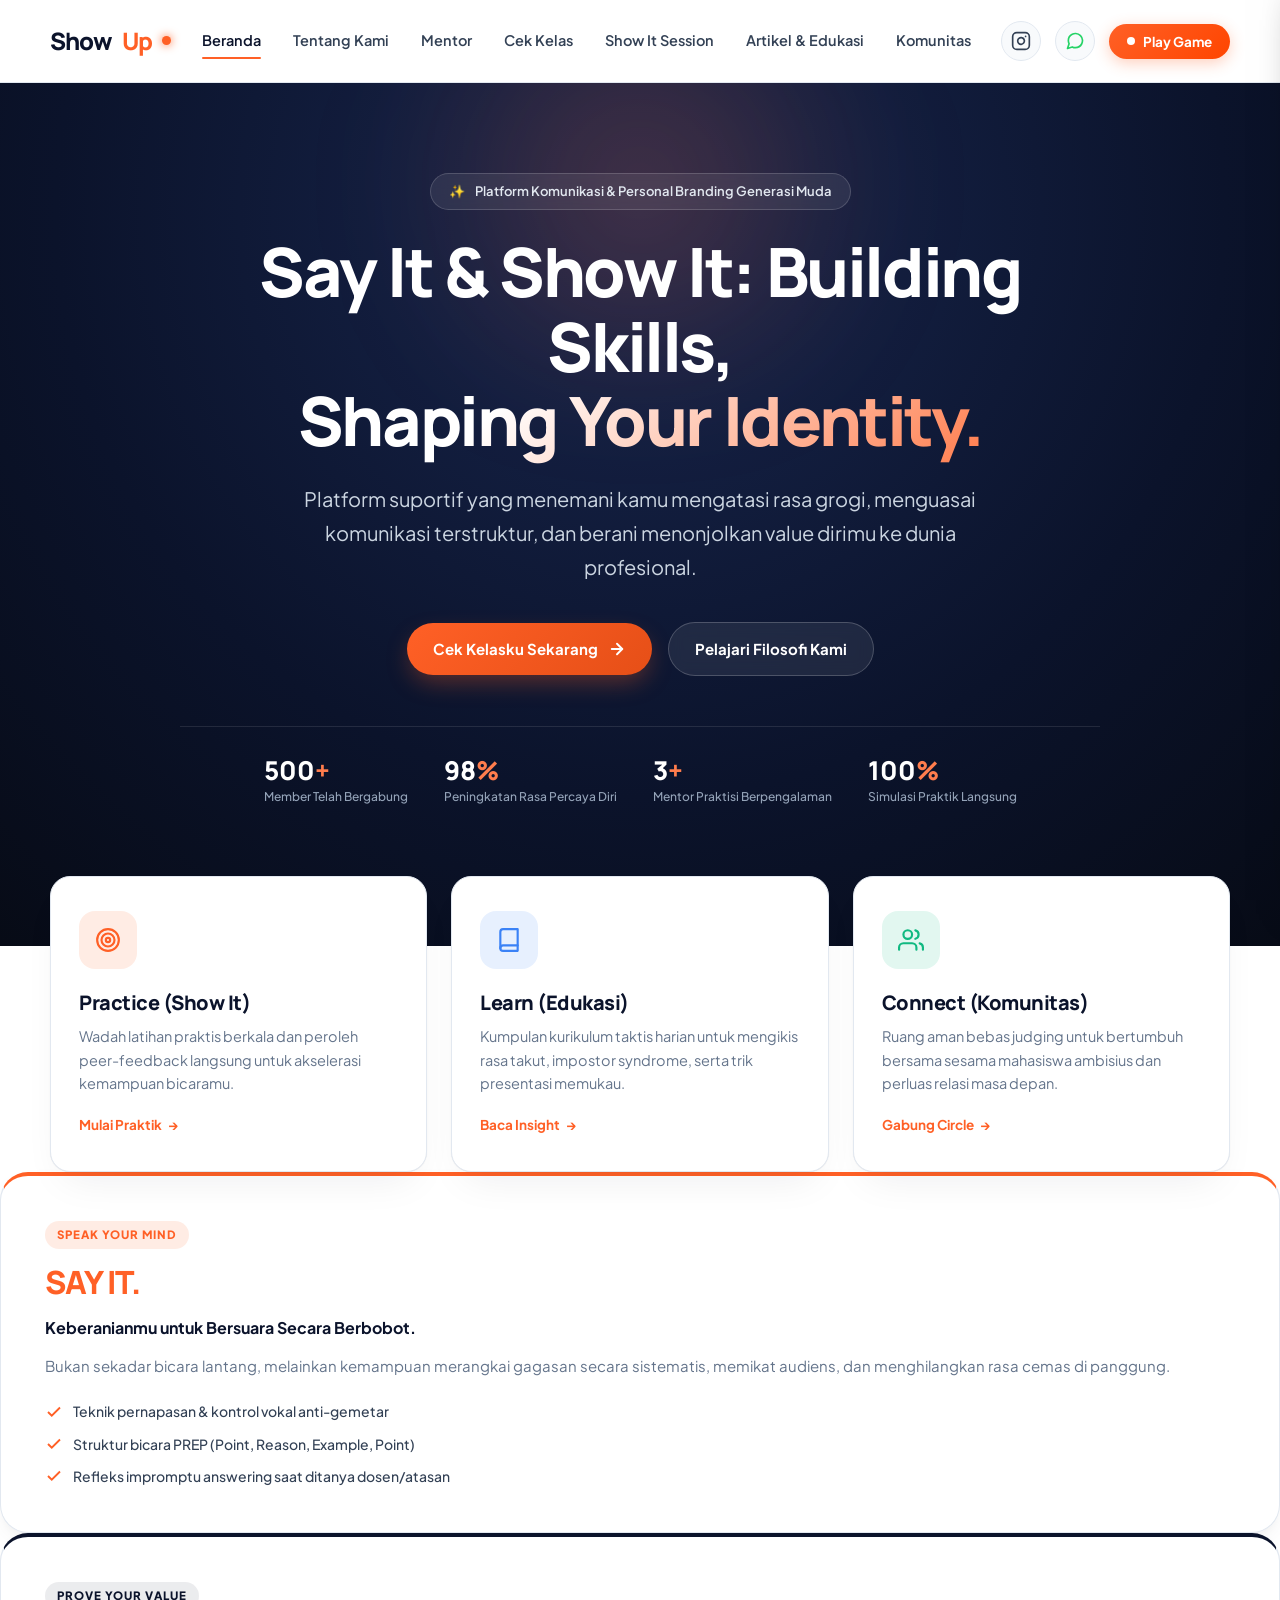
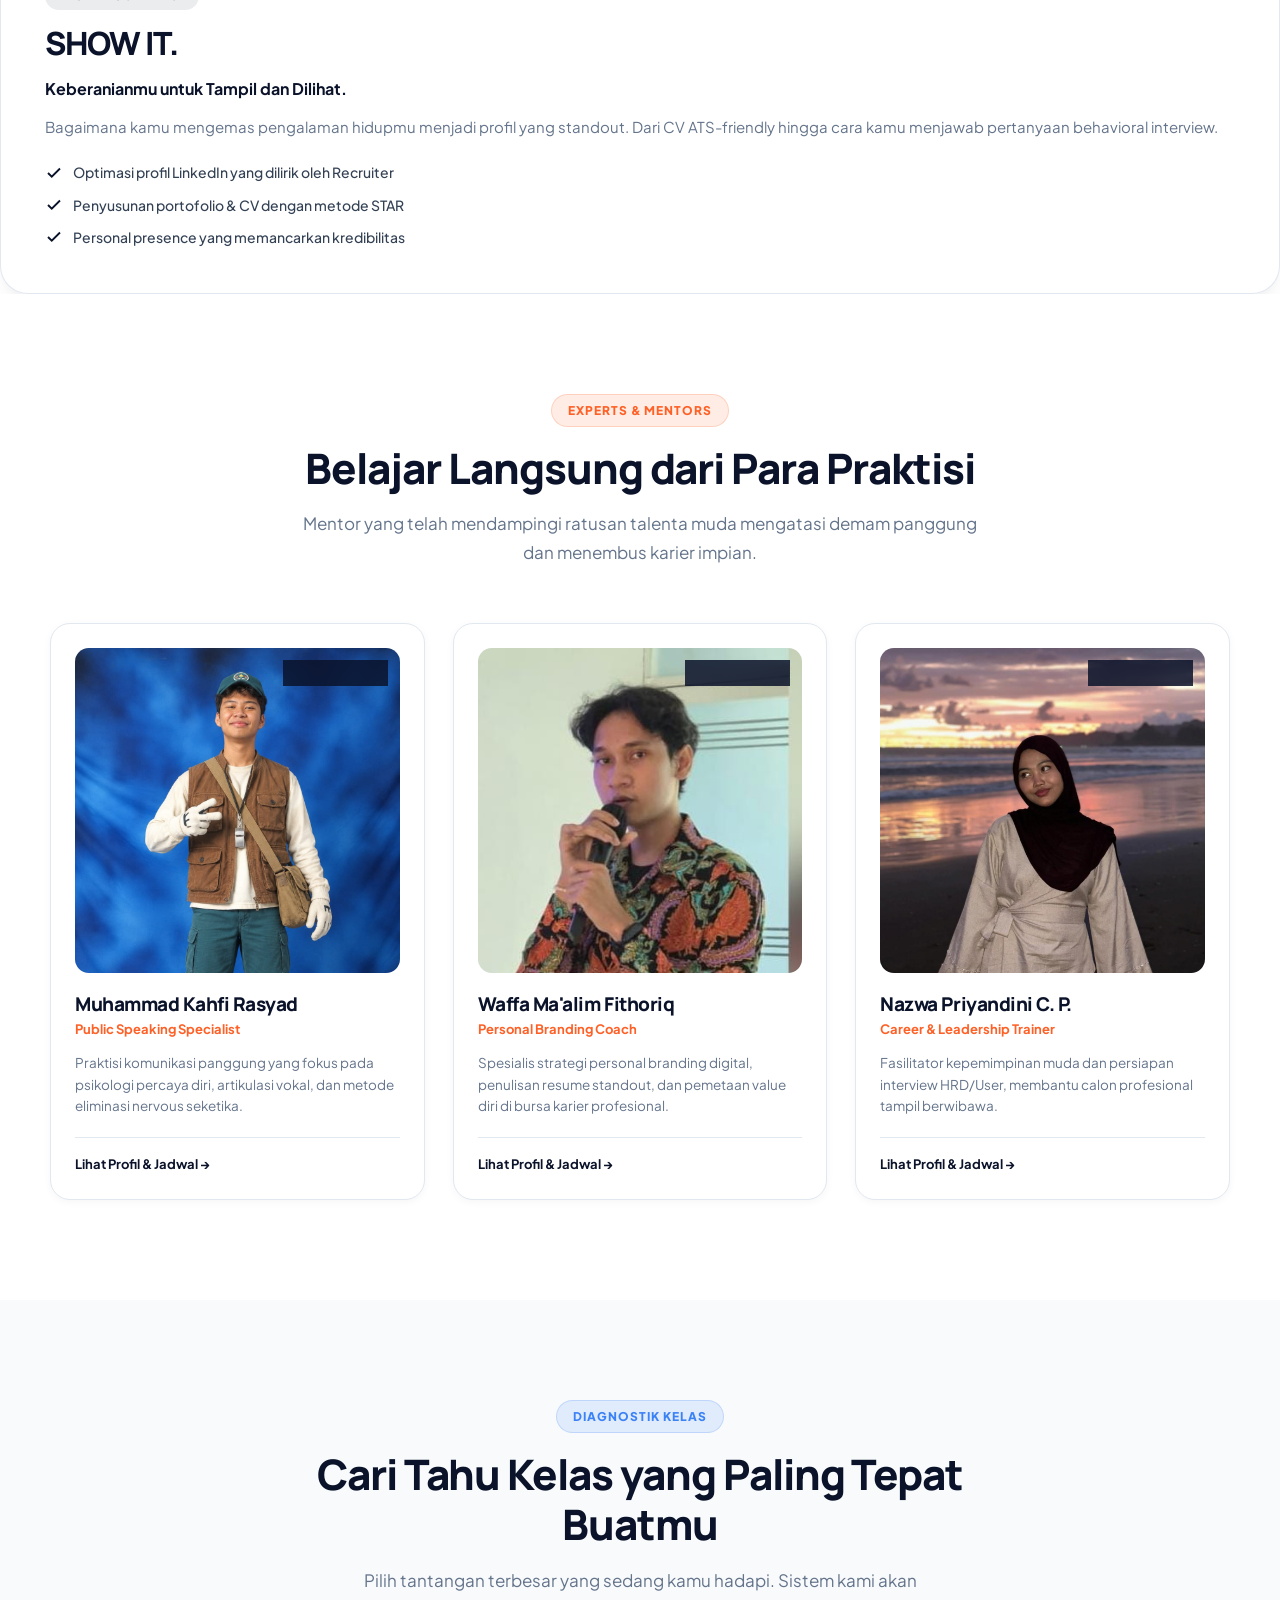
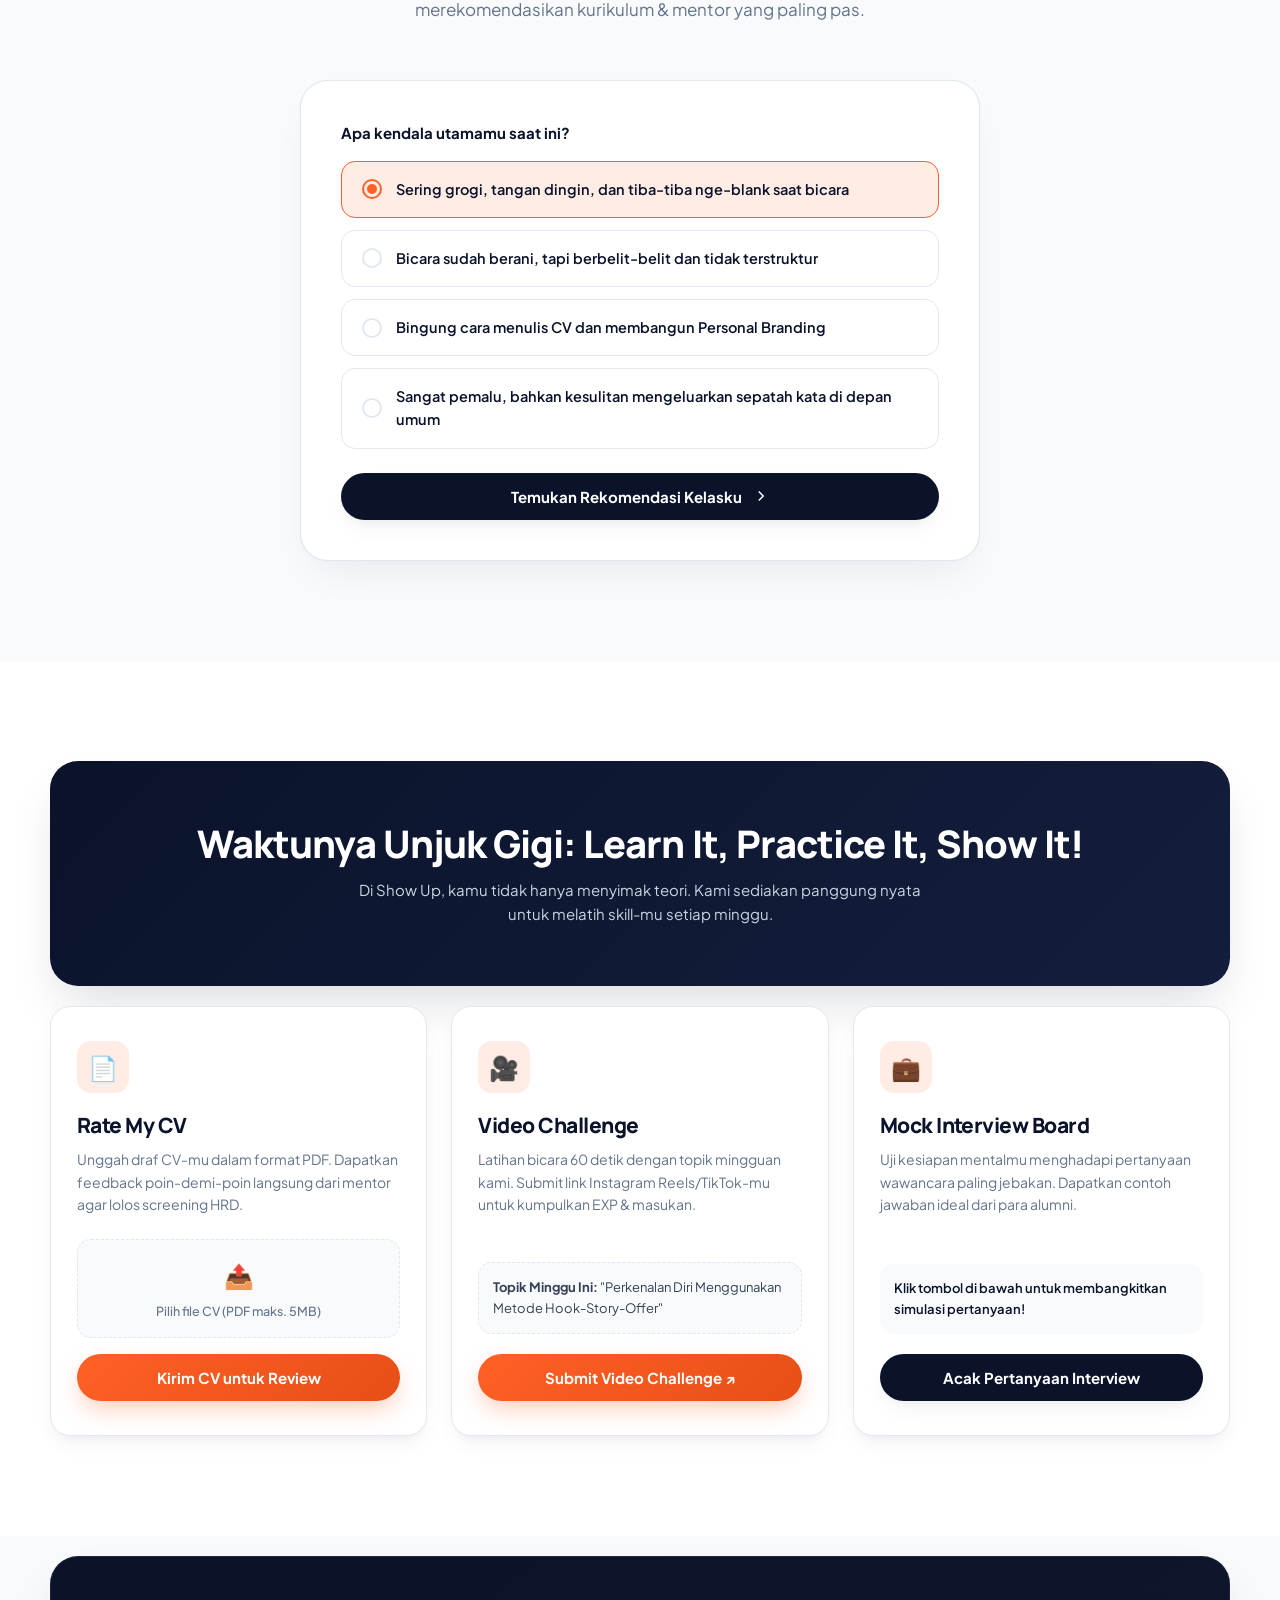
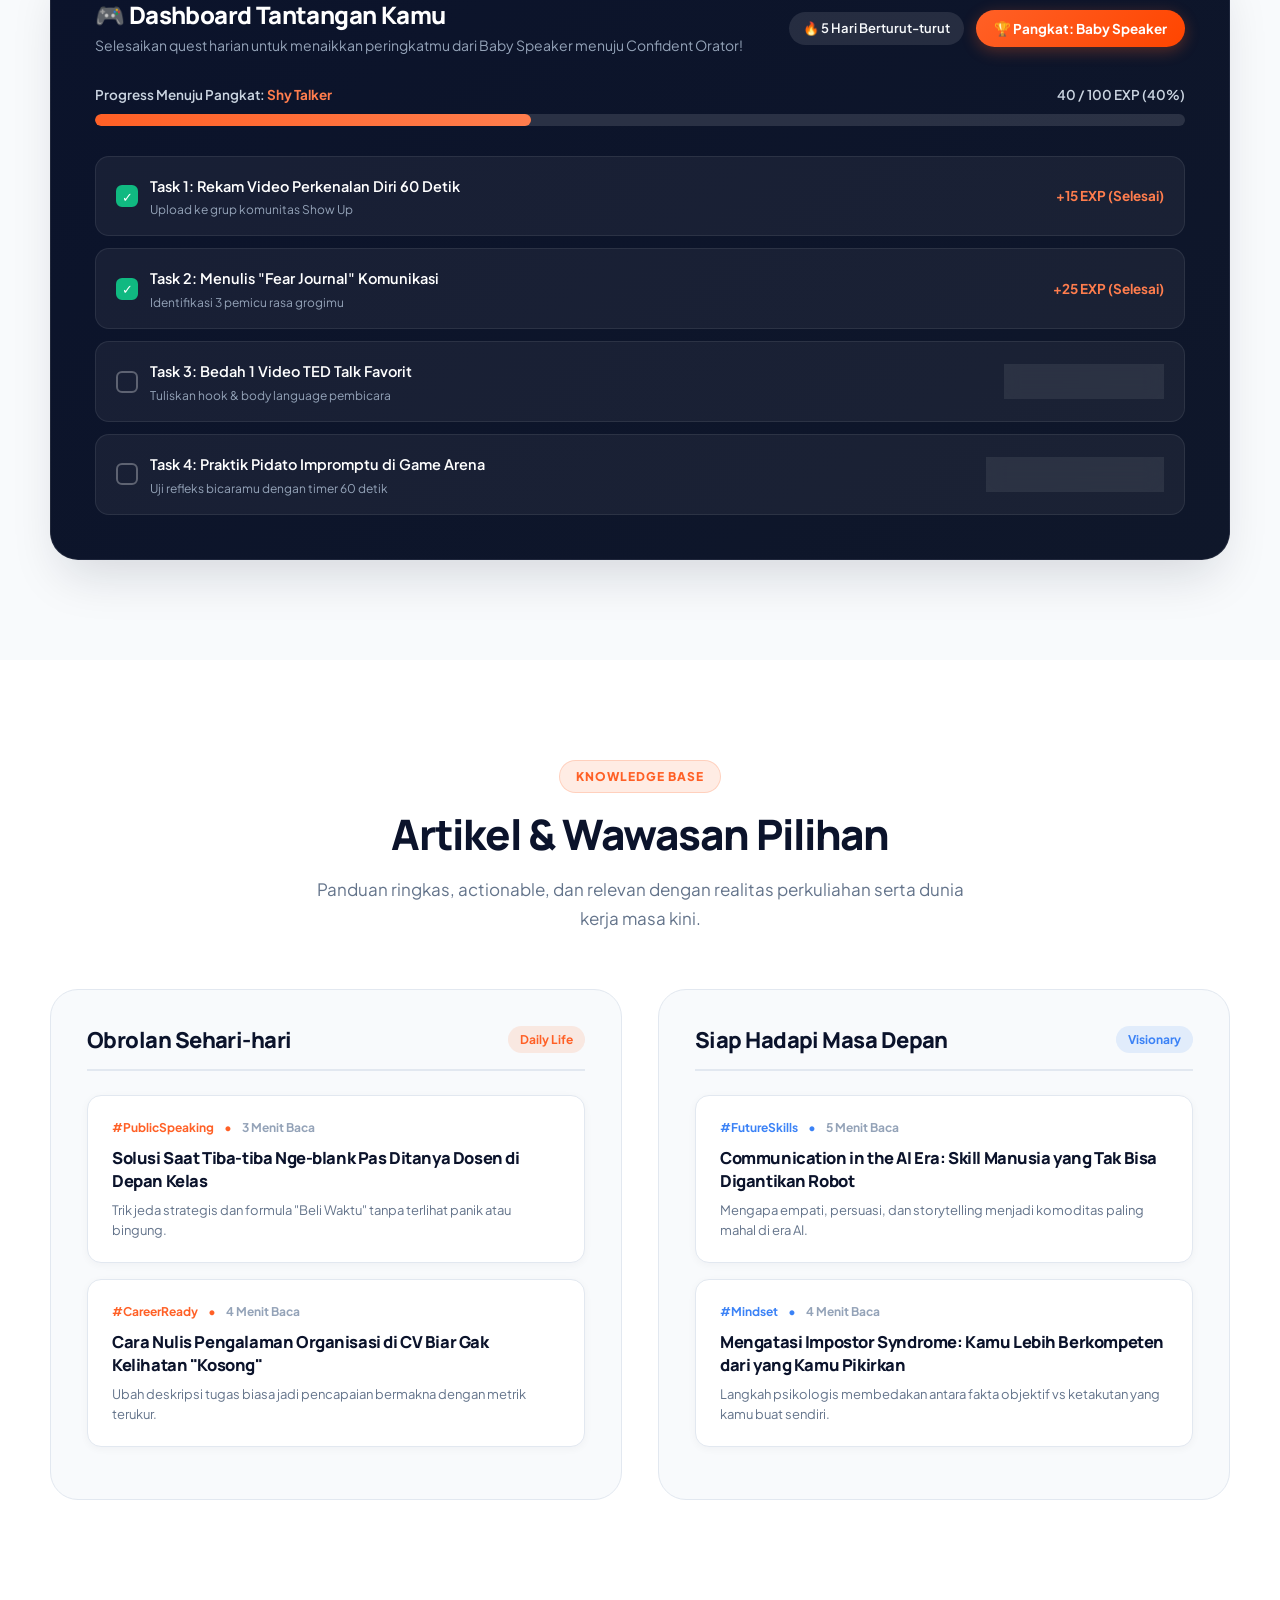
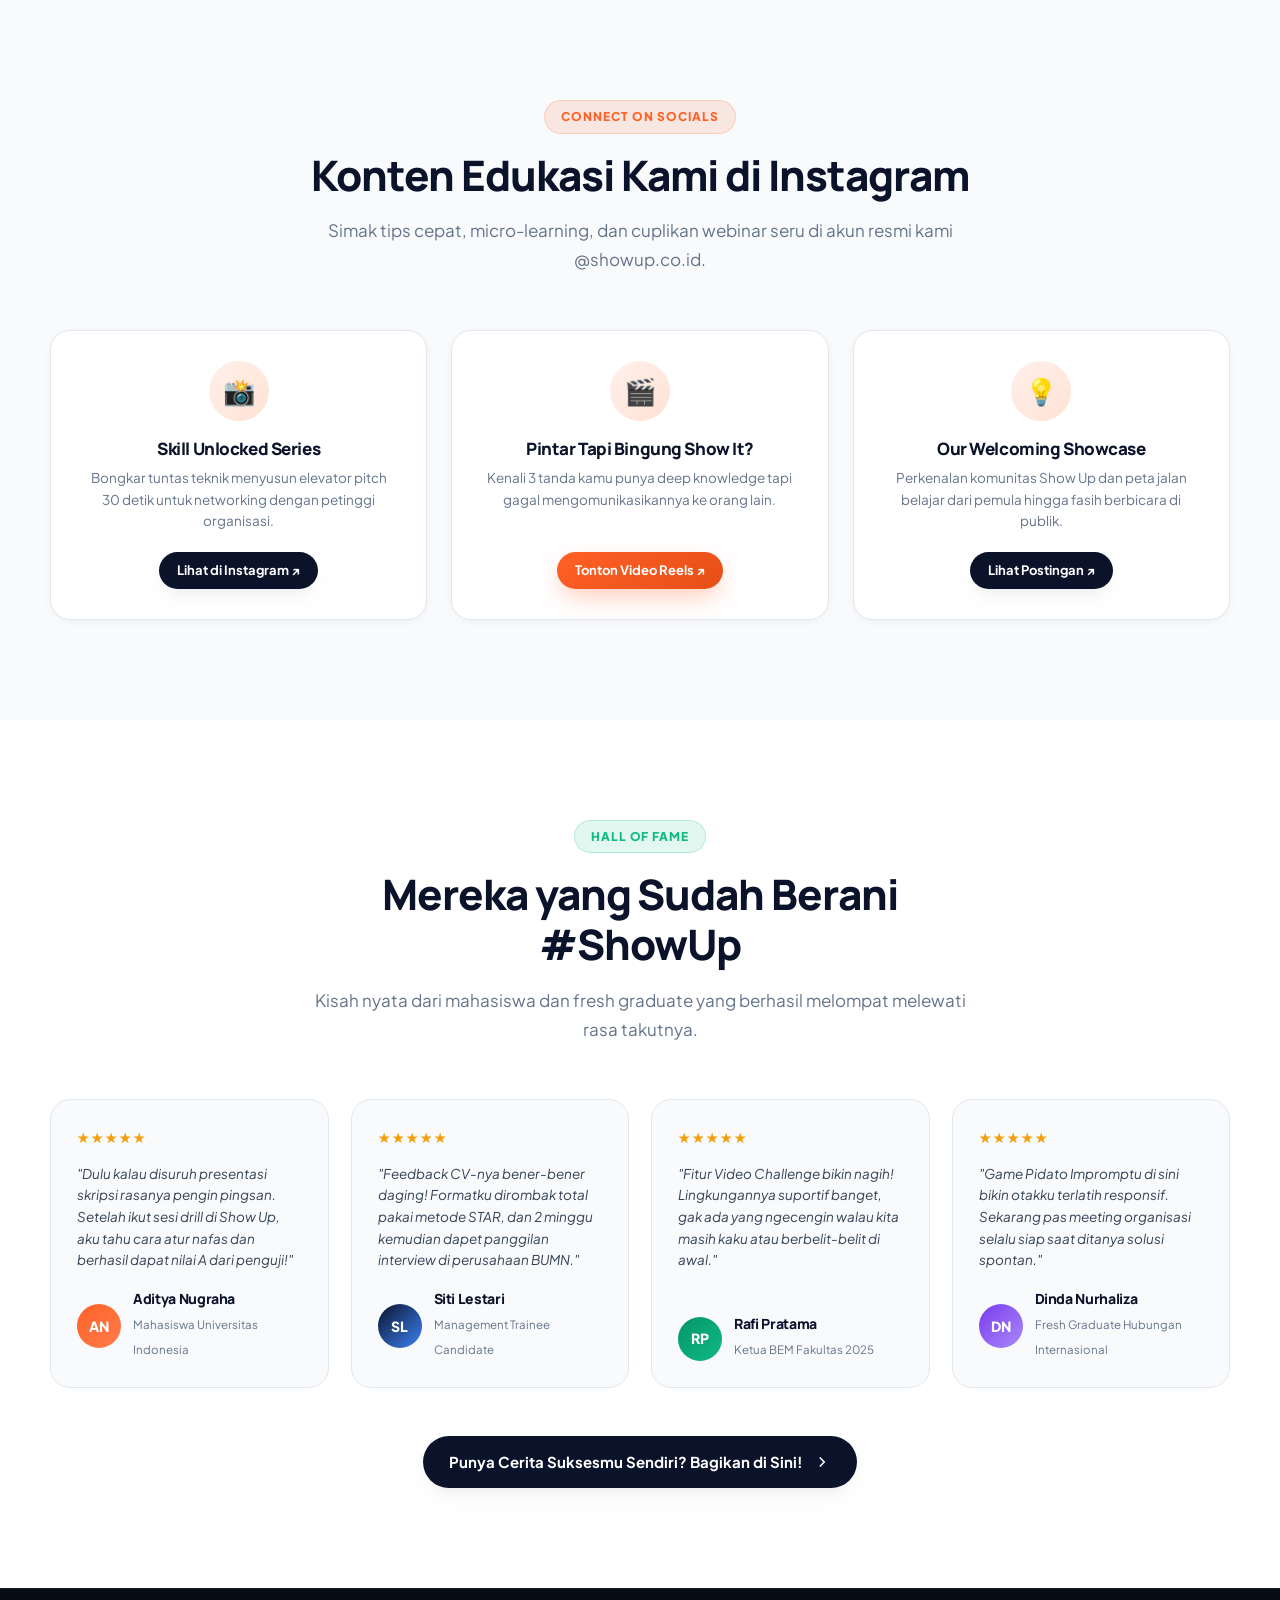
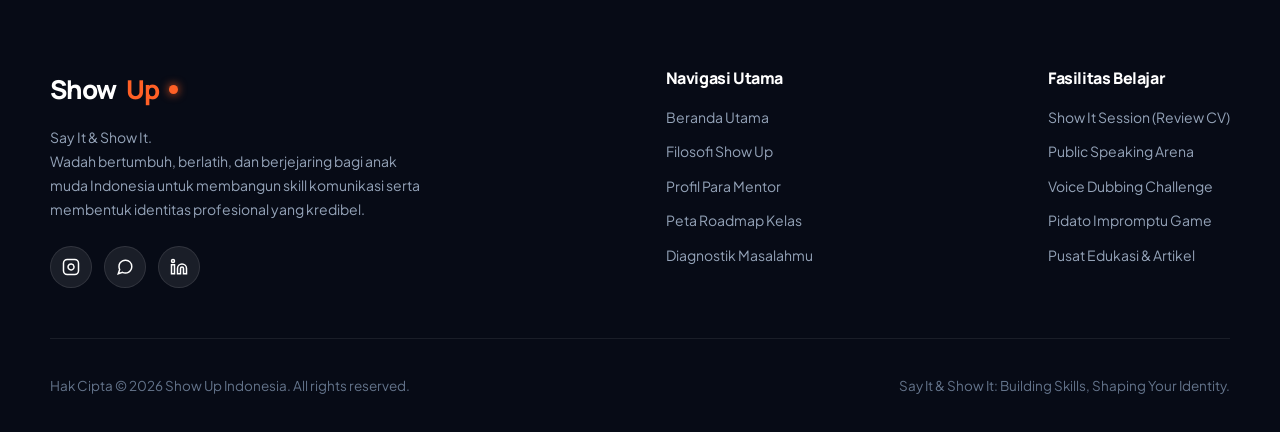
==== commit 3650902e: "warrarara" ====
--- a/index.html
+++ b/index.html
@@ -313,11 +313,13 @@
   transition: width 0.25s ease;
 }
 
-.navlinks a:hover {
+.navlinks a:hover,
+.navlinks a.active {
   color: var(--navy-900);
 }
 
-.navlinks a:hover::after {
+.navlinks a:hover::after,
+.navlinks a.active::after {
   width: 100%;
 }
 
@@ -1733,7 +1735,7 @@
 
     <!-- Desktop Navigation Links -->
     <nav class="navlinks" aria-label="Main Navigation">
-      <a href="#home">Beranda</a>
+      <a href="#home" class="active">Beranda</a>
       <a href="#about">Tentang Kami</a>
       <a href="#our-mentors">Mentor</a>
       <a href="rasyad.html">Cek Kelas</a>
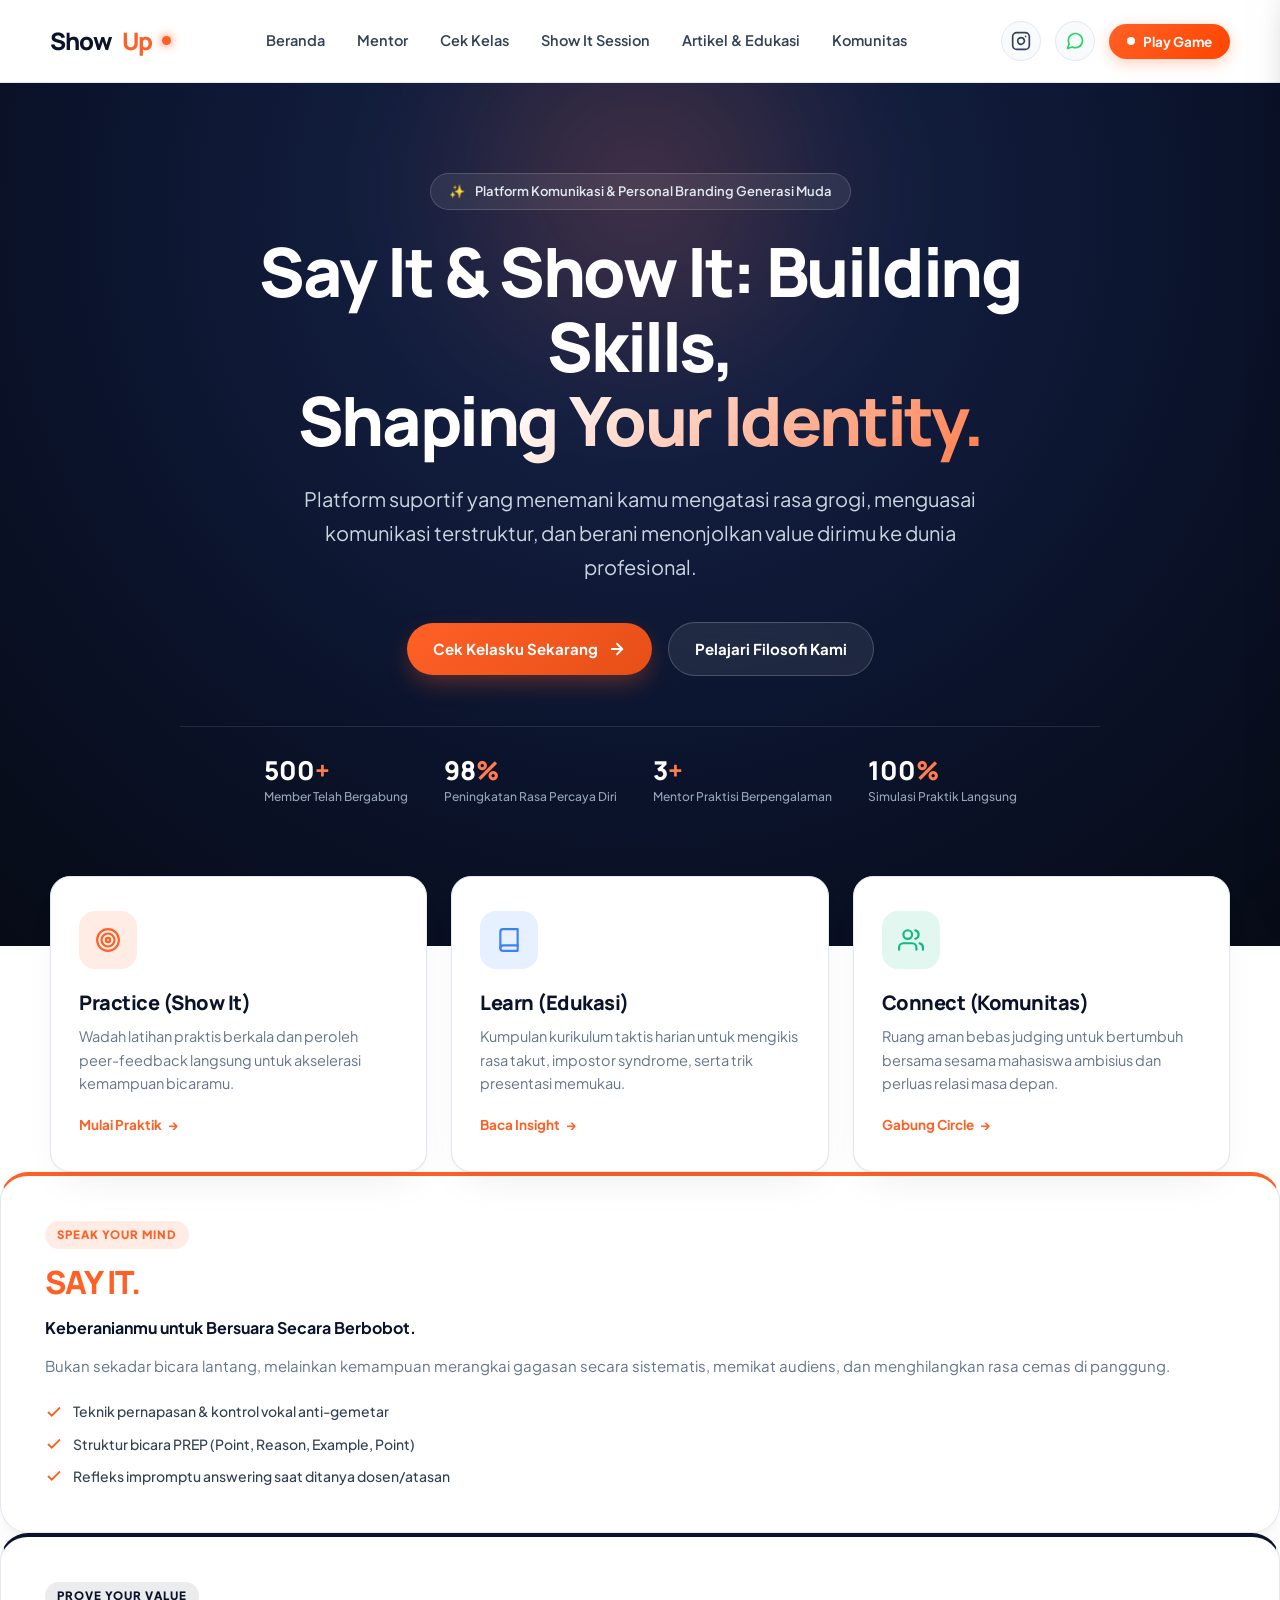
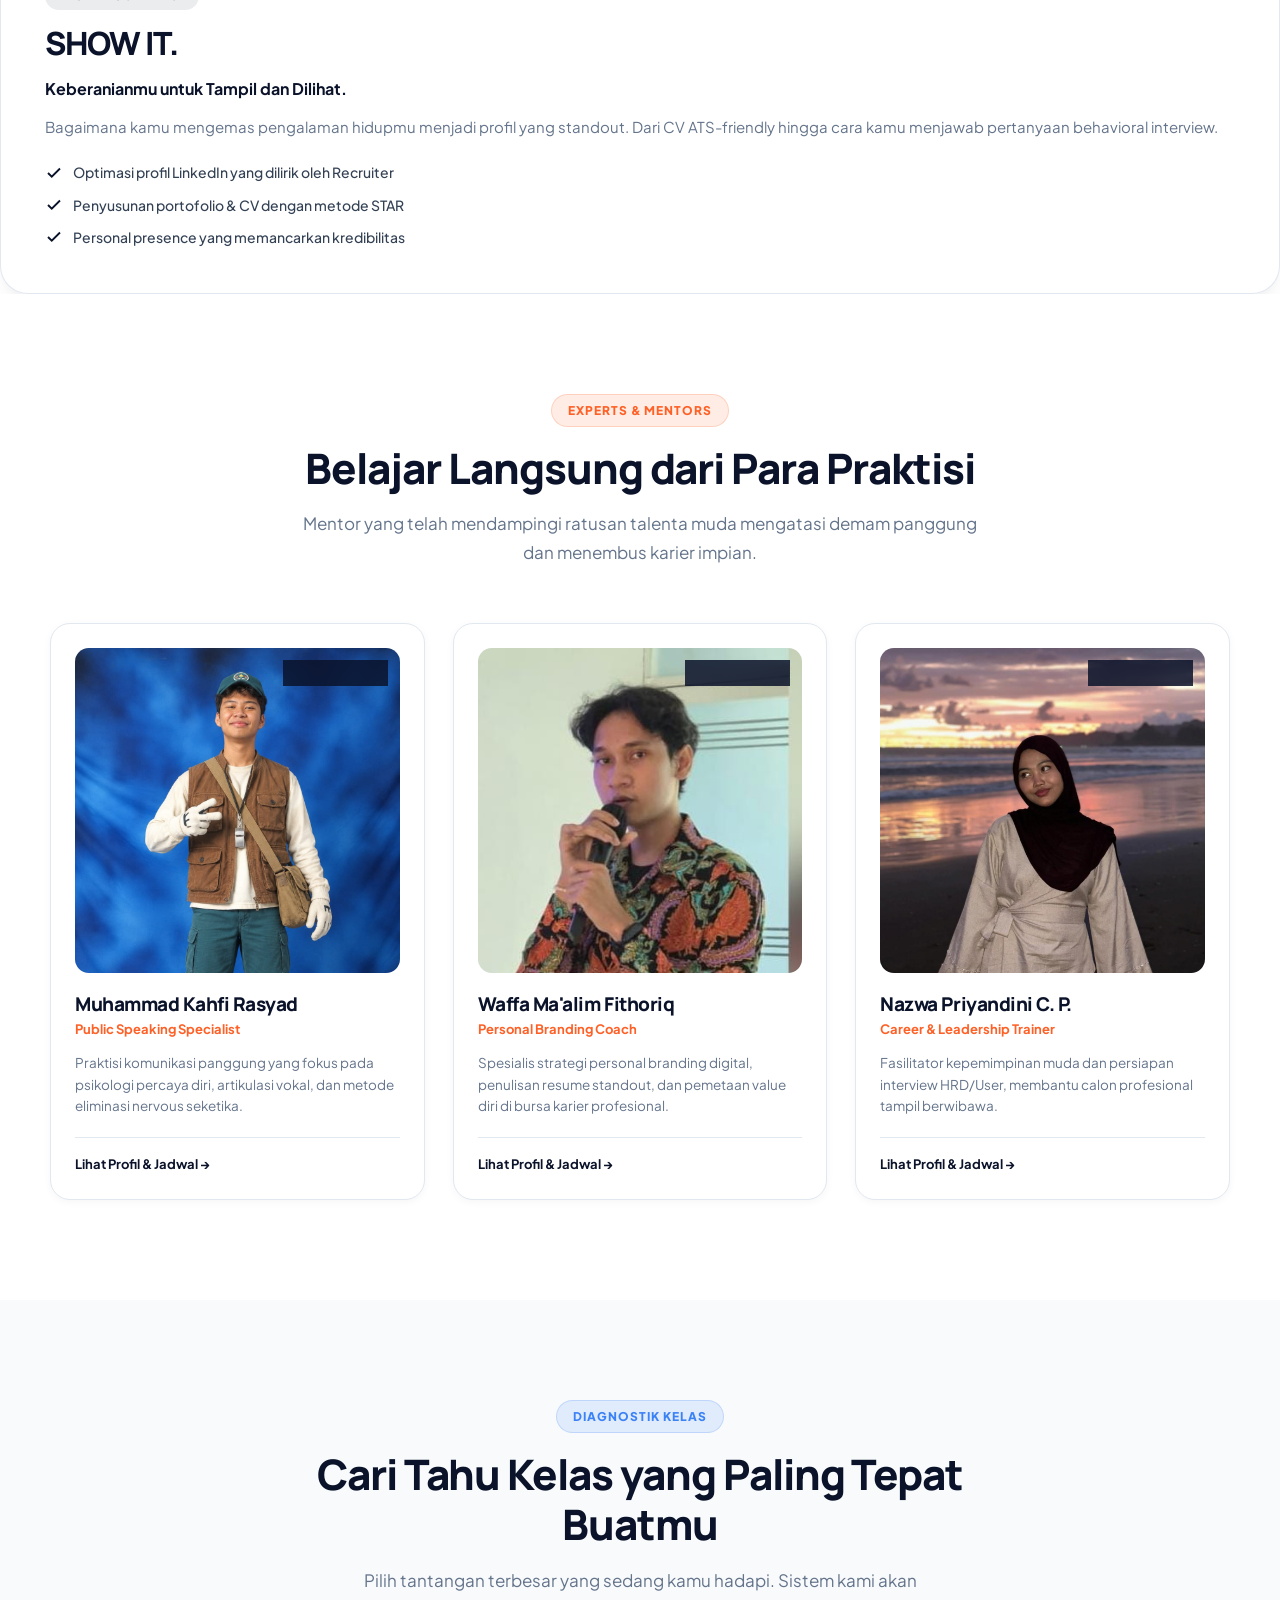
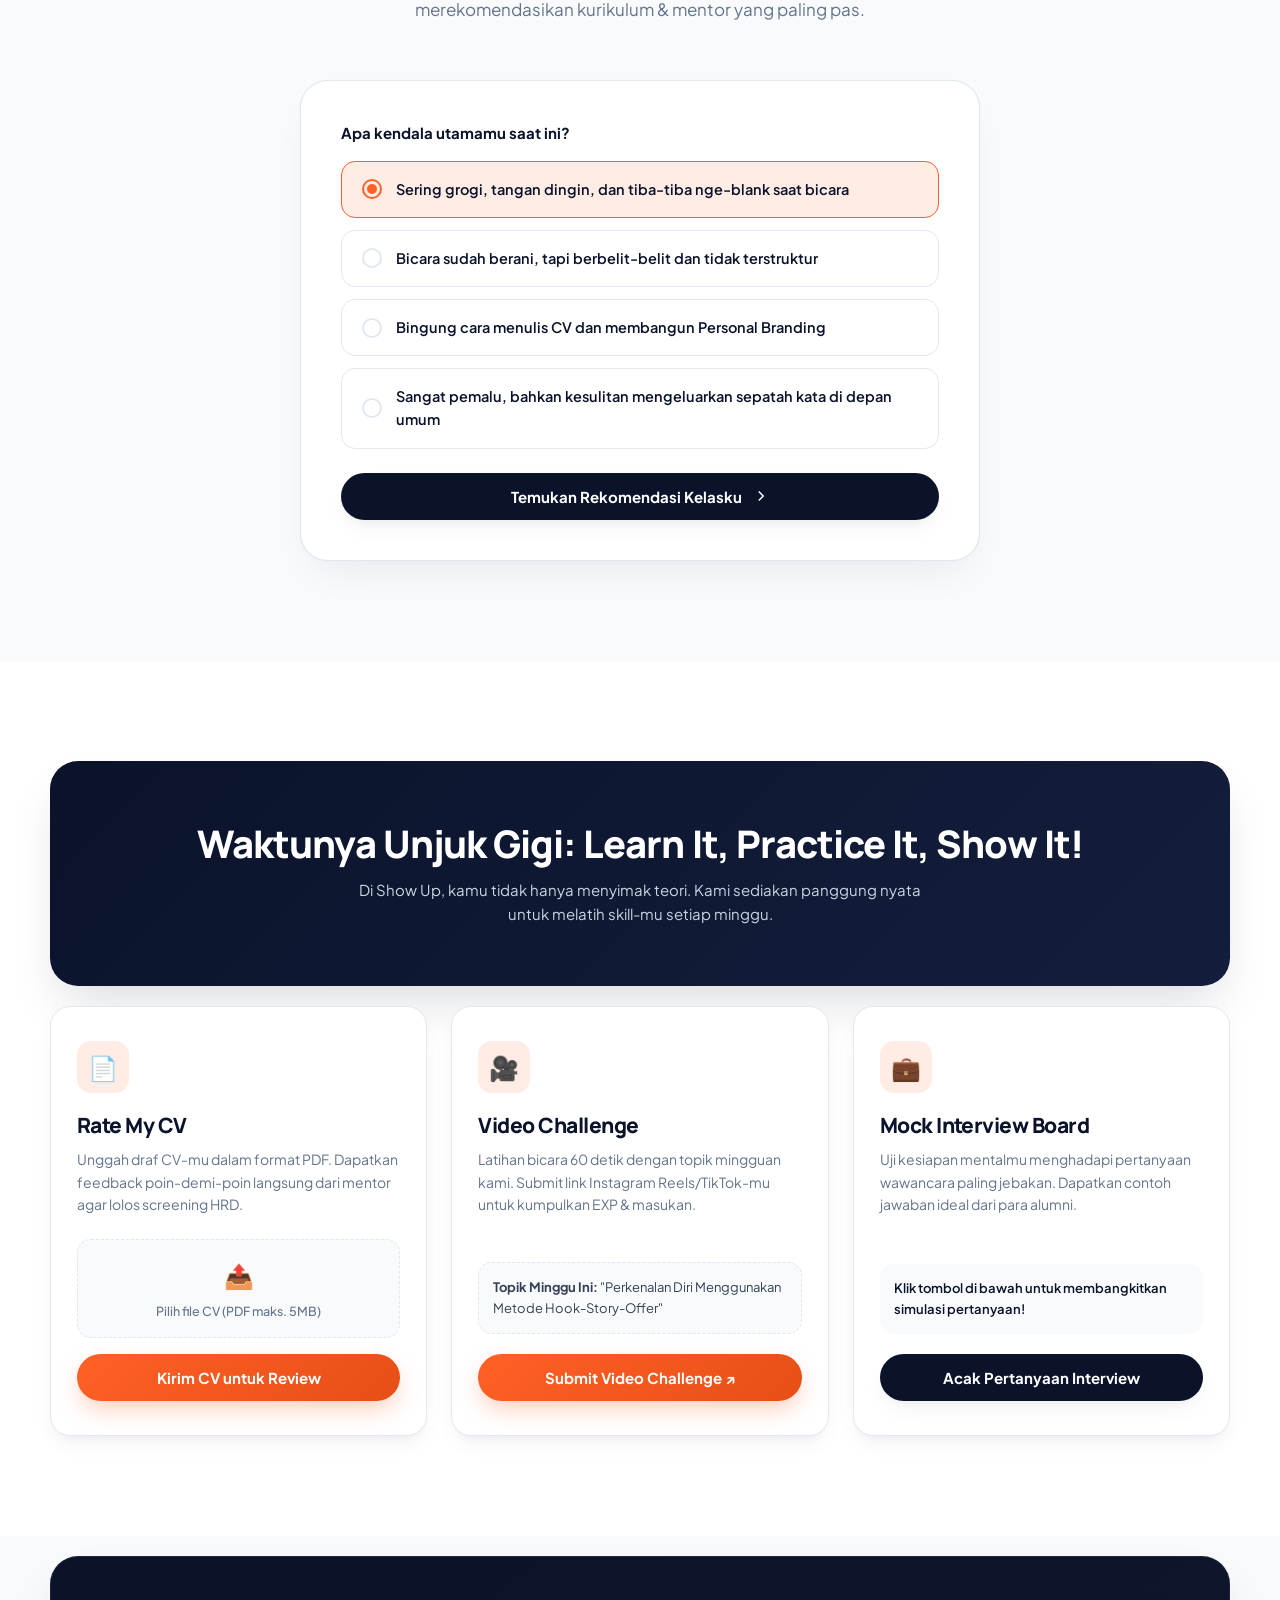
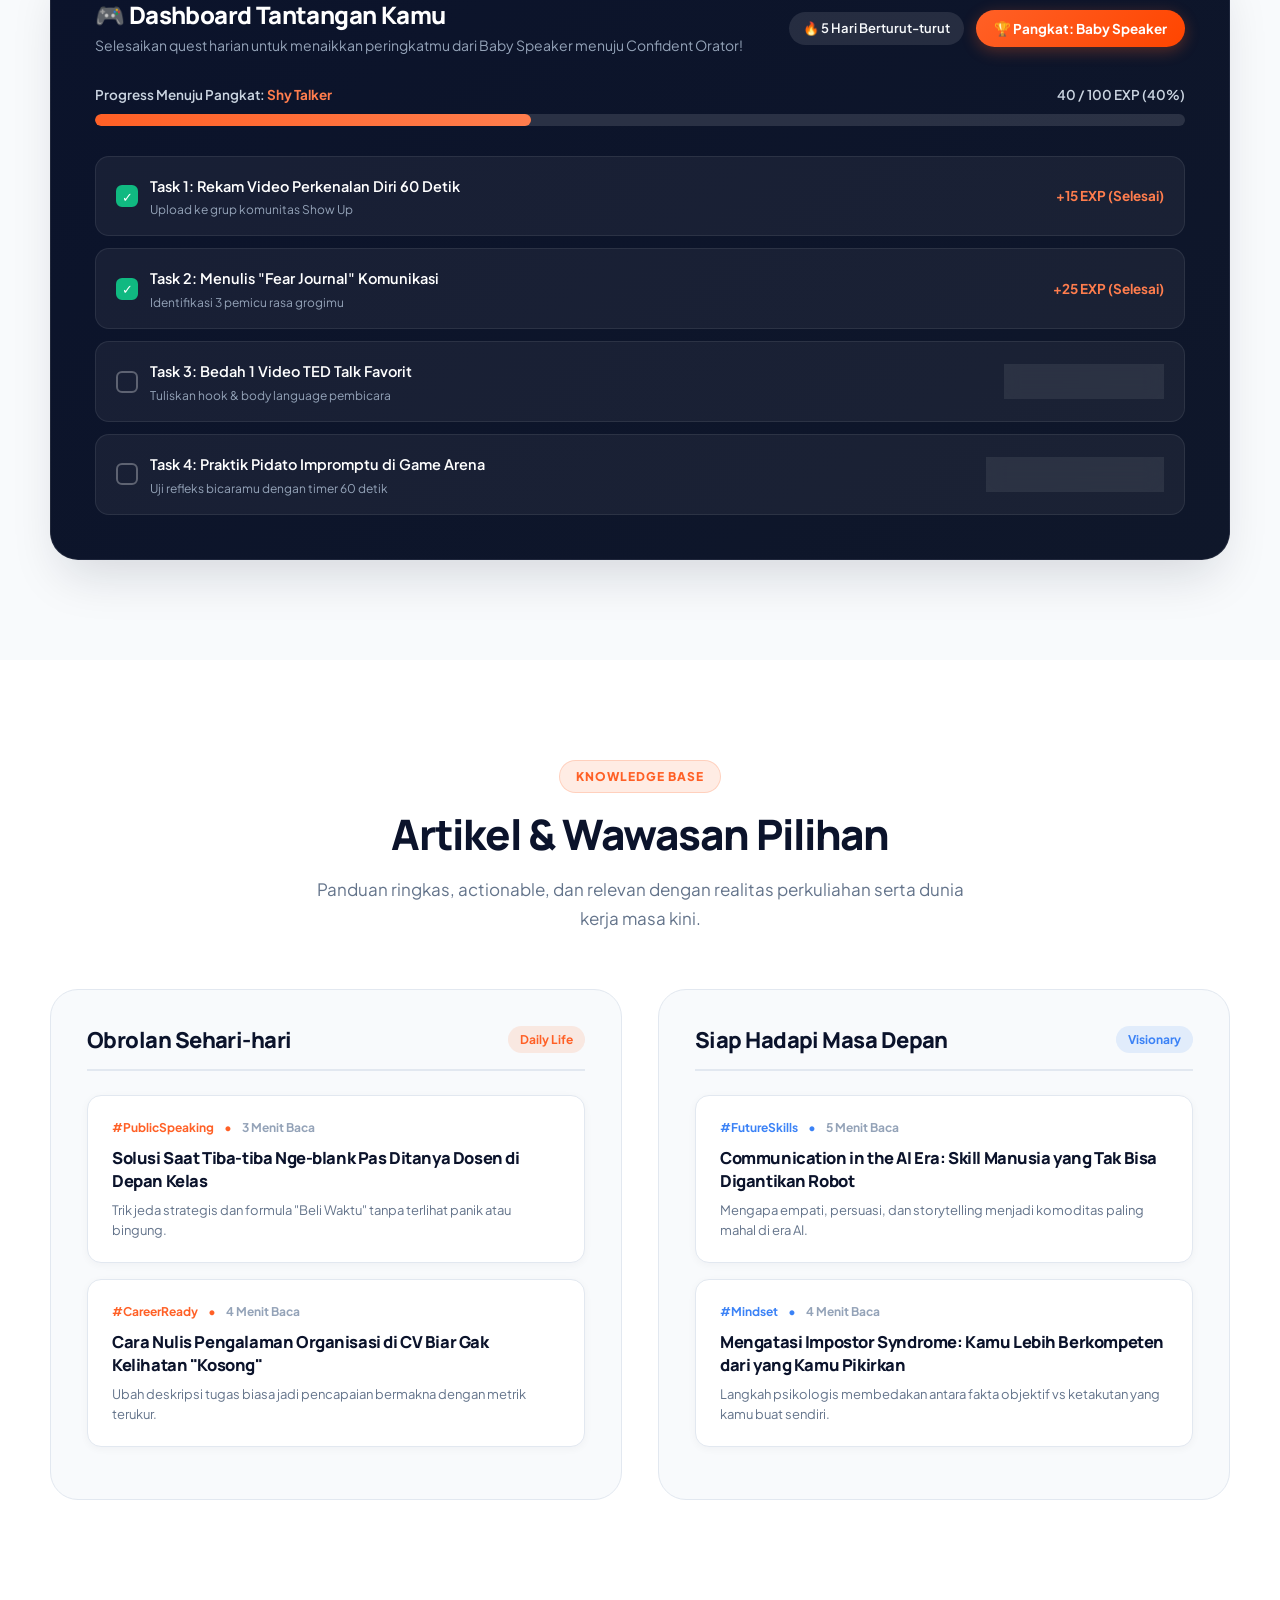
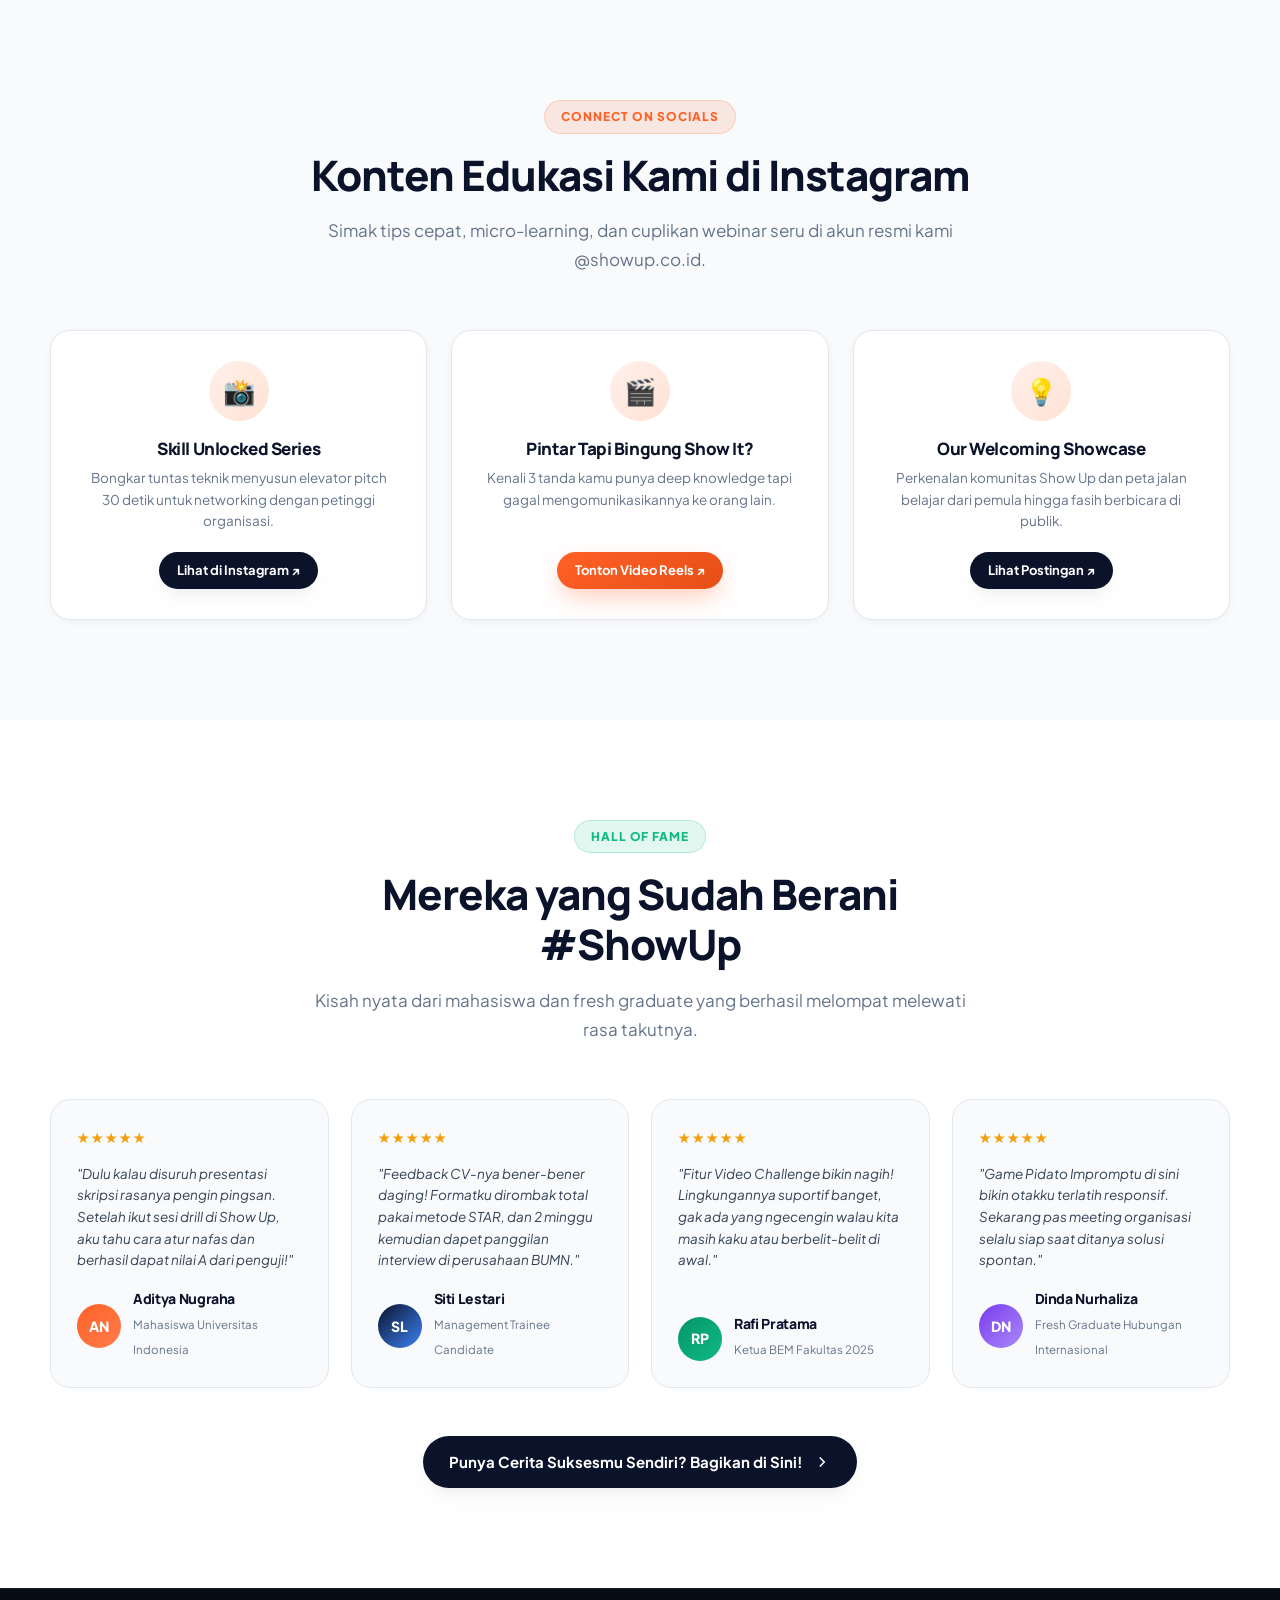
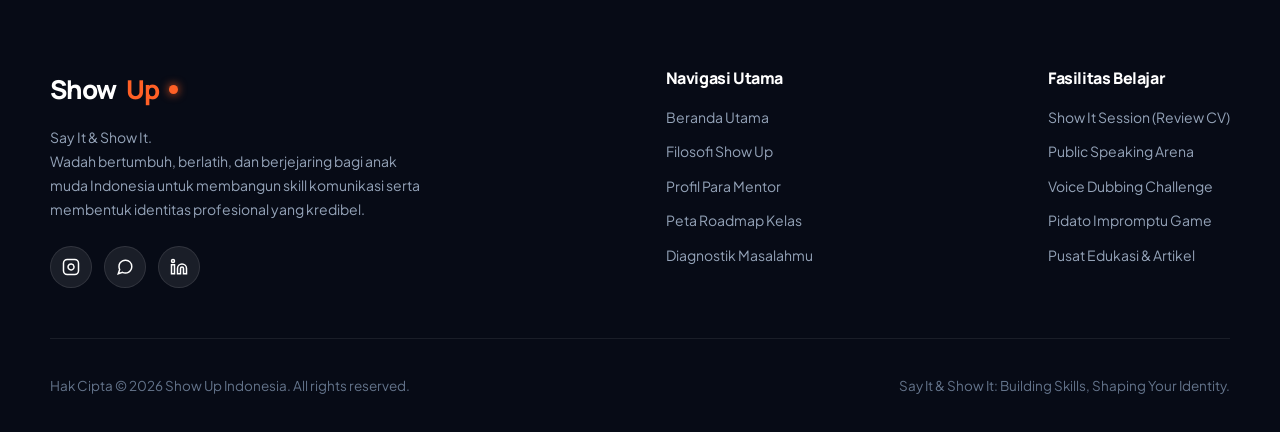
==== commit 30af0aaf: "wawjaas" ====
--- a/index.html
+++ b/index.html
@@ -313,13 +313,11 @@
   transition: width 0.25s ease;
 }
 
-.navlinks a:hover,
-.navlinks a.active {
+.navlinks a:hover {
   color: var(--navy-900);
 }
 
-.navlinks a:hover::after,
-.navlinks a.active::after {
+.navlinks a:hover::after {
   width: 100%;
 }
 
@@ -1735,14 +1733,14 @@
 
     <!-- Desktop Navigation Links -->
     <nav class="navlinks" aria-label="Main Navigation">
-      <a href="#home" class="active">Beranda</a>
-      <a href="#about">Tentang Kami</a>
-      <a href="#our-mentors">Mentor</a>
+      <a href="#home">Beranda</a>
+    <a href="#our-mentors">Mentor</a>
       <a href="rasyad.html">Cek Kelas</a>
       <a href="#show-it">Show It Session</a>
       <a href="#artikel">Artikel & Edukasi</a>
       <a href="#komunitas">Komunitas</a>
     </nav>
+  
 
     <!-- Nav Action Buttons -->
     <div class="nav-right">
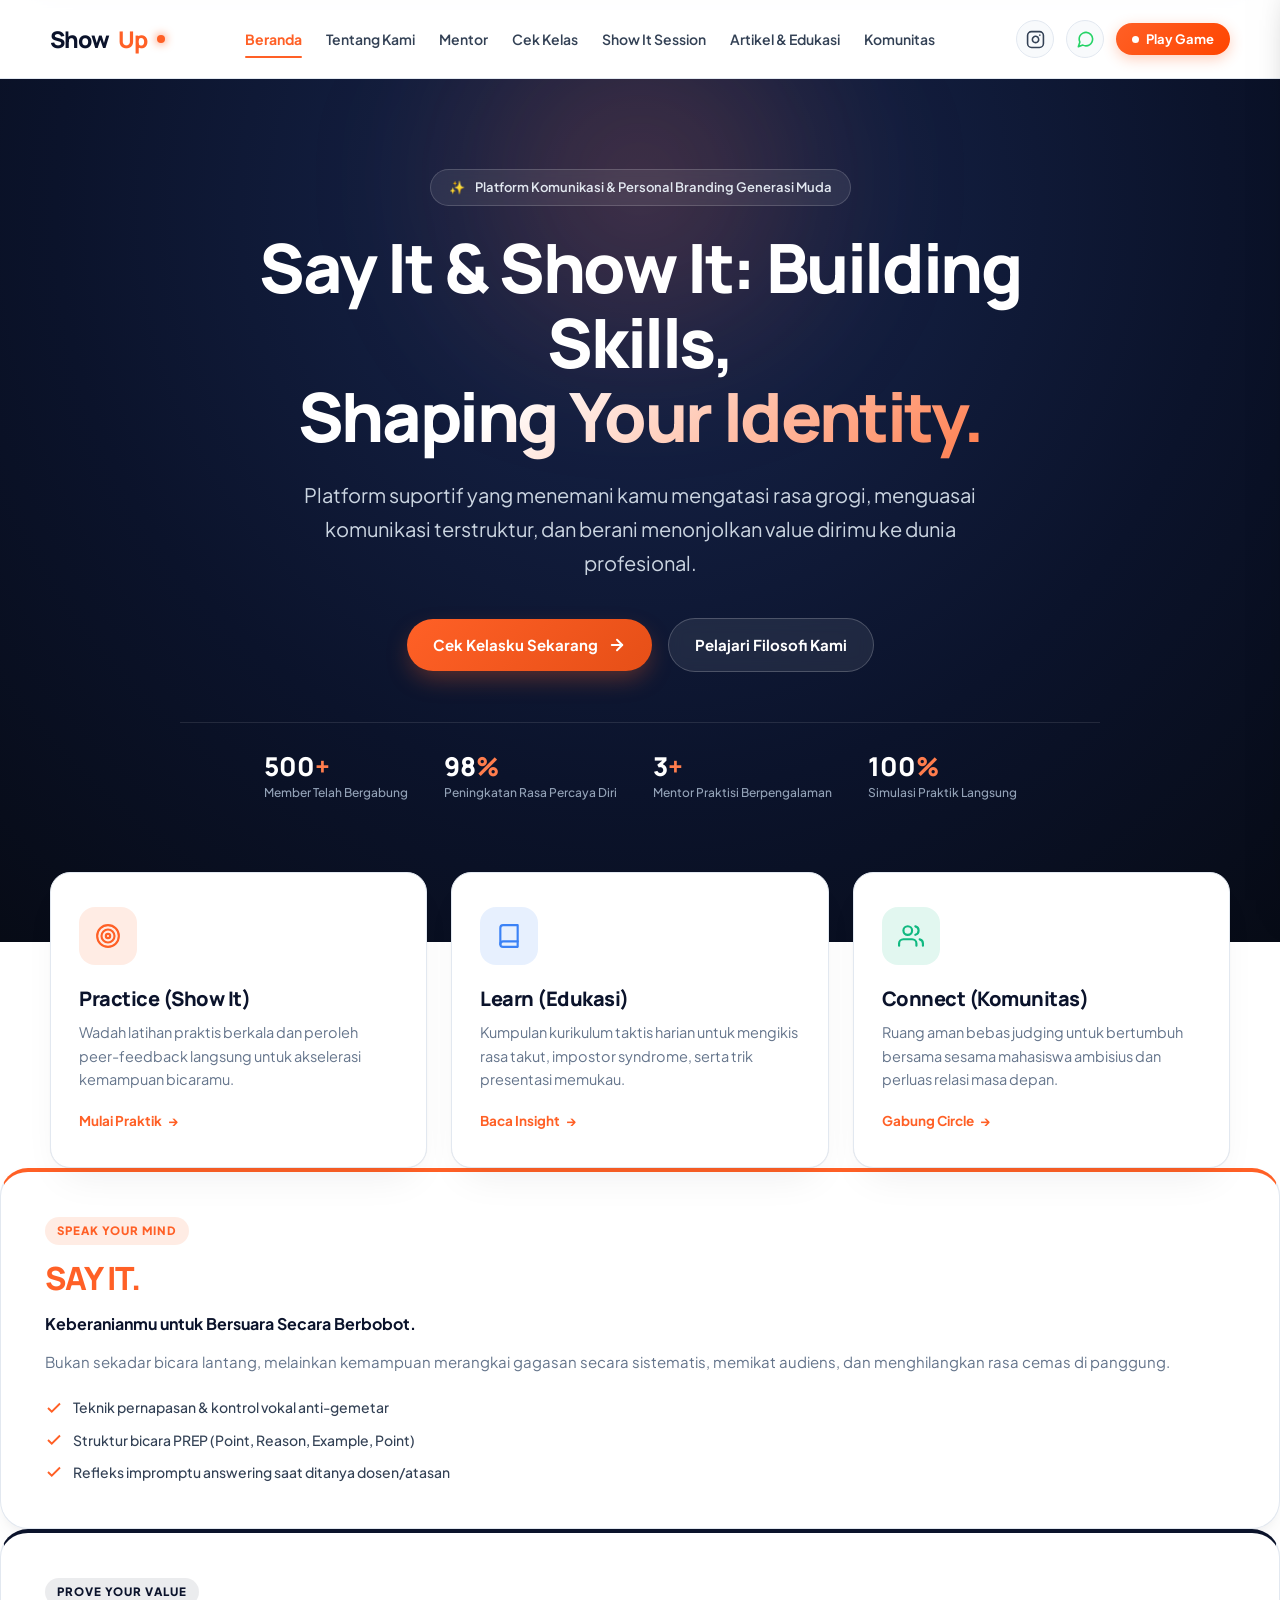
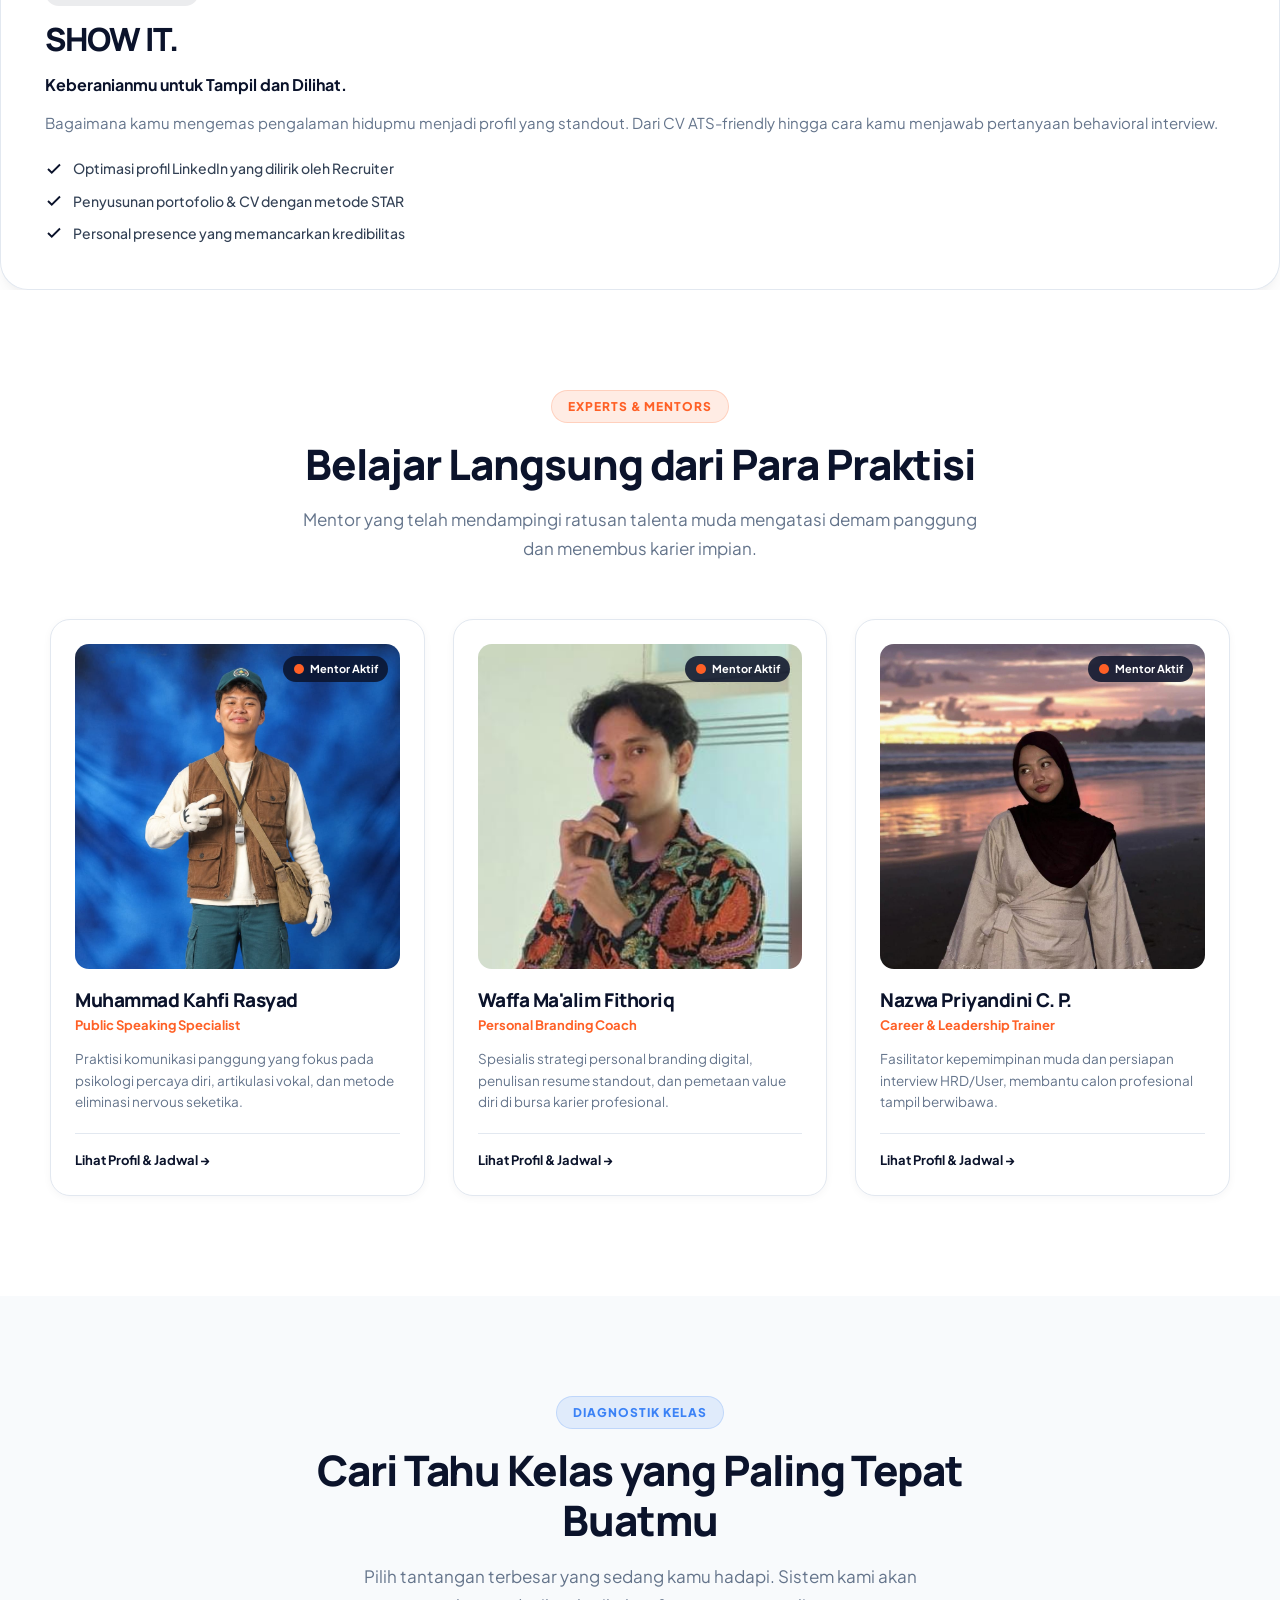
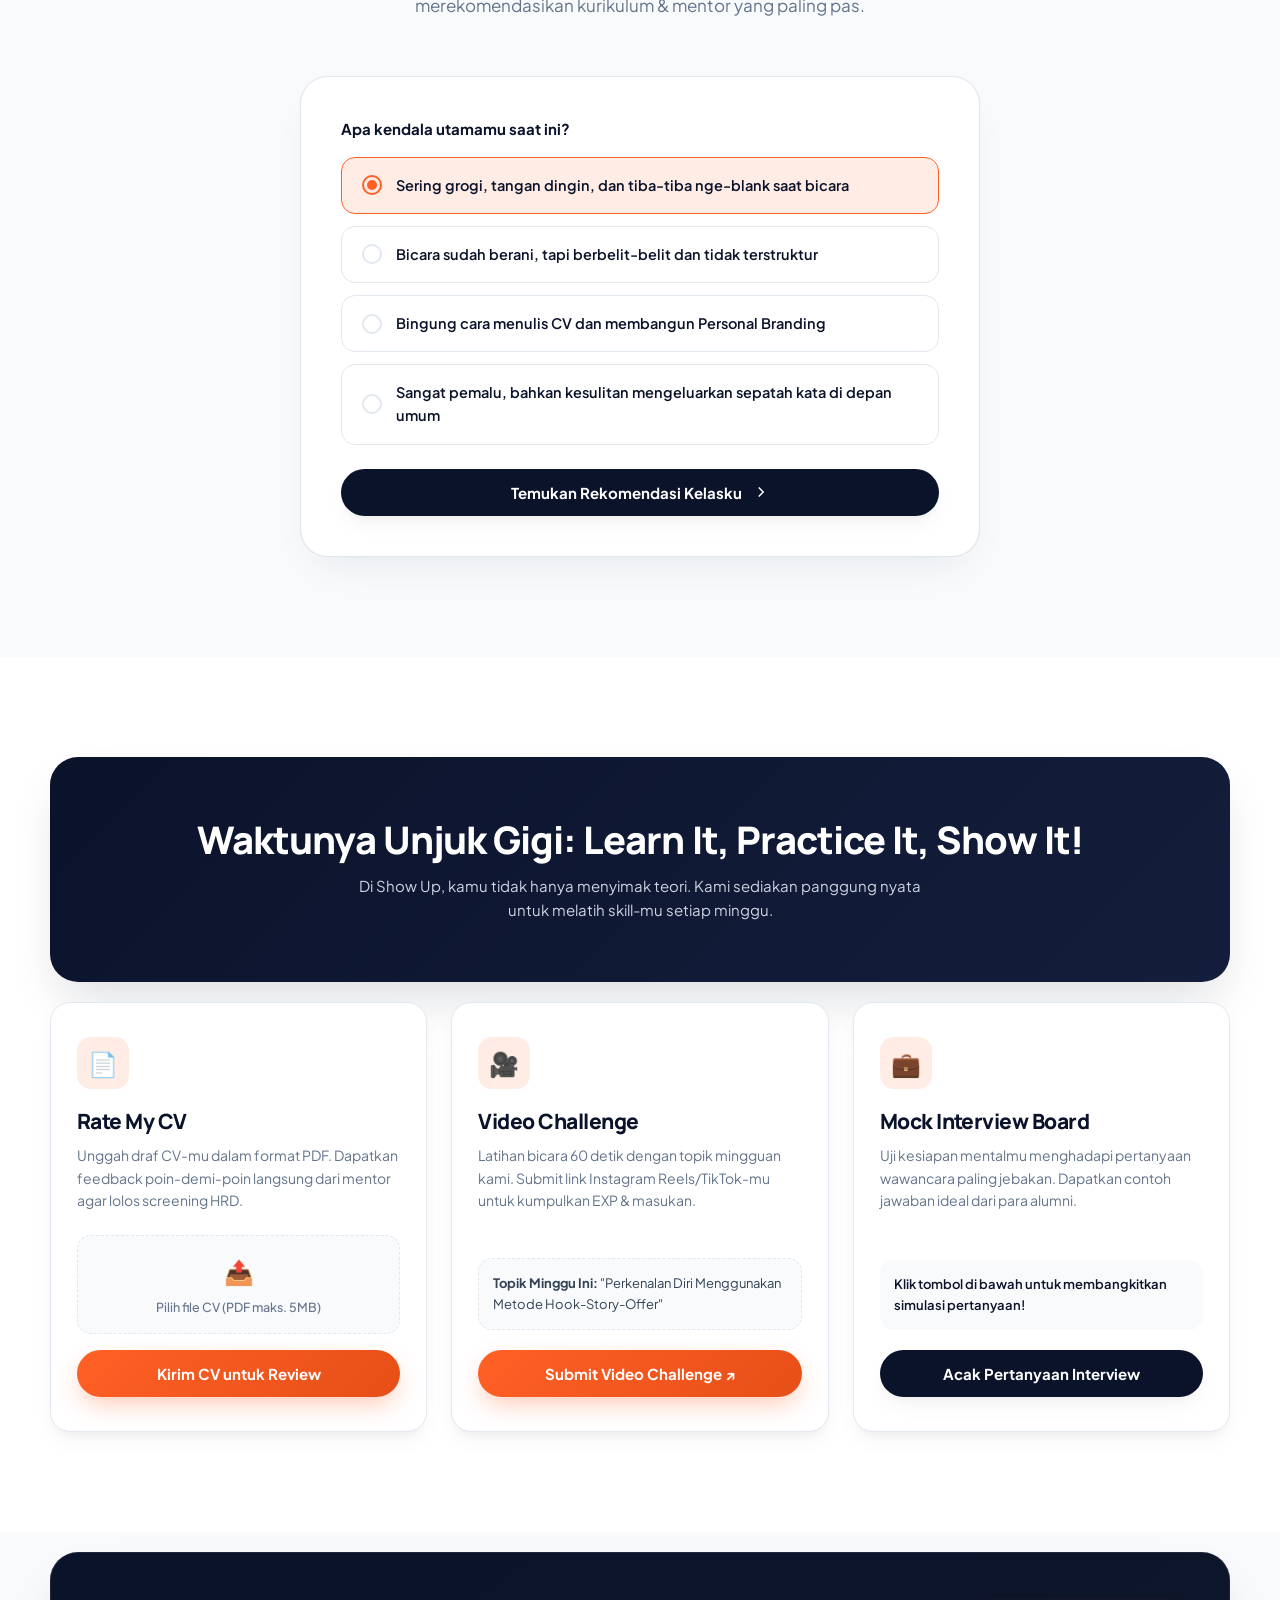
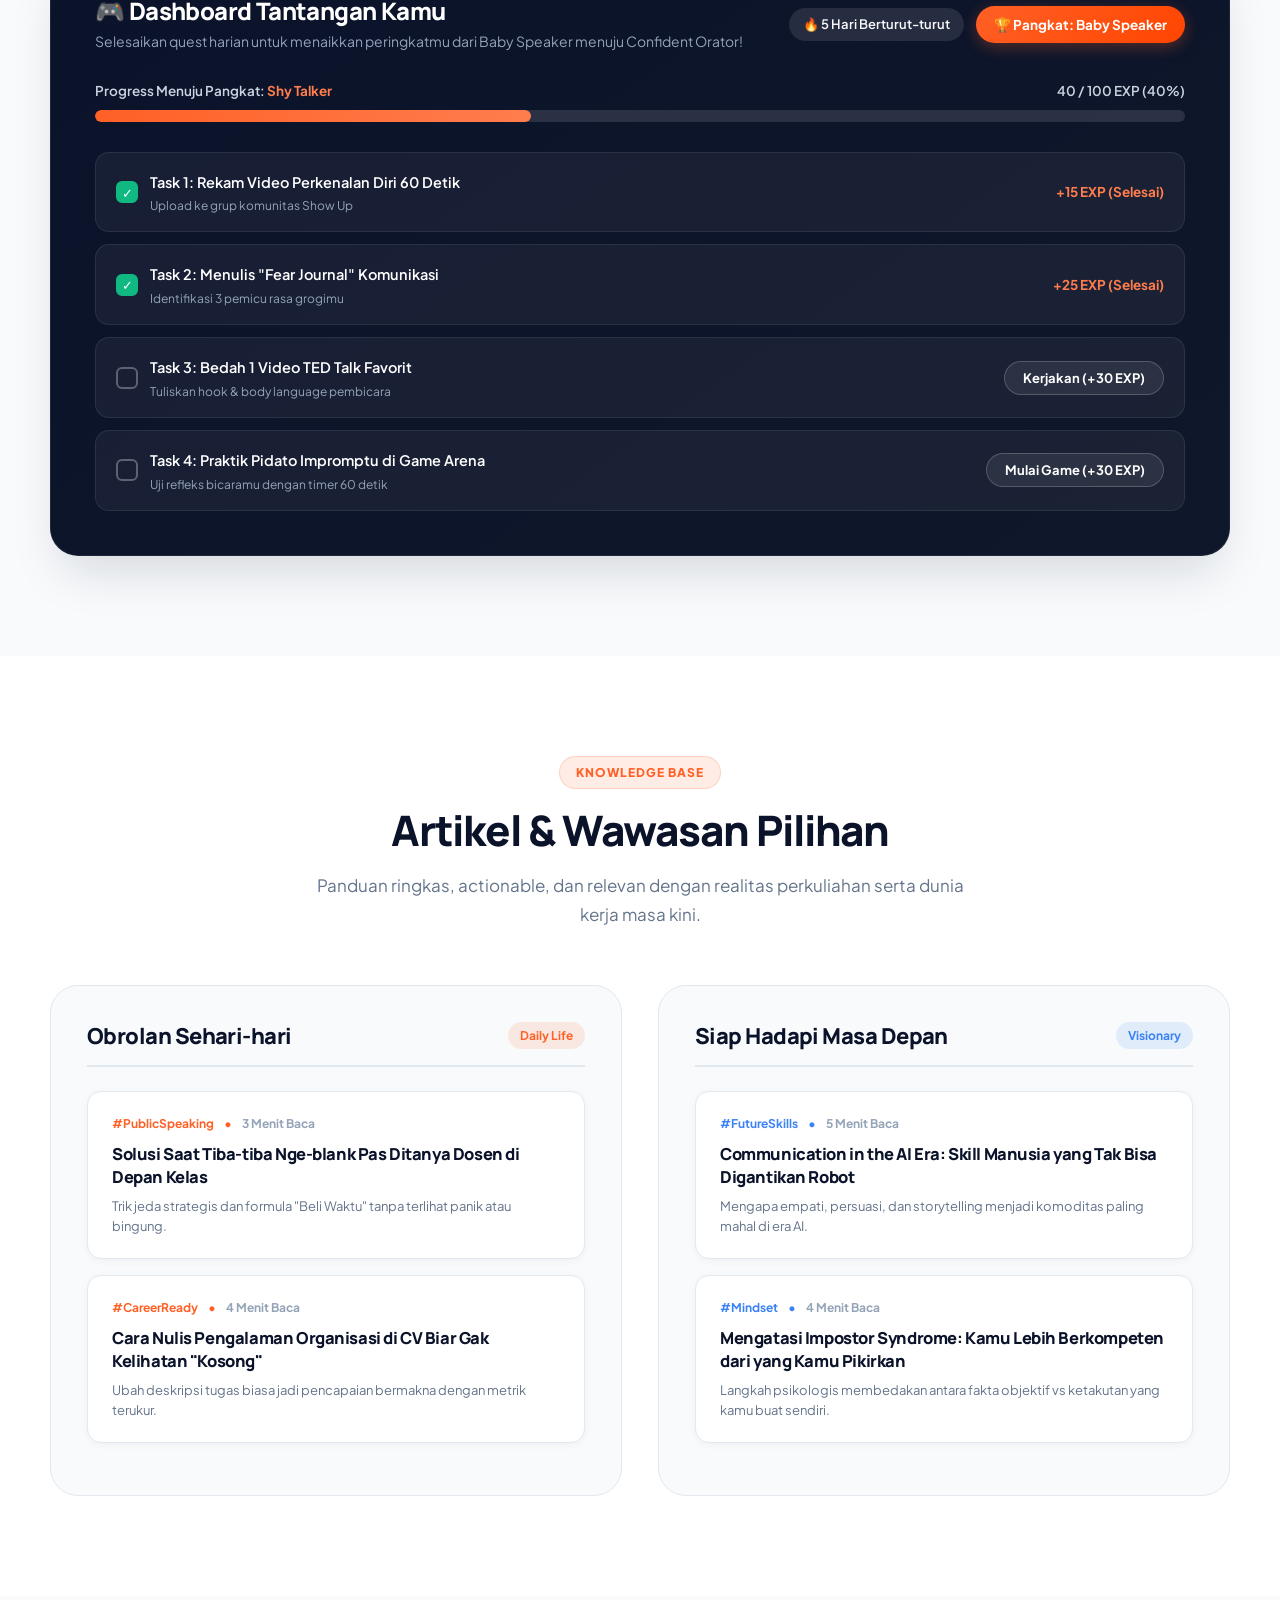
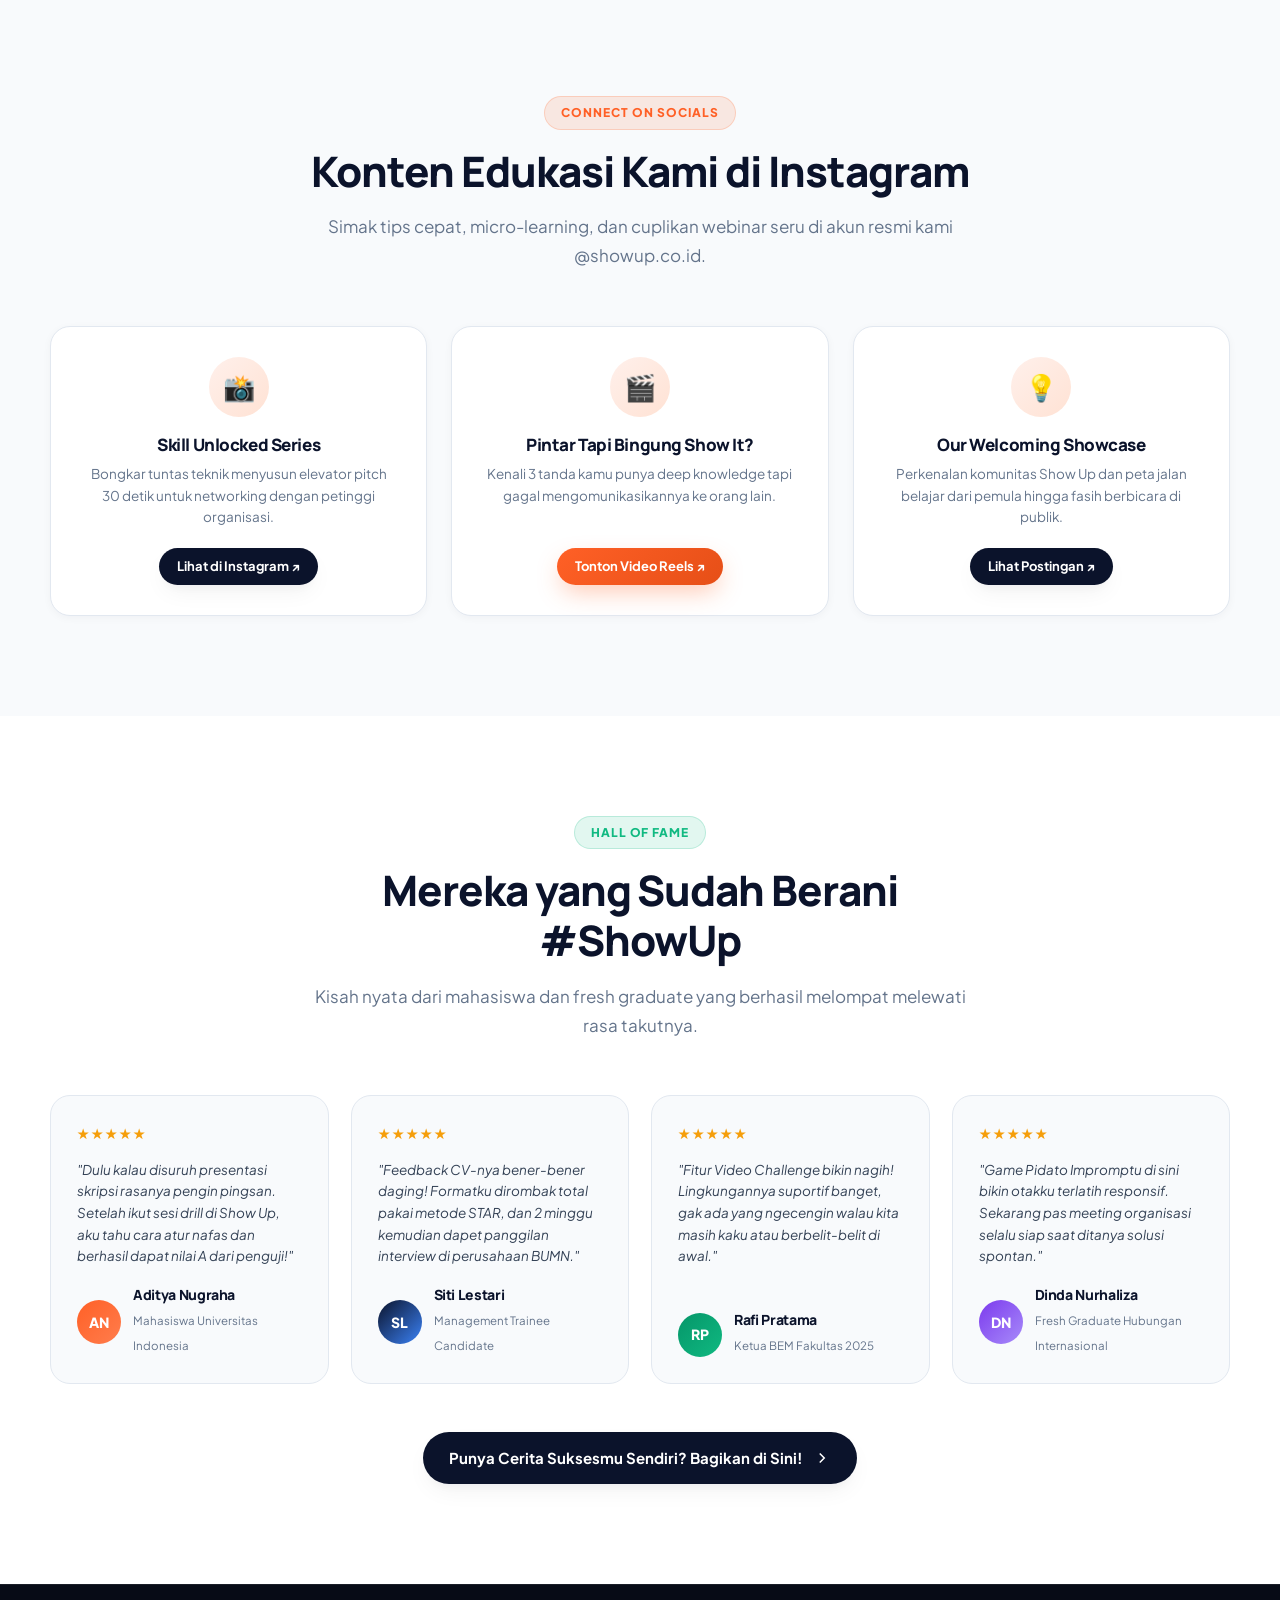
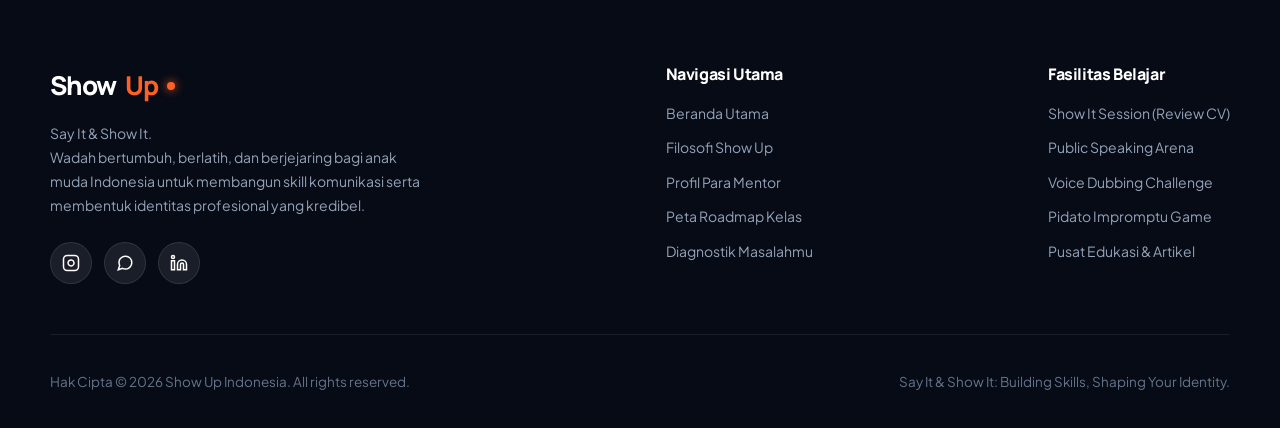
==== commit 486f86a8: "jawasada" ====
--- a/index.html
+++ b/index.html
@@ -245,7 +245,7 @@
    HEADER & NAVIGATION
    ========================================================================== */
 .nav-wrapper {
-  background: rgba(255, 255, 255, 0.88);
+  background: rgba(255, 255, 255, 0.94);
   backdrop-filter: blur(16px);
   -webkit-backdrop-filter: blur(16px);
   position: sticky;
@@ -256,27 +256,29 @@
 }
 
 .nav {
-  height: 82px;
+  height: 78px;
   display: flex;
   align-items: center;
   justify-content: space-between;
-  gap: 24px;
+  gap: 20px;
 }
 
 .brand {
-  display: flex;
+  display: inline-flex;
   align-items: center;
-  gap: 10px;
-  font-family: 'Manrope', sans-serif;
+  gap: 9px;
+  font-family: 'Manrope', 'Plus Jakarta Sans', sans-serif;
   font-weight: 800;
-  font-size: 24px;
+  font-size: 23px;
   color: var(--navy-900);
   letter-spacing: -0.04em;
+  text-decoration: none;
+  flex-shrink: 0;
 }
 
 .brand-dot {
-  width: 9px;
-  height: 9px;
+  width: 8px;
+  height: 8px;
   background: var(--orange-500);
   border-radius: 50%;
   display: inline-block;
@@ -289,16 +291,20 @@
 
 .navlinks {
   display: flex;
-  gap: 32px;
+  gap: 24px;
   align-items: center;
 }
 
 .navlinks a {
-  font-size: 14.5px;
+  font-family: 'Plus Jakarta Sans', sans-serif;
+  font-size: 14px;
   font-weight: 600;
   color: var(--navy-600);
   position: relative;
-  padding: 6px 0;
+  padding: 8px 0;
+  text-decoration: none;
+  transition: var(--transition);
+  white-space: nowrap;
 }
 
 .navlinks a::after {
@@ -307,7 +313,7 @@
   bottom: 0;
   left: 0;
   width: 0;
-  height: 2px;
+  height: 2.5px;
   background: var(--orange-500);
   border-radius: 2px;
   transition: width 0.25s ease;
@@ -317,19 +323,26 @@
   color: var(--navy-900);
 }
 
-.navlinks a:hover::after {
+.navlinks a:hover::after,
+.navlinks a.active::after {
   width: 100%;
+}
+
+.navlinks a.active {
+  color: var(--orange-500);
+  font-weight: 700;
 }
 
 .nav-right {
   display: flex;
   align-items: center;
-  gap: 14px;
+  gap: 12px;
+  flex-shrink: 0;
 }
 
 .icon-btn {
-  width: 40px;
-  height: 40px;
+  width: 38px;
+  height: 38px;
   border-radius: 50%;
   display: grid;
   place-items: center;
@@ -337,6 +350,7 @@
   background: var(--bg-slate);
   border: 1px solid var(--border-light);
   transition: var(--transition);
+  text-decoration: none;
 }
 
 .icon-btn:hover {
@@ -358,35 +372,38 @@
 
 .game-btn {
   background: linear-gradient(135deg, var(--orange-500), #FF4500);
-  color: #FFFFFF;
-  padding: 9px 18px;
+  color: #FFFFFF !important;
+  padding: 8px 16px;
   border-radius: var(--radius-full);
-  font-size: 13.5px;
+  font-size: 13px;
   font-weight: 700;
+  font-family: 'Plus Jakarta Sans', sans-serif;
   display: inline-flex;
   align-items: center;
-  gap: 8px;
+  gap: 7px;
   border: 0;
   cursor: pointer;
-  box-shadow: 0 4px 15px rgba(255, 96, 38, 0.3);
+  box-shadow: 0 4px 14px rgba(255, 96, 38, 0.3);
   transition: var(--transition);
+  text-decoration: none;
+  white-space: nowrap;
 }
 
 .game-btn:hover {
   transform: translateY(-2px);
-  box-shadow: 0 8px 22px rgba(255, 96, 38, 0.45);
+  box-shadow: 0 8px 20px rgba(255, 96, 38, 0.45);
 }
 
 .pulse-dot {
-  width: 8px;
-  height: 8px;
+  width: 7px;
+  height: 7px;
   background: #FFFFFF;
   border-radius: 50%;
   display: inline-block;
-  animation: pulse 1.6s infinite;
-}
-
-@keyframes pulse {
+  animation: pulse-glow 1.6s infinite;
+}
+
+@keyframes pulse-glow {
   0% { transform: scale(0.95); opacity: 1; }
   50% { transform: scale(1.4); opacity: 0.6; }
   100% { transform: scale(0.95); opacity: 1; }
@@ -1607,19 +1624,20 @@
    ========================================================================== */
 #mobile-menu {
   position: fixed;
-  top: 82px;
+  top: 78px;
   left: 0;
   width: 100%;
   background: #FFFFFF;
-  box-shadow: var(--shadow-lg);
+  box-shadow: var(--shadow-xl);
   border-bottom: 1px solid var(--border-light);
-  padding: 24px;
+  padding: 20px 24px;
   display: flex;
   flex-direction: column;
-  gap: 16px;
+  gap: 8px;
   z-index: 999;
   transform: translateY(-120%);
   transition: transform 0.3s ease;
+  box-sizing: border-box;
 }
 
 #mobile-menu.open {
@@ -1627,11 +1645,20 @@
 }
 
 #mobile-menu a {
-  font-size: 16px;
-  font-weight: 700;
+  font-family: 'Plus Jakarta Sans', sans-serif;
+  font-size: 15px;
+  font-weight: 600;
   color: var(--navy-900);
   padding: 10px 0;
   border-bottom: 1px solid var(--border-subtle);
+  transition: var(--transition);
+}
+
+#mobile-menu a:hover,
+#mobile-menu a.active {
+  color: var(--orange-500);
+  font-weight: 700;
+  padding-left: 6px;
 }
 
 /* ==========================================================================
@@ -1650,7 +1677,7 @@
   }
 }
 
-@media (max-width: 860px) {
+@media (max-width: 980px) {
   .navlinks {
     display: none;
   }
@@ -1733,20 +1760,20 @@
 
     <!-- Desktop Navigation Links -->
     <nav class="navlinks" aria-label="Main Navigation">
-      <a href="#home">Beranda</a>
-    <a href="#our-mentors">Mentor</a>
+      <a href="#home" class="active">Beranda</a>
+      <a href="#about">Tentang Kami</a>
+      <a href="#our-mentors">Mentor</a>
       <a href="rasyad.html">Cek Kelas</a>
       <a href="#show-it">Show It Session</a>
       <a href="#artikel">Artikel & Edukasi</a>
       <a href="#komunitas">Komunitas</a>
     </nav>
-  
 
     <!-- Nav Action Buttons -->
     <div class="nav-right">
       <!-- Instagram Link -->
       <a href="https://www.instagram.com/showup.co.id" target="_blank" rel="noopener noreferrer" class="icon-btn" title="Instagram @showup.co.id" aria-label="Instagram">
-        <svg width="20" height="20" viewBox="0 0 24 24" fill="none" stroke="currentColor" stroke-width="2" stroke-linecap="round" stroke-linejoin="round">
+        <svg width="19" height="19" viewBox="0 0 24 24" fill="none" stroke="currentColor" stroke-width="2" stroke-linecap="round" stroke-linejoin="round">
           <rect x="2" y="2" width="20" height="20" rx="5" ry="5"></rect>
           <path d="M16 11.37A4 4 0 1 1 12.63 8 4 4 0 0 1 16 11.37z"></path>
           <line x1="17.5" y1="6.5" x2="17.51" y2="6.5"></line>
@@ -1755,7 +1782,7 @@
 
       <!-- WhatsApp Direct Chat Link -->
       <a href="https://wa.me/6285881976076?text=Ready%20To%20Show%20Up!%20Saya%20siap%20unlock%20potensi%20diri%20dan%20%23ShowUp%20bersama.%20Mohon%20bantuannya%20untuk%20mulai%20bimbingan%20kelas%20ya!%20🚀" target="_blank" rel="noopener noreferrer" class="icon-btn wa-btn" title="Konsultasi WhatsApp" aria-label="WhatsApp">
-        <svg width="20" height="20" viewBox="0 0 24 24" fill="none" stroke="currentColor" stroke-width="2" stroke-linecap="round" stroke-linejoin="round">
+        <svg width="19" height="19" viewBox="0 0 24 24" fill="none" stroke="currentColor" stroke-width="2" stroke-linecap="round" stroke-linejoin="round">
           <path d="M21 11.5a8.38 8.38 0 0 1-.9 3.8 8.5 8.5 0 0 1-7.6 4.7 8.38 8.38 0 0 1-3.8-.9L3 21l1.9-5.7a8.38 8.38 0 0 1-.9-3.8 8.5 8.5 0 0 1 4.7-7.6 8.38 8.38 0 0 1 3.8-.9h.5a8.48 8.48 0 0 1 8 8v.5z"></path>
         </svg>
       </a>
@@ -1780,9 +1807,9 @@
 
 <!-- Mobile Navigation Menu -->
 <div id="mobile-menu">
-  <a href="#home" onclick="toggleMobileMenu()">Beranda</a>
+  <a href="#home" class="active" onclick="toggleMobileMenu()">Beranda</a>
   <a href="#about" onclick="toggleMobileMenu()">Tentang Kami</a>
-  <a href="#our-mentors" onclick="toggleMobileMenu()">Our Mentors</a>
+  <a href="#our-mentors" onclick="toggleMobileMenu()">Mentor</a>
   <a href="rasyad.html" onclick="toggleMobileMenu()">Cek Kelas</a>
   <a href="#show-it" onclick="toggleMobileMenu()">Show It Session</a>
   <a href="#artikel" onclick="toggleMobileMenu()">Artikel & Edukasi</a>
@@ -2542,19 +2569,45 @@
       </div>
     </a>
 
-    <!-- Game 3 -->
+  <!-- Game 3: Pidato Impromptu -->
     <a href="game-pidato.html" class="game-card-link">
       <div class="game-card-item" style="border-left: 3px solid #10B981;">
+        <div style="display: flex; justify-content: space-between; align-items: center;">
+          <span style="background: #10B981; color: white; font-size: 10px;">PERSUASIF</span>
+          <span style="color: #CBD5E1; font-size: 12px;">⭐ Mode 3</span>
+        </div>
+        <h4 style="margin: 0 0 6px 0; font-size: 16px; color: #FFFFFF;">📜 Pidato Impromptu</h4>
+        <p style="margin: 0; color: #94A3B8; font-size: 12.5px; line-height: 1.4;">Uji kecepatan menyusun naskah dan membawakannya secara lugas dalam 60 detik.</p>
+      </div>
+    </a>
+
+    <!-- Game 4: Classic Snake (DIPINDAHKAN KE SINI / SEBELUM CLOSING DIV) -->
+    <a href="game-snake.html" style="text-decoration: none !important; color: inherit !important; display: block; margin-top: 14px;">
+      <div style="background: rgba(255,255,255,0.05); border: 1px solid rgba(255,255,255,0.1); border-radius: 16px; padding: 18px; transition: all 0.2s; cursor: pointer;" onmouseover="this.style.background='rgba(168,85,247,0.15)'; this.style.borderColor='#a855f7';" onmouseout="this.style.background='rgba(255,255,255,0.05)'; this.style.borderColor='rgba(255,255,255,0.1)';">
         <div style="display: flex; justify-content: space-between; align-items: center; margin-bottom: 8px;">
-          <span style="background: #10B981; color: white; font-size: 10px; font-weight: 800; padding: 3px 8px; border-radius: 6px;">PERSUASIF</span>
-          <span style="color: #CBD5E1; font-size: 12px;">⭐ Mode 3</span>
-        </div>
-        <h4 style="margin: 0 0 6px 0; font-size: 16px; color: #FFFFFF;">📜 Pidato Impromptu</h4>
-        <p style="margin: 0; color: #94A3B8; font-size: 12.5px; line-height: 1.5;">Uji kecepatan menyusun naskah dan membawakannya secara lugas dalam 60 detik.</p>
+          <span style="background: #a855f7; color: white; font-size: 10px; font-weight: bold; padding: 3px 8px; border-radius: 10px;">CASUAL</span>
+          <span style="color: #cbd5e1; font-size: 12px;">⭐ Mode 4</span>
+        </div>
+        <h3 style="margin: 0 0 6px 0; font-size: 16px; color: #ffffff;">🐍 Classic Snake</h3>
+        <p style="margin: 0; color: #94a3b8; font-size: 12px; line-height: 1.4;">Uji refleks dan fokusmu dengan game ular klasik mengumpulkan apel.</p>
       </div>
     </a>
-  </div>
-</div>
+
+    <!-- Game 5: Typing Space Shooter -->
+    <a href="game-typing.html" style="text-decoration: none !important; color: inherit !important; display: block; margin-top: 14px;">
+      <div style="background: rgba(255,255,255,0.05); border: 1px solid rgba(255,255,255,0.1); border-radius: 16px; padding: 18px; transition: all 0.2s; cursor: pointer;" onmouseover="this.style.background='rgba(234,179,8,0.15)'; this.style.borderColor='#eab308';" onmouseout="this.style.background='rgba(255,255,255,0.05)'; this.style.borderColor='rgba(255,255,255,0.1)';">
+        <div style="display: flex; justify-content: space-between; align-items: center; margin-bottom: 8px;">
+          <span style="background: #eab308; color: #0f172a; font-size: 10px; font-weight: bold; padding: 3px 8px; border-radius: 10px;">FOKUS & KETIK</span>
+          <span style="color: #cbd5e1; font-size: 12px;">⭐ Mode 5</span>
+        </div>
+        <h3 style="margin: 0 0 6px 0; font-size: 16px; color: #ffffff;">🚀 Typing Defender</h3>
+        <p style="margin: 0; color: #94a3b8; font-size: 12px; line-height: 1.4;">Hancurkan rintangan bicaramu dengan mengetik kunci-kunci public speaking!</p>
+      </div>
+    </a>
+  </div> <!-- Tag penutup ini baru ditaruh DI BAWAH Game 4 -->
+</div>   <!-- Tag penutup ini juga di bawah -->
+
+
 
 <!-- Backdrop Gelap -->
 <div id="game-backdrop" onclick="toggleGameMenu()"></div>
